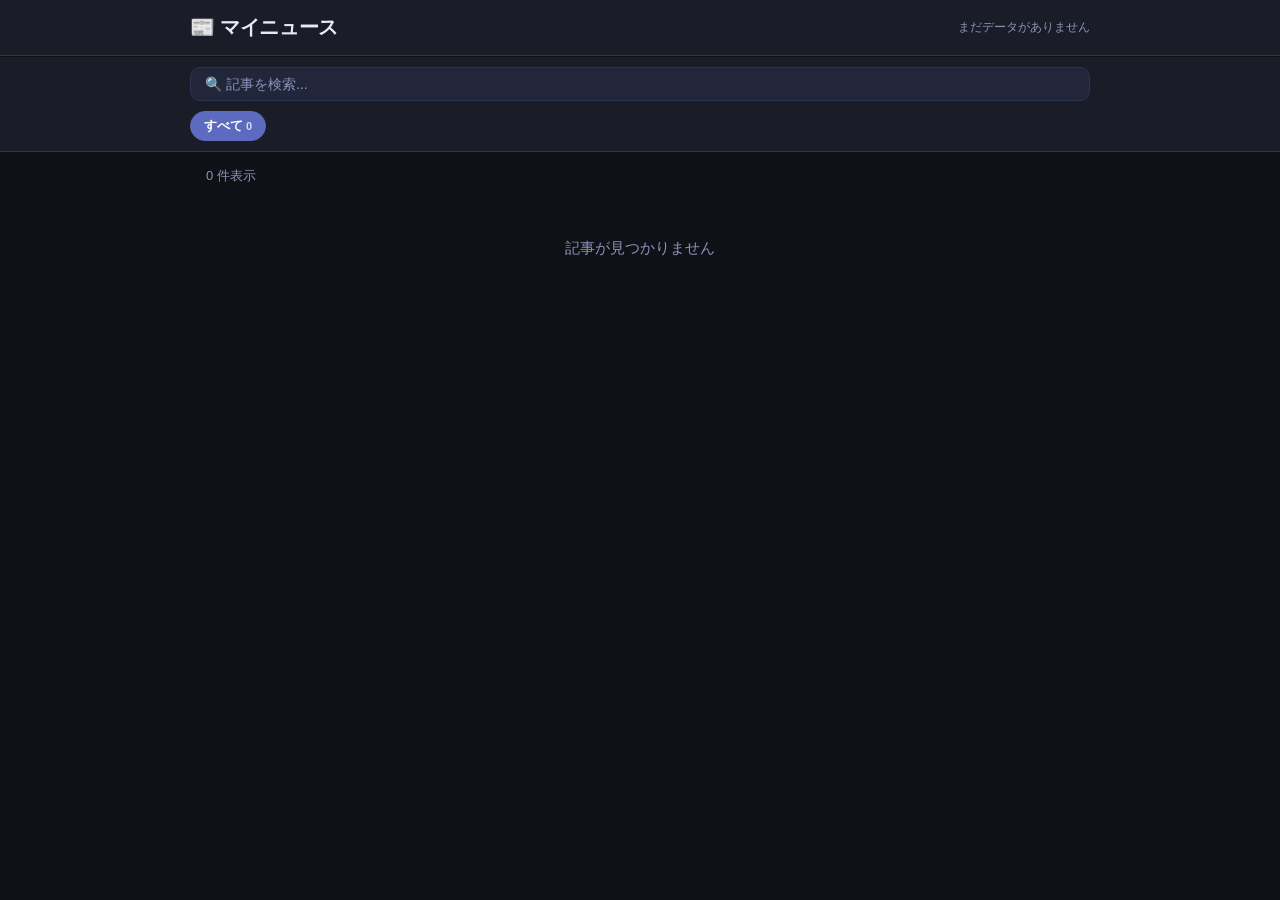
==== docs/index.html @ 9a3cbd59 "個人情報収集システムを追加 - keywords.yaml: カテゴリ・キーワード設定（Apple/日本酒/札幌/キャンプ/投資/音楽AI/住宅） - news_collector.py: Googl" ====
<!DOCTYPE html>
<html lang="ja">
<head>
  <meta charset="UTF-8">
  <meta name="viewport" content="width=device-width, initial-scale=1.0">
  <title>マイニュース</title>
  <style>
    :root {
      --bg: #0f1117;
      --surface: #1a1d27;
      --surface2: #22263a;
      --border: #2e3250;
      --text: #e8eaf6;
      --text-muted: #8b92b8;
      --accent: #5c6bc0;
      --accent-light: #7986cb;
      --new-badge: #1b5e20;
      --new-text: #a5d6a7;
      --radius: 10px;
      --shadow: 0 2px 12px rgba(0,0,0,0.4);
    }
    * { box-sizing: border-box; margin: 0; padding: 0; }
    body {
      background: var(--bg);
      color: var(--text);
      font-family: -apple-system, BlinkMacSystemFont, "Segoe UI", sans-serif;
      font-size: 15px;
      min-height: 100vh;
    }

    /* ── Header ── */
    header {
      background: var(--surface);
      border-bottom: 1px solid var(--border);
      padding: 14px 16px;
      position: sticky;
      top: 0;
      z-index: 10;
    }
    .header-row {
      display: flex;
      align-items: center;
      justify-content: space-between;
      max-width: 900px;
      margin: 0 auto;
    }
    header h1 { font-size: 20px; font-weight: 700; letter-spacing: -0.3px; }
    .meta { font-size: 12px; color: var(--text-muted); text-align: right; }

    /* ── Controls ── */
    .controls {
      background: var(--surface);
      border-bottom: 1px solid var(--border);
      padding: 10px 16px;
      position: sticky;
      top: 57px;
      z-index: 9;
    }
    .controls-inner {
      max-width: 900px;
      margin: 0 auto;
      display: flex;
      flex-direction: column;
      gap: 10px;
    }
    #search {
      width: 100%;
      background: var(--surface2);
      border: 1px solid var(--border);
      border-radius: var(--radius);
      color: var(--text);
      font-size: 14px;
      padding: 8px 14px;
      outline: none;
      transition: border-color 0.15s;
    }
    #search:focus { border-color: var(--accent-light); }
    #search::placeholder { color: var(--text-muted); }

    .tabs {
      display: flex;
      gap: 6px;
      flex-wrap: wrap;
    }
    .tab {
      background: var(--surface2);
      border: 1px solid var(--border);
      border-radius: 20px;
      color: var(--text-muted);
      cursor: pointer;
      font-size: 13px;
      padding: 5px 13px;
      transition: all 0.15s;
      white-space: nowrap;
    }
    .tab:hover { border-color: var(--accent-light); color: var(--text); }
    .tab.active {
      background: var(--accent);
      border-color: var(--accent);
      color: #fff;
      font-weight: 600;
    }
    .tab .count {
      opacity: 0.75;
      font-size: 11px;
      margin-left: 3px;
    }

    /* ── Article Grid ── */
    main {
      max-width: 900px;
      margin: 0 auto;
      padding: 16px;
    }
    #stats {
      color: var(--text-muted);
      font-size: 13px;
      margin-bottom: 14px;
    }
    #grid {
      display: grid;
      grid-template-columns: repeat(auto-fill, minmax(280px, 1fr));
      gap: 12px;
    }
    @media (max-width: 600px) {
      #grid { grid-template-columns: 1fr; }
    }

    /* ── Article Card ── */
    .card {
      background: var(--surface);
      border: 1px solid var(--border);
      border-radius: var(--radius);
      box-shadow: var(--shadow);
      display: flex;
      flex-direction: column;
      gap: 8px;
      padding: 14px;
      text-decoration: none;
      transition: border-color 0.15s, transform 0.1s;
    }
    .card:hover {
      border-color: var(--accent-light);
      transform: translateY(-2px);
    }
    .card-top {
      display: flex;
      align-items: flex-start;
      gap: 8px;
    }
    .cat-badge {
      background: var(--surface2);
      border-radius: 6px;
      font-size: 12px;
      padding: 3px 7px;
      white-space: nowrap;
      flex-shrink: 0;
    }
    .new-badge {
      background: var(--new-badge);
      border-radius: 6px;
      color: var(--new-text);
      font-size: 11px;
      font-weight: 700;
      padding: 3px 7px;
      flex-shrink: 0;
    }
    .card-title {
      color: var(--text);
      font-size: 14px;
      font-weight: 600;
      line-height: 1.45;
    }
    .card-summary {
      color: var(--text-muted);
      font-size: 12px;
      line-height: 1.5;
    }
    .card-footer {
      display: flex;
      align-items: center;
      gap: 8px;
      margin-top: 2px;
    }
    .card-source {
      color: var(--accent-light);
      font-size: 12px;
      font-weight: 500;
      overflow: hidden;
      text-overflow: ellipsis;
      white-space: nowrap;
    }
    .card-date {
      color: var(--text-muted);
      font-size: 11px;
      margin-left: auto;
      white-space: nowrap;
    }

    /* ── Empty / Loading ── */
    .empty {
      color: var(--text-muted);
      grid-column: 1/-1;
      padding: 40px 0;
      text-align: center;
    }
    .spinner {
      animation: spin 0.8s linear infinite;
      border: 3px solid var(--border);
      border-top-color: var(--accent-light);
      border-radius: 50%;
      height: 36px;
      margin: 40px auto;
      width: 36px;
    }
    @keyframes spin { to { transform: rotate(360deg); } }
  </style>
</head>
<body>

<header>
  <div class="header-row">
    <h1>📰 マイニュース</h1>
    <div class="meta" id="meta">読み込み中...</div>
  </div>
</header>

<div class="controls">
  <div class="controls-inner">
    <input type="search" id="search" placeholder="🔍 記事を検索...">
    <div class="tabs" id="tabs"></div>
  </div>
</div>

<main>
  <div id="stats"></div>
  <div id="grid"><div class="spinner"></div></div>
</main>

<script>
  const DATA_URL = "./data/articles.json";
  const NEW_HOURS = 24;

  let allArticles = [];
  let activeCategory = "all";
  let searchQuery = "";

  function formatDate(iso) {
    if (!iso) return "";
    const d = new Date(iso);
    const now = new Date();
    const diffH = (now - d) / 3600000;
    if (diffH < 1) return "1時間以内";
    if (diffH < 24) return `${Math.floor(diffH)}時間前`;
    const diffD = Math.floor(diffH / 24);
    if (diffD < 7) return `${diffD}日前`;
    return d.toLocaleDateString("ja-JP", { month: "short", day: "numeric" });
  }

  function isNew(article) {
    if (!article.first_seen) return false;
    return (new Date() - new Date(article.first_seen)) / 3600000 < NEW_HOURS;
  }

  function buildTabs(articles) {
    const counts = { all: articles.length };
    const labels = {};
    for (const a of articles) {
      counts[a.category] = (counts[a.category] || 0) + 1;
      labels[a.category] = a.category_label;
    }
    const tabsEl = document.getElementById("tabs");
    tabsEl.innerHTML = "";

    const makeTab = (key, label) => {
      const btn = document.createElement("button");
      btn.className = "tab" + (key === activeCategory ? " active" : "");
      btn.dataset.cat = key;
      btn.innerHTML = `${label}<span class="count">${counts[key] || 0}</span>`;
      btn.addEventListener("click", () => {
        activeCategory = key;
        document.querySelectorAll(".tab").forEach(t =>
          t.classList.toggle("active", t.dataset.cat === key)
        );
        render();
      });
      tabsEl.appendChild(btn);
    };

    makeTab("all", "すべて");
    for (const [cat, label] of Object.entries(labels)) {
      if (counts[cat]) makeTab(cat, label);
    }
  }

  function render() {
    const q = searchQuery.toLowerCase();
    const filtered = allArticles.filter(a => {
      if (activeCategory !== "all" && a.category !== activeCategory) return false;
      if (q) {
        const hay = `${a.title} ${a.source} ${a.summary} ${a.category_label}`.toLowerCase();
        if (!hay.includes(q)) return false;
      }
      return true;
    });

    const statsEl = document.getElementById("stats");
    statsEl.textContent = `${filtered.length} 件表示`;

    const grid = document.getElementById("grid");
    if (!filtered.length) {
      grid.innerHTML = '<div class="empty">記事が見つかりません</div>';
      return;
    }

    grid.innerHTML = filtered.map(a => `
      <a class="card" href="${a.url}" target="_blank" rel="noopener">
        <div class="card-top">
          <span class="cat-badge">${a.category_label}</span>
          ${isNew(a) ? '<span class="new-badge">NEW</span>' : ""}
        </div>
        <div class="card-title">${a.title}</div>
        ${a.summary ? `<div class="card-summary">${a.summary}</div>` : ""}
        <div class="card-footer">
          <span class="card-source">${a.source}</span>
          <span class="card-date">${formatDate(a.published)}</span>
        </div>
      </a>
    `).join("");
  }

  async function load() {
    try {
      const res = await fetch(DATA_URL + "?t=" + Date.now());
      const data = await res.json();
      allArticles = data.articles || [];

      const metaEl = document.getElementById("meta");
      if (data.last_updated) {
        const d = new Date(data.last_updated);
        metaEl.innerHTML =
          `更新: ${d.toLocaleString("ja-JP", { month: "short", day: "numeric", hour: "2-digit", minute: "2-digit" })}<br>` +
          `今回 +${data.last_run_new_count || 0}件 / 計${data.total_articles || 0}件`;
      } else {
        metaEl.textContent = "まだデータがありません";
      }

      buildTabs(allArticles);
      render();
    } catch (e) {
      document.getElementById("grid").innerHTML =
        '<div class="empty">データの読み込みに失敗しました<br><small>' + e.message + '</small></div>';
    }
  }

  document.getElementById("search").addEventListener("input", e => {
    searchQuery = e.target.value;
    render();
  });

  load();
</script>
</body>
</html>
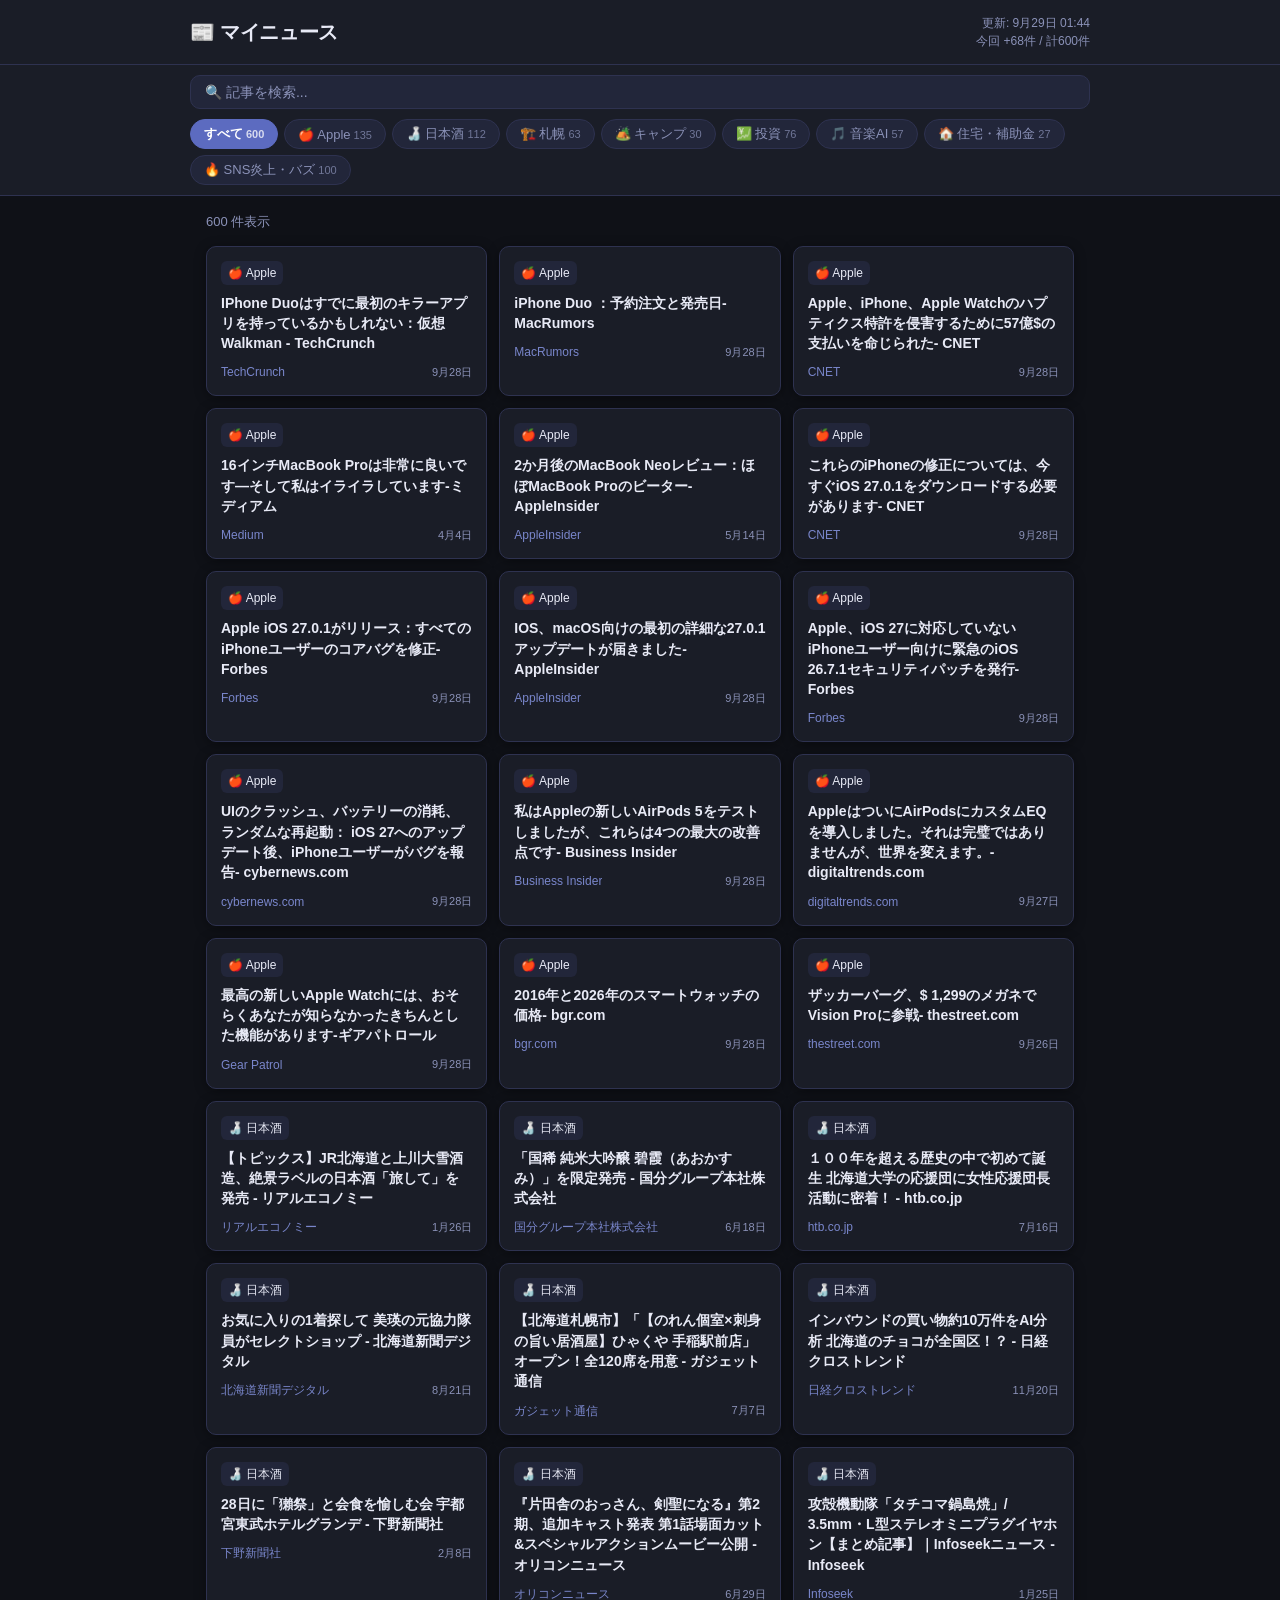
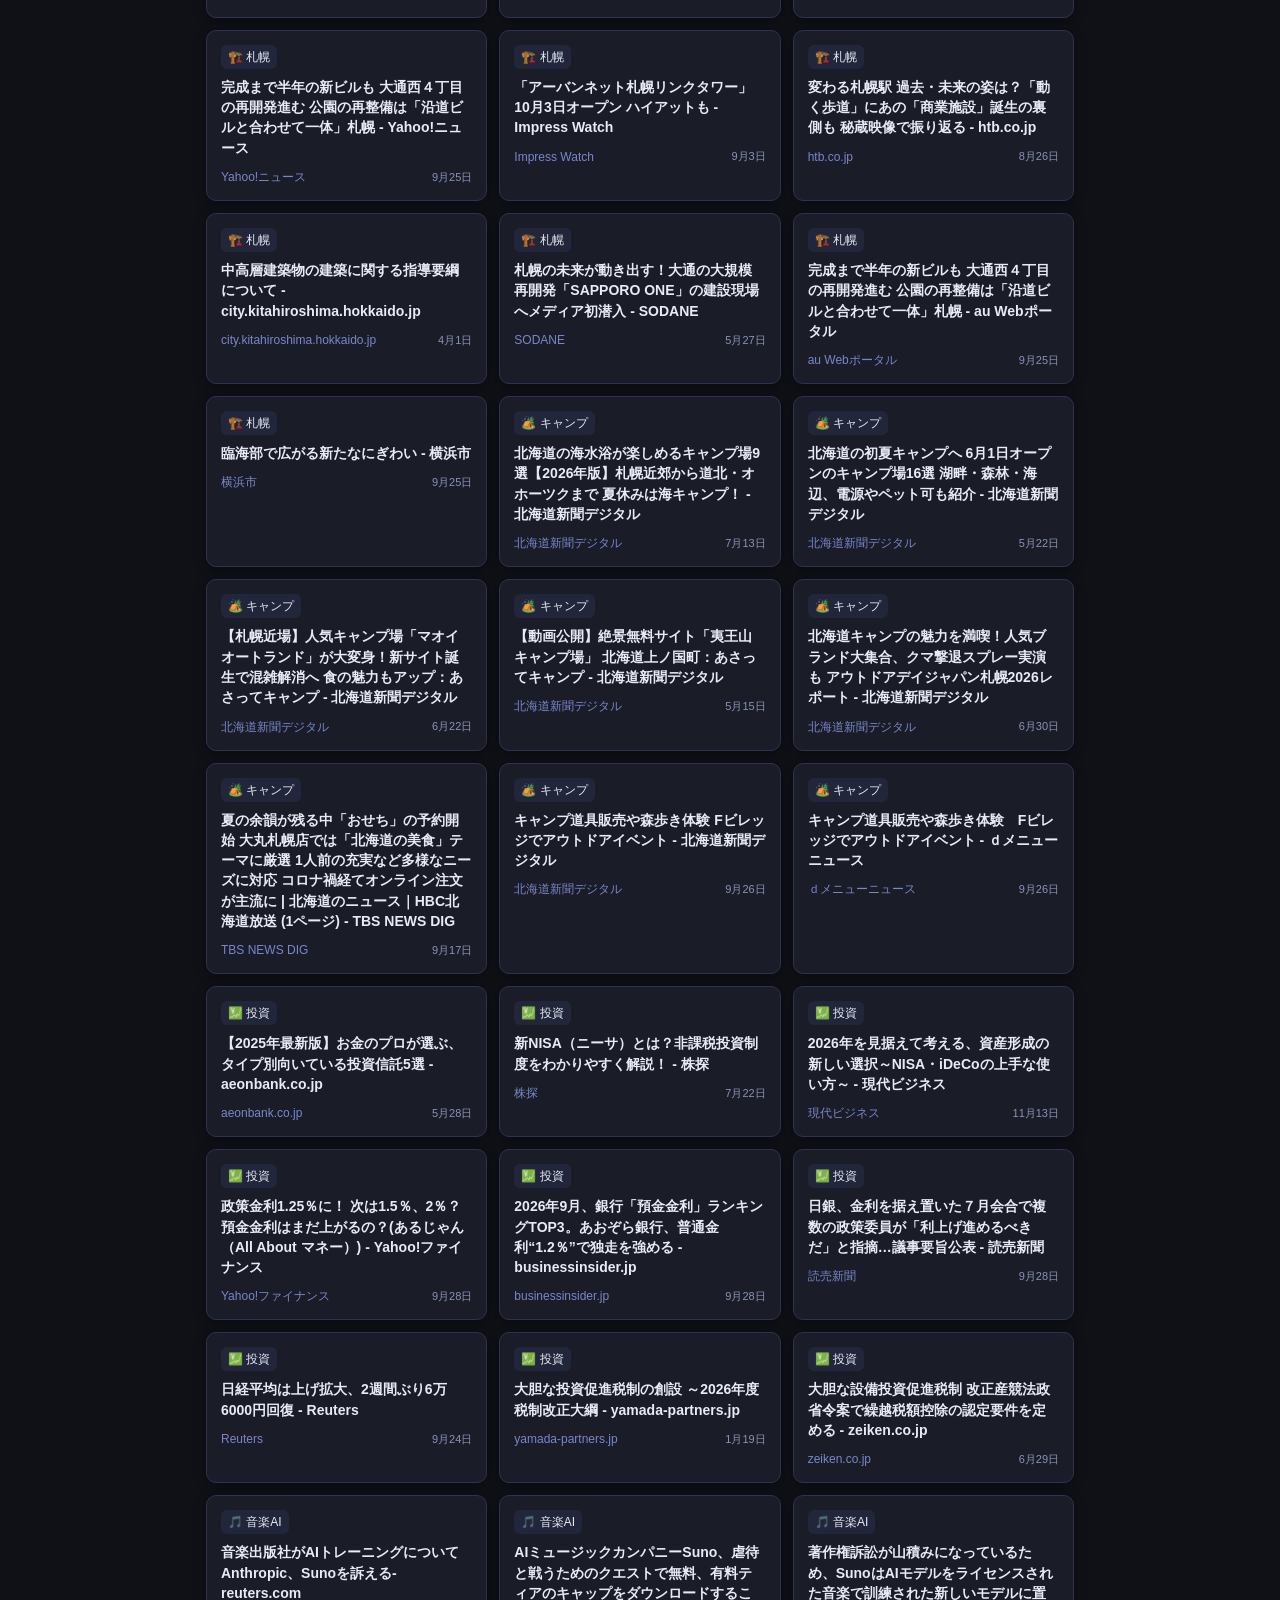
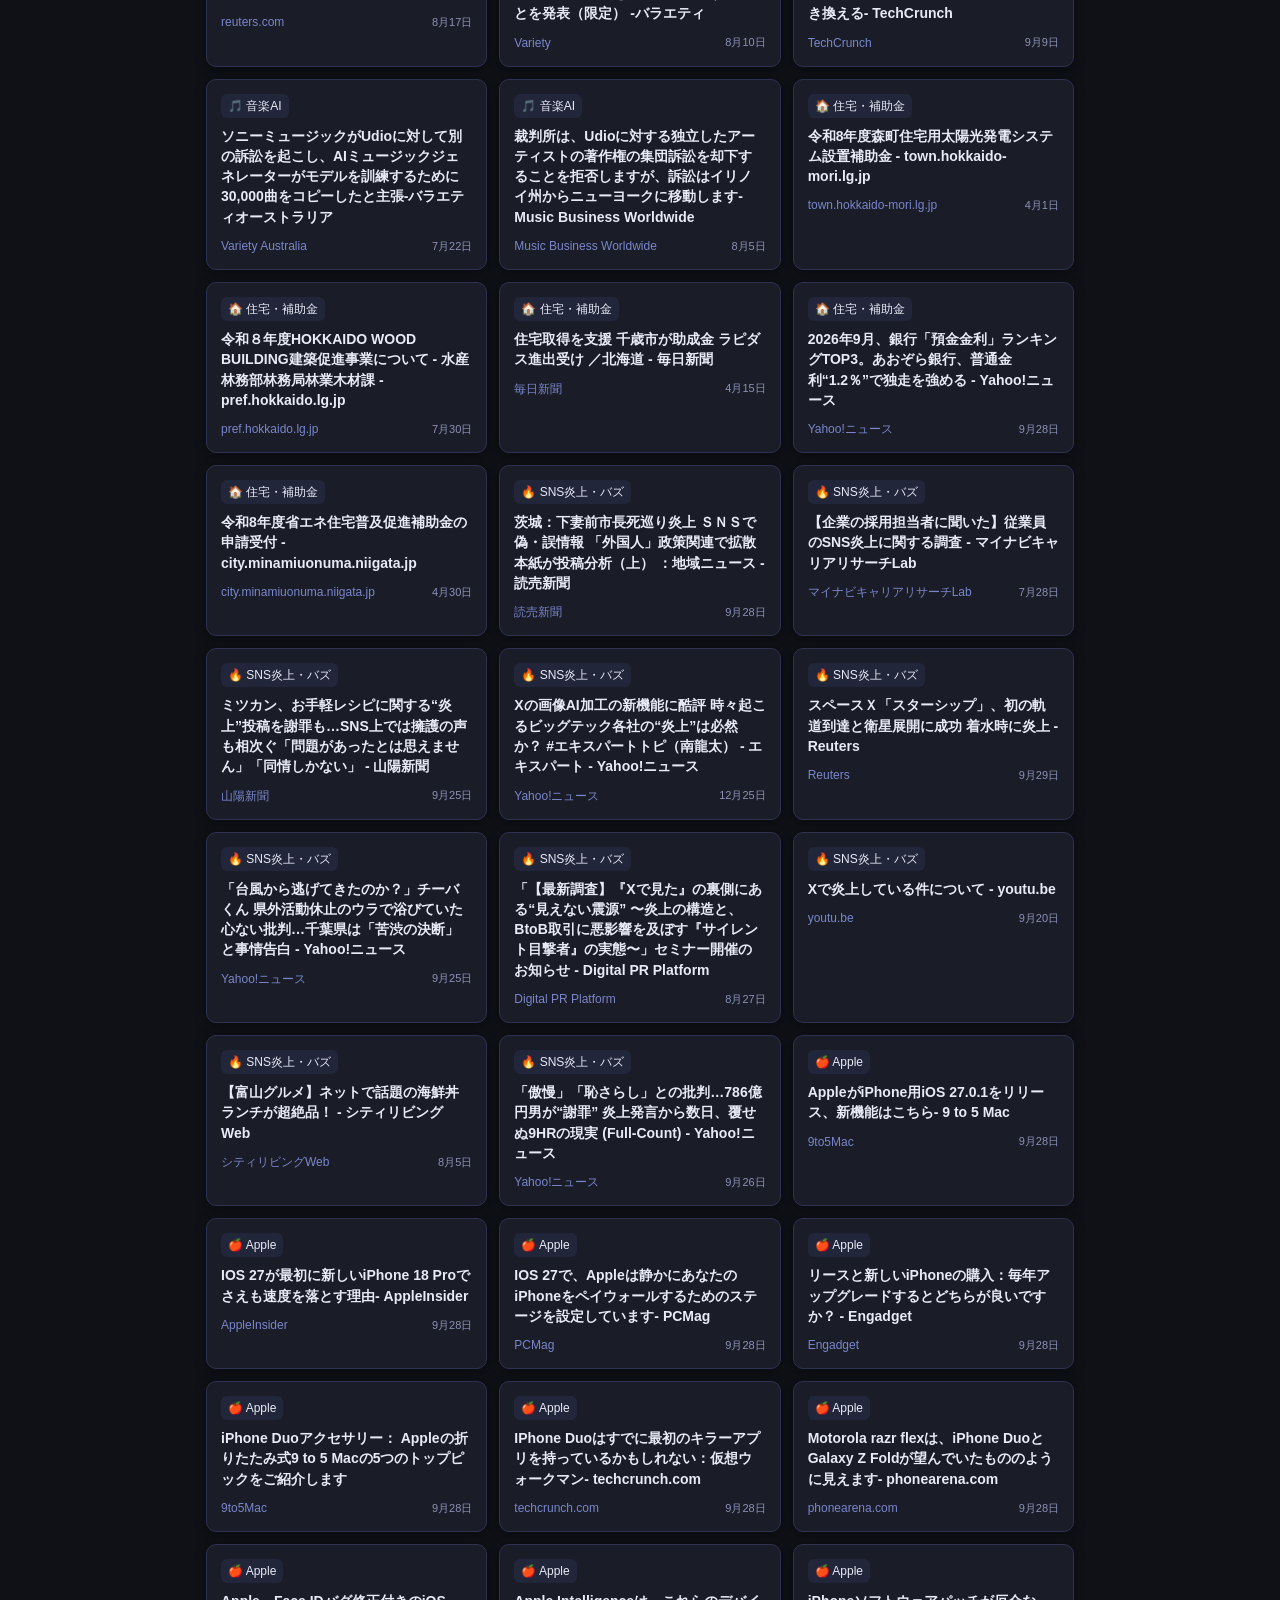
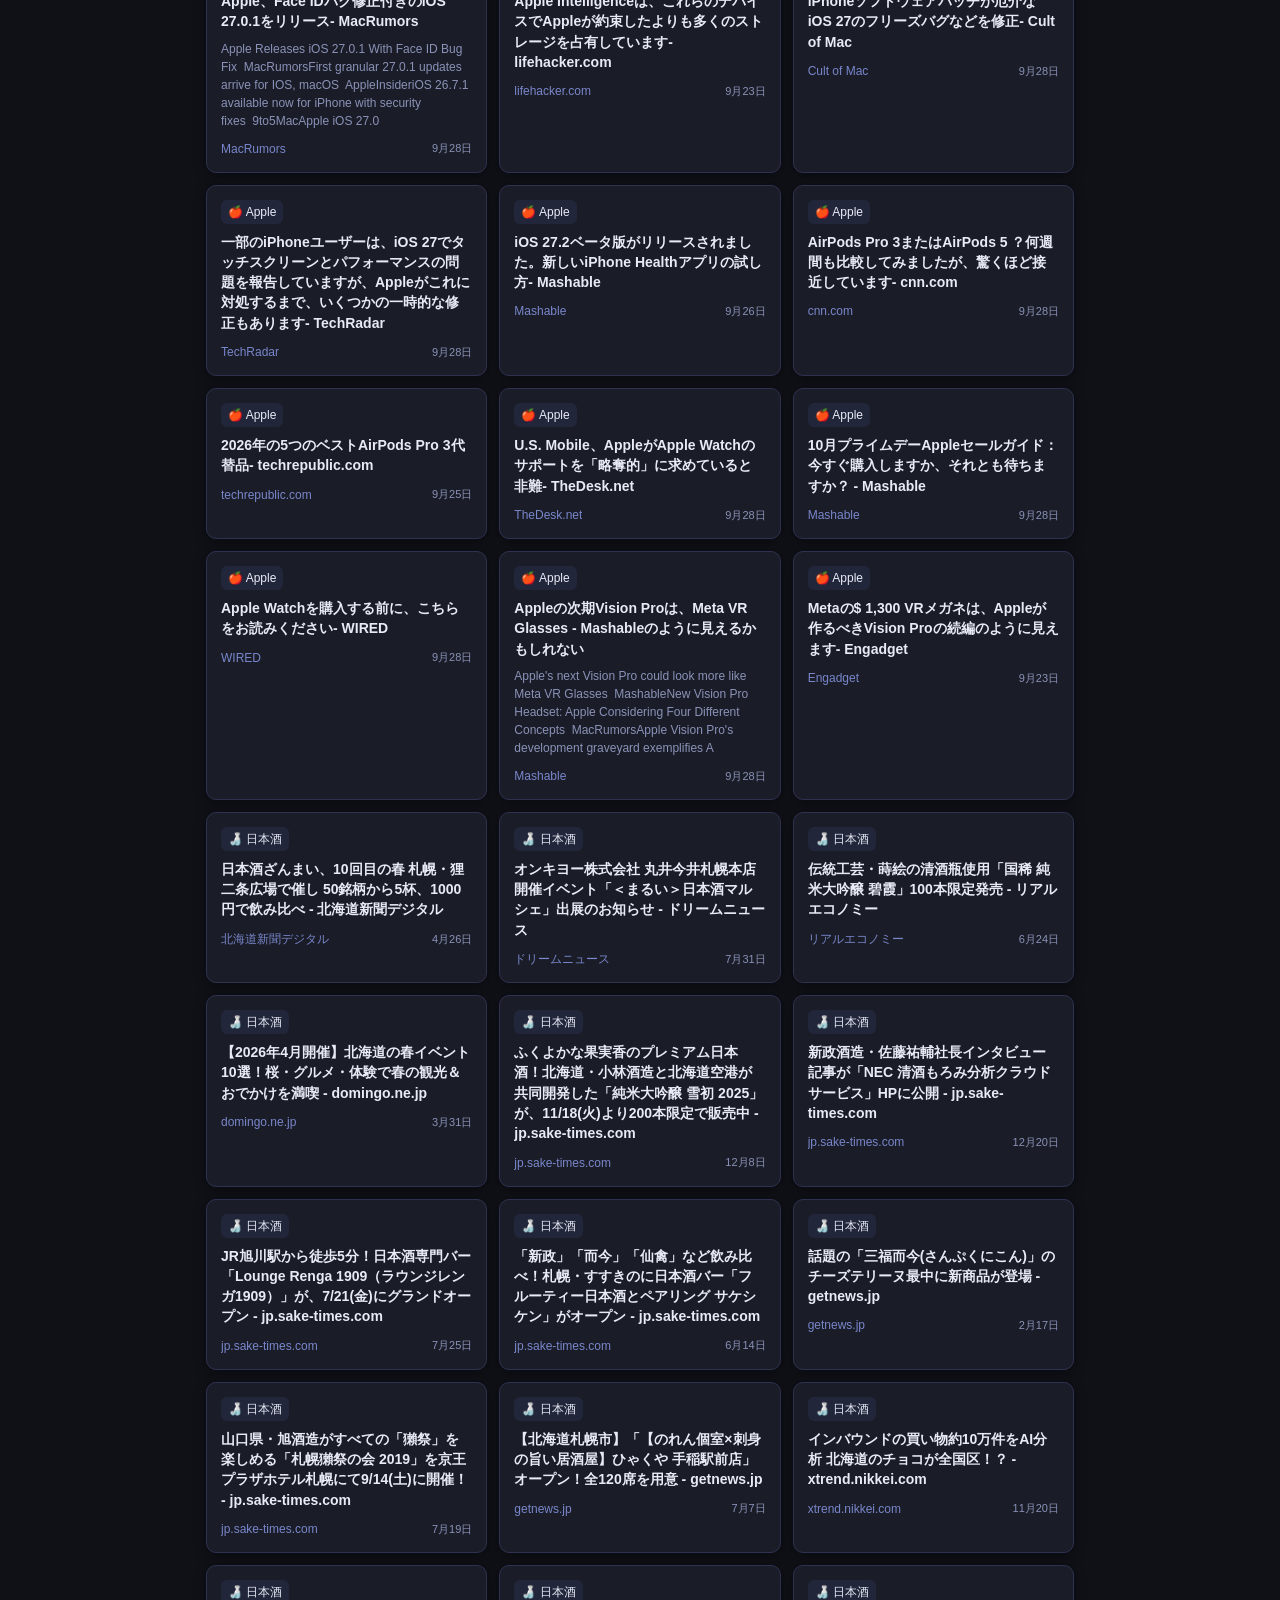
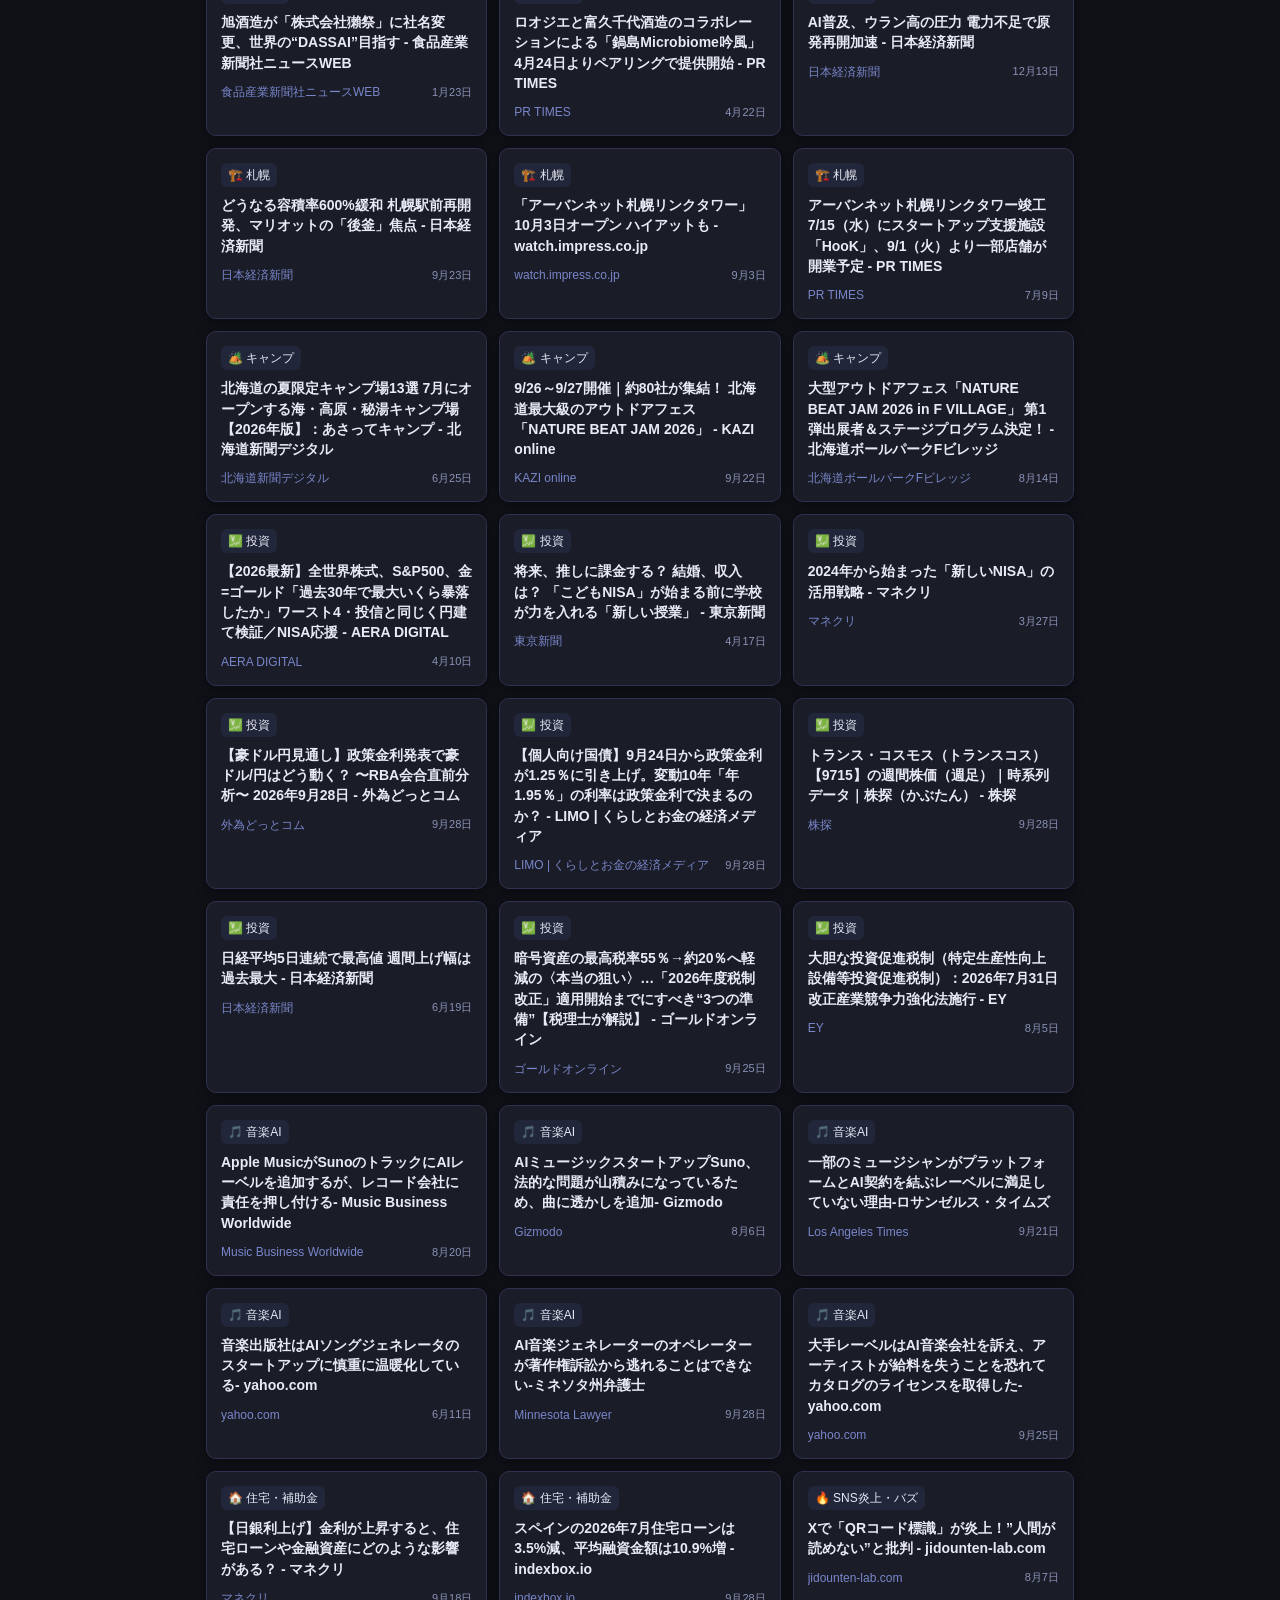
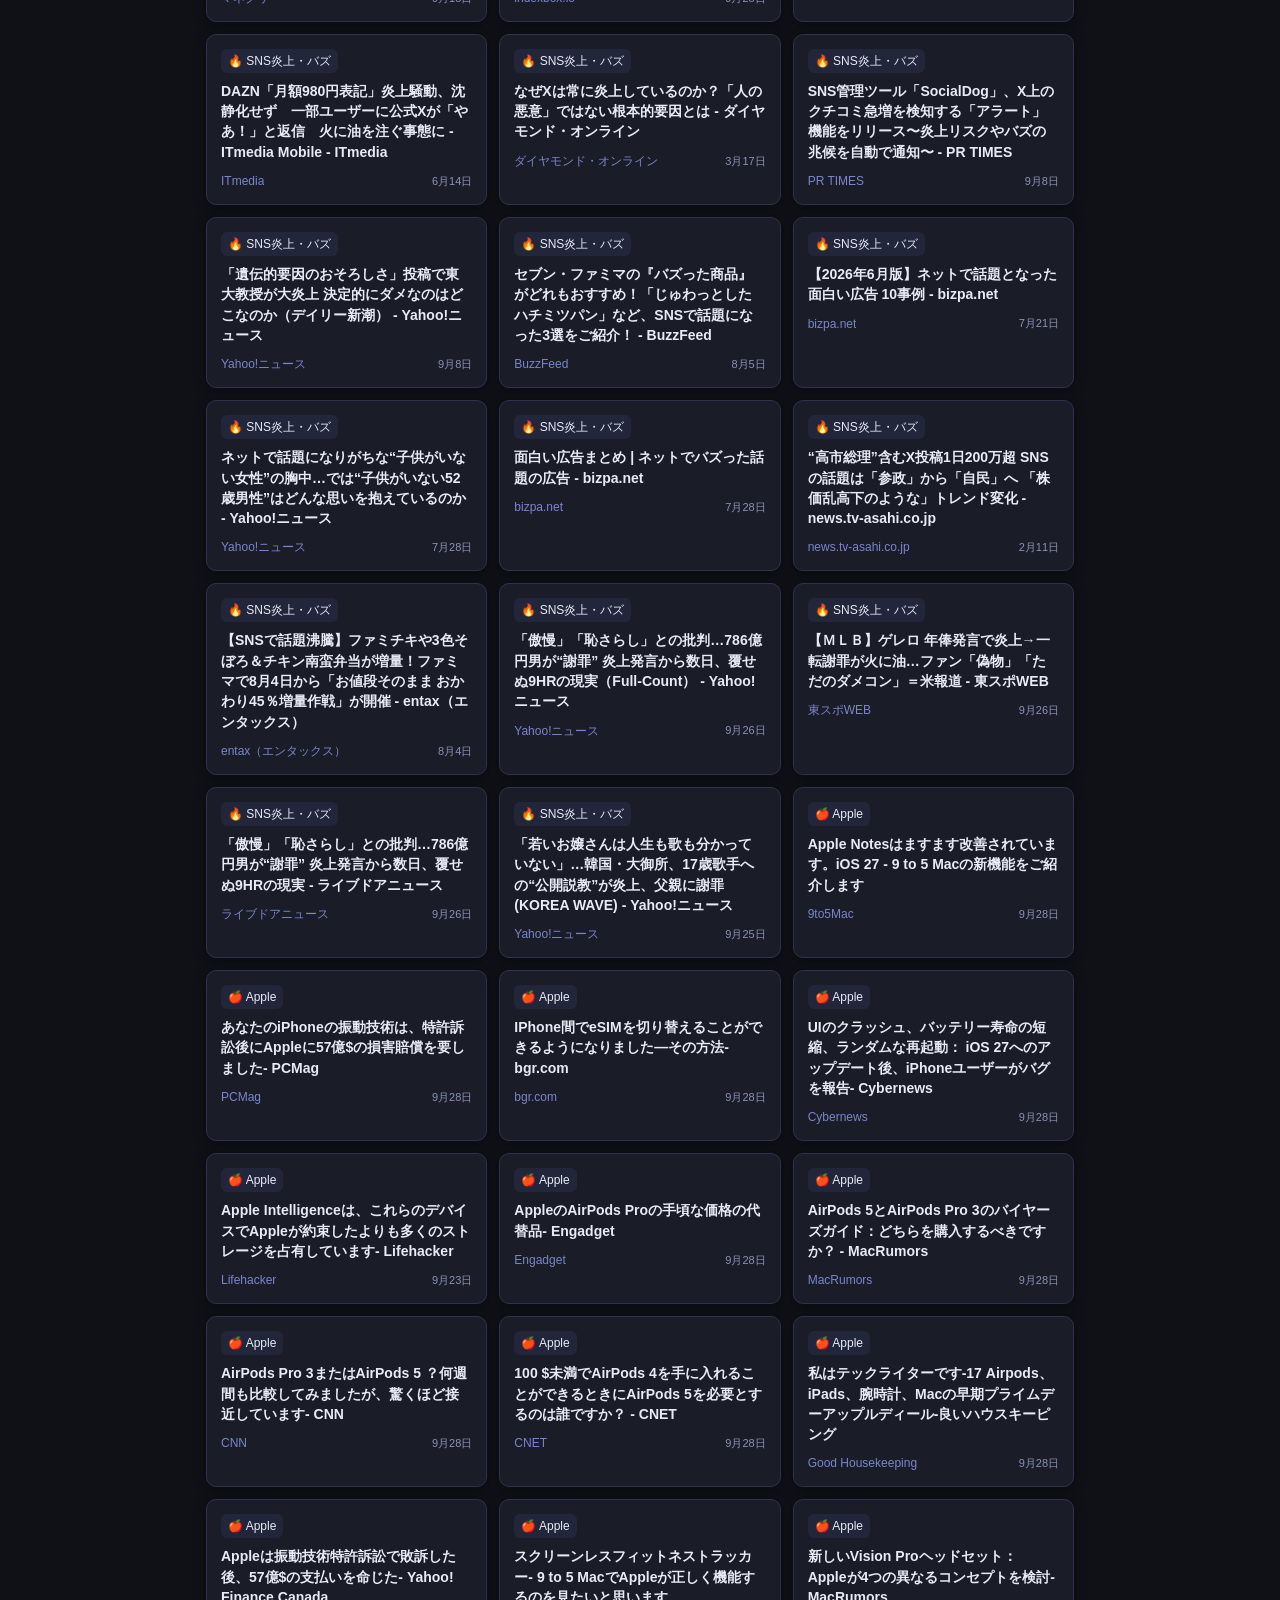
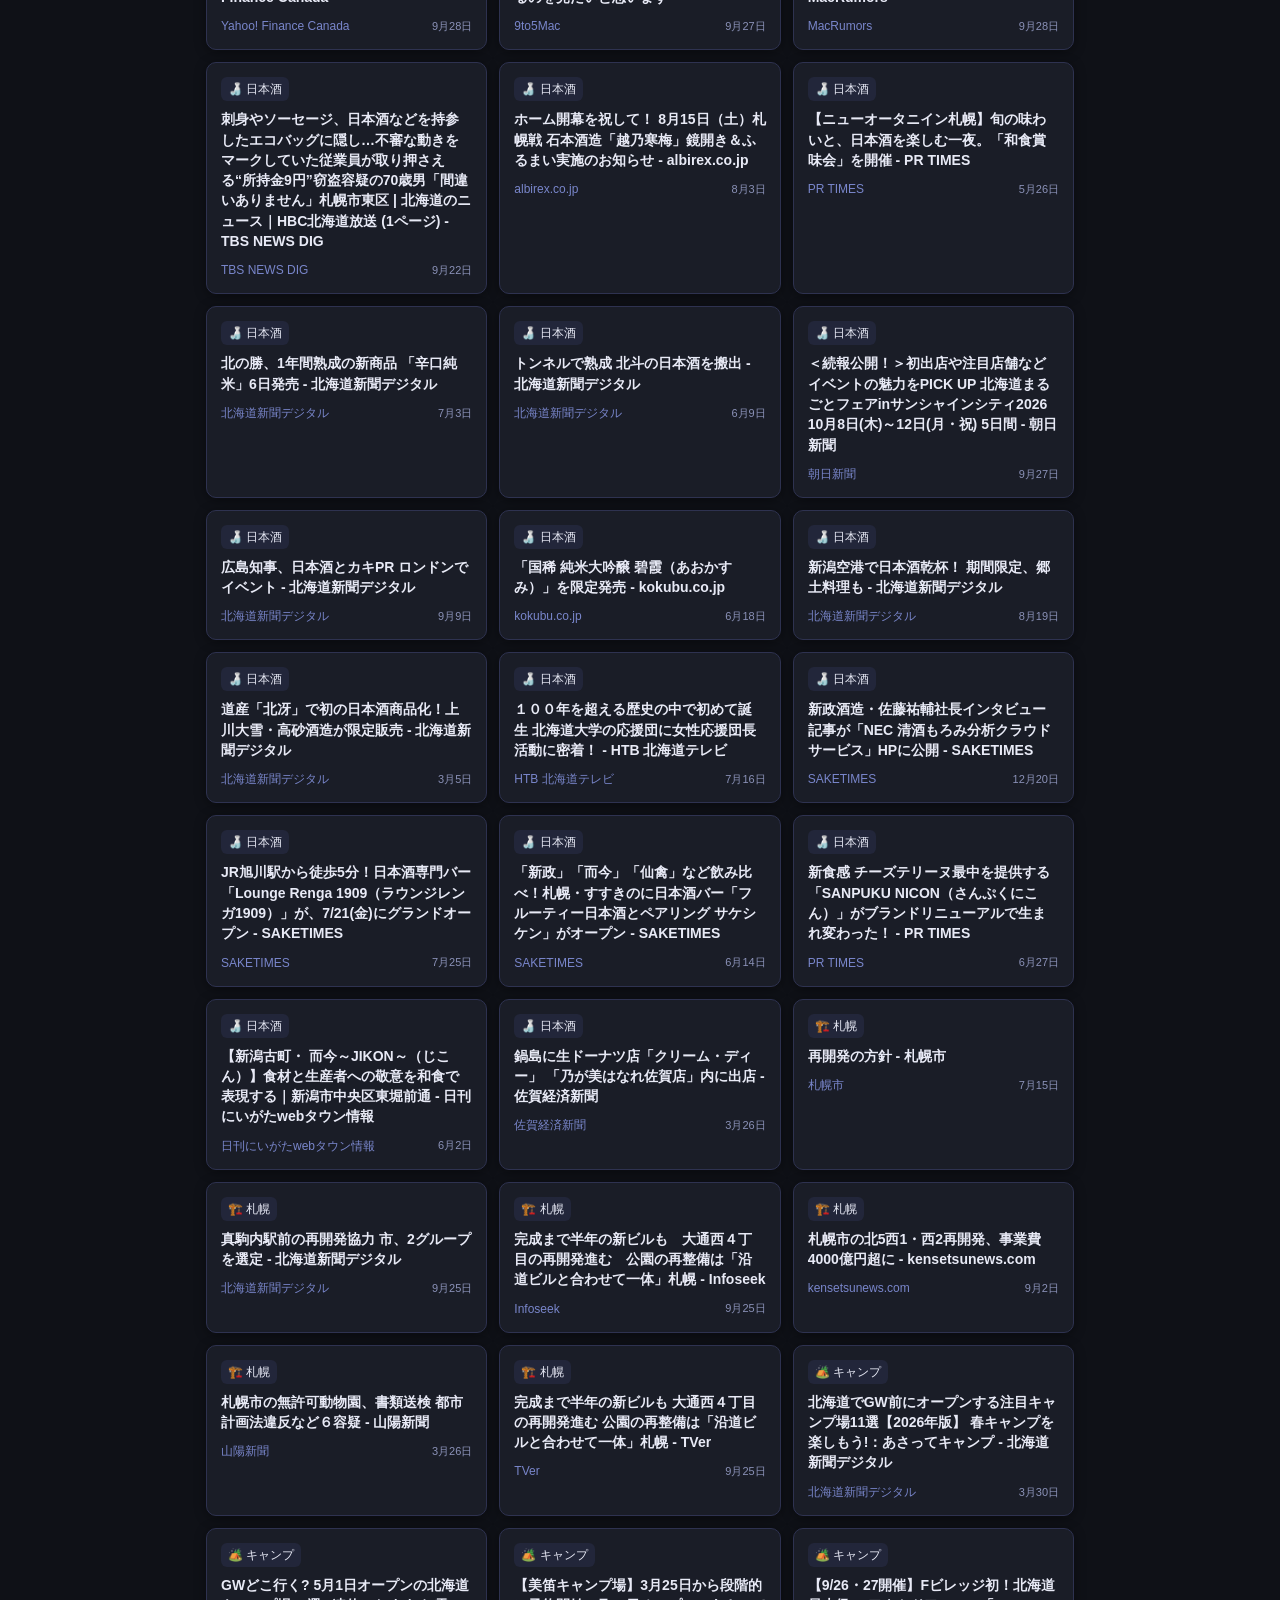
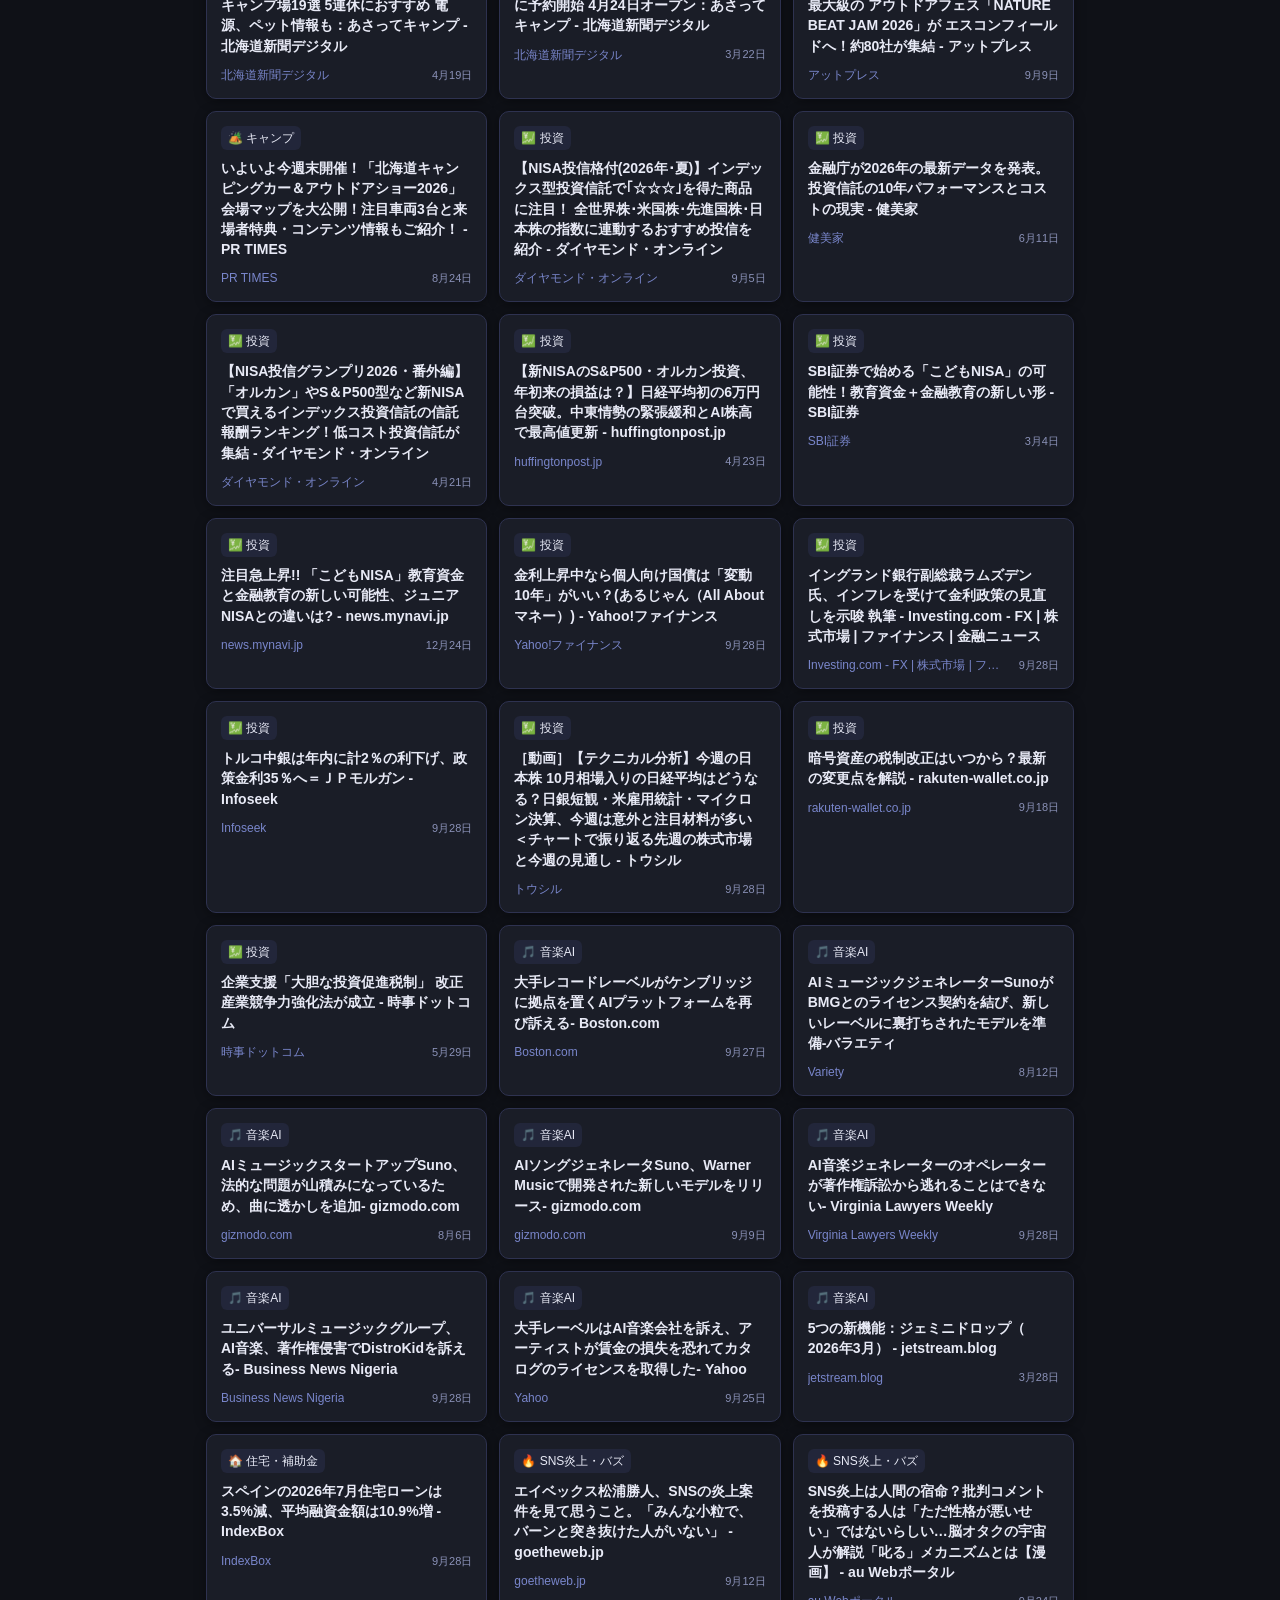
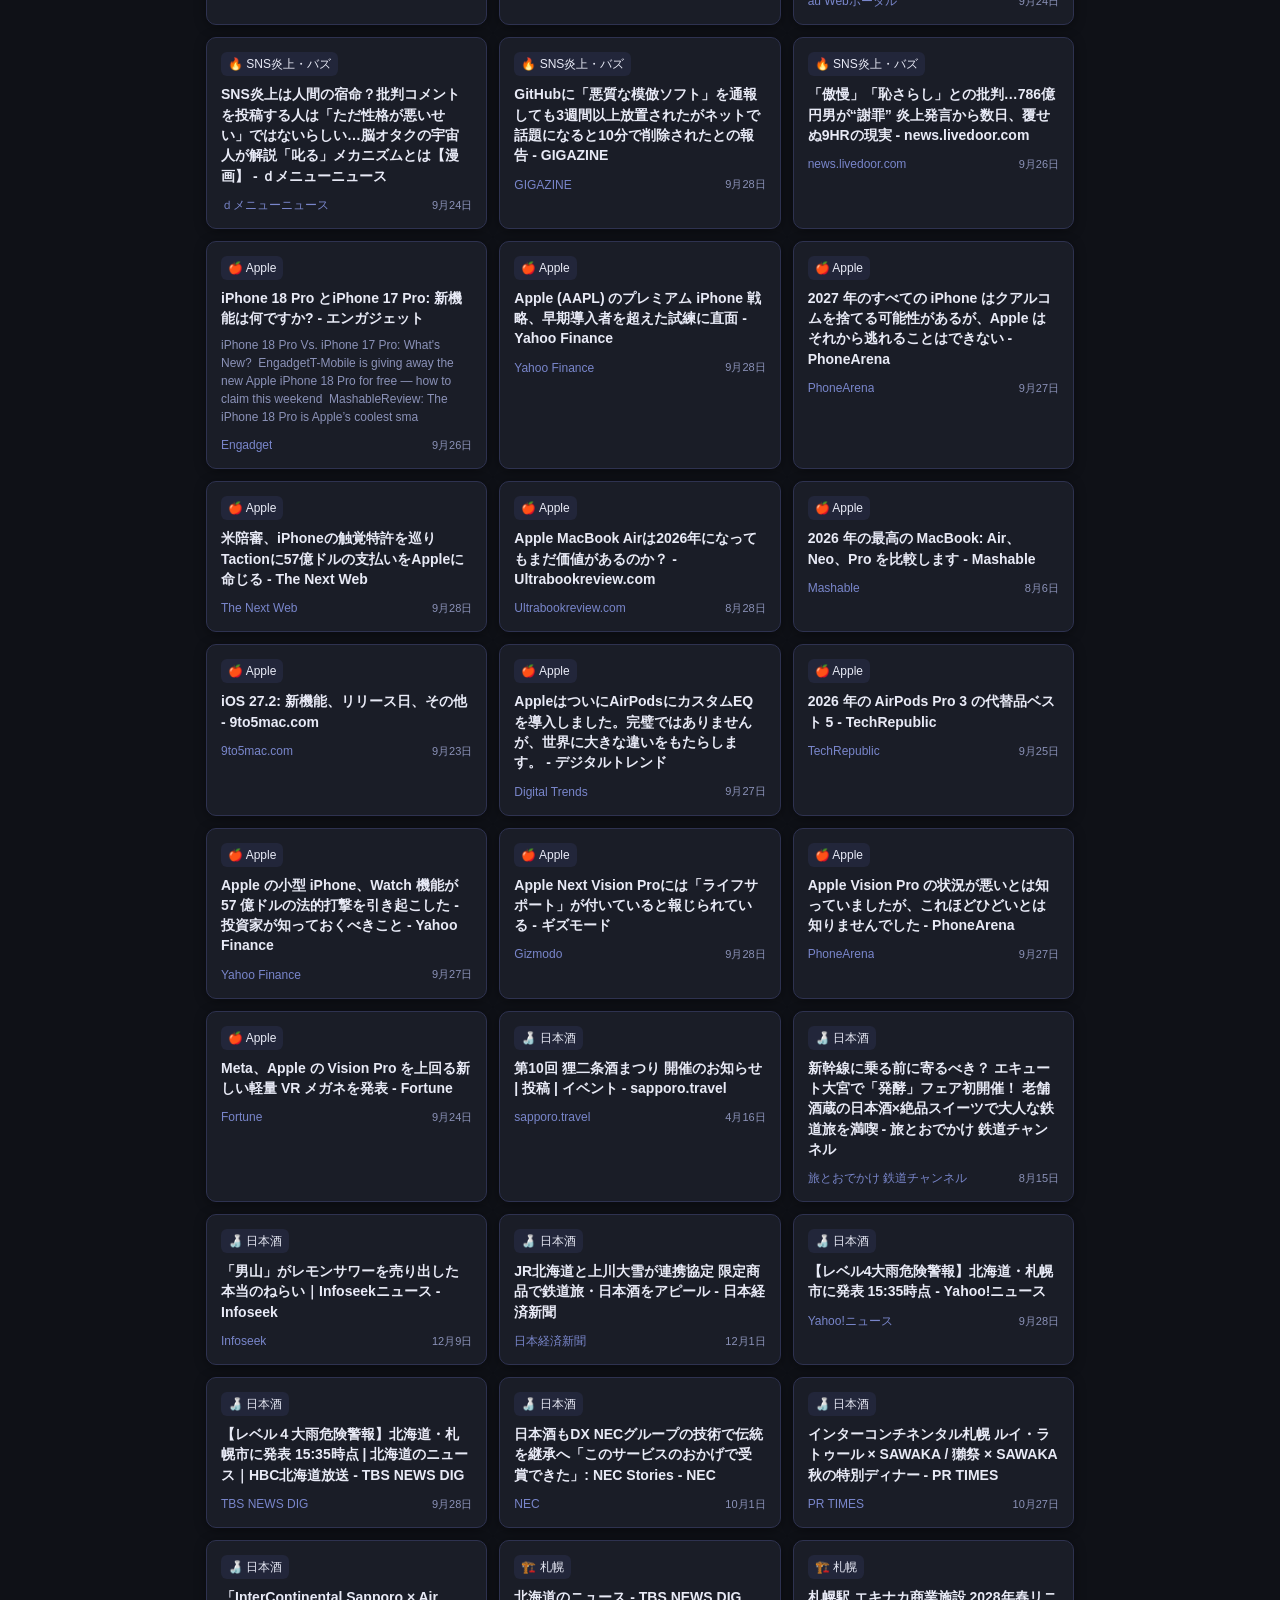
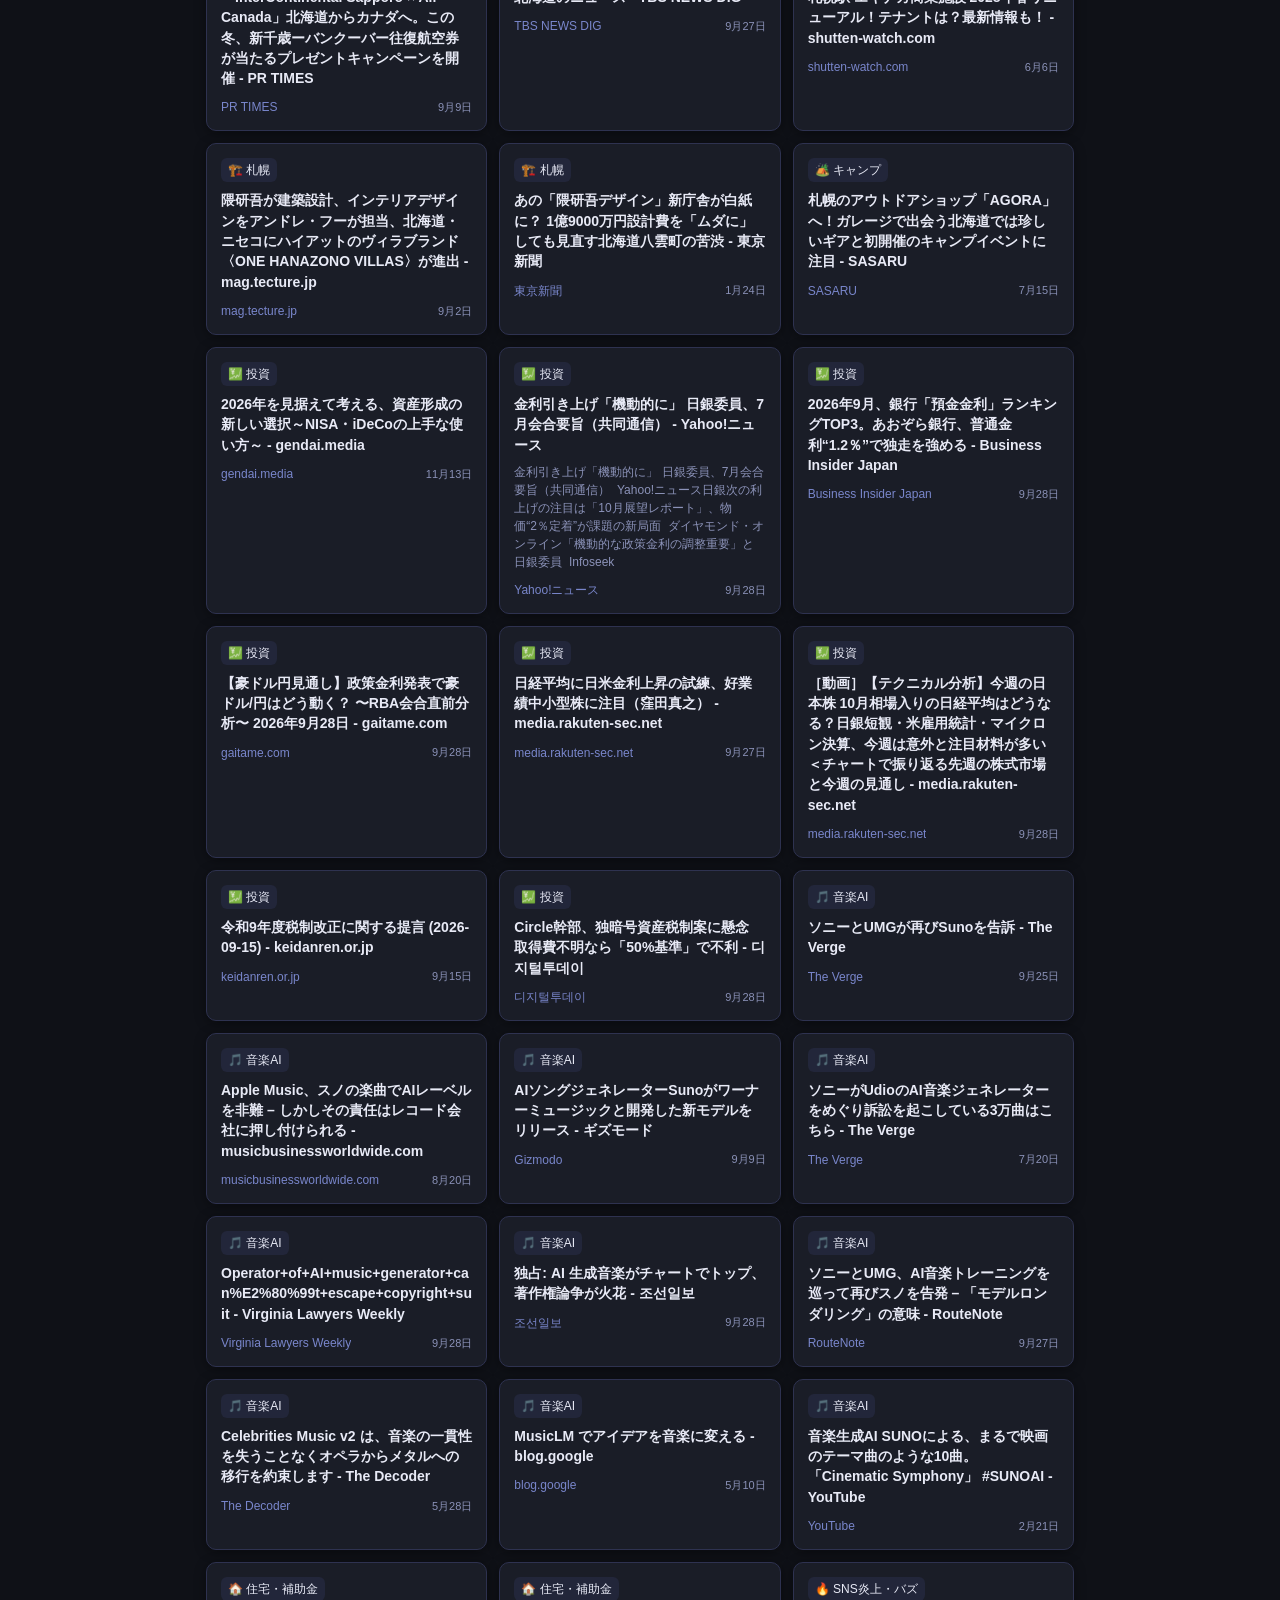
==== commit 877c6e35: "SNS炎上・バズの情報源を Yahoo!リアルタイム検索に切り替え、スマホの表示崩れを修正 情報源: - sns_trends を Google ニュースから Yahoo!リアルタイム検索に変更   " ====
--- a/docs/index.html
+++ b/docs/index.html
@@ -23,9 +23,13 @@
     body {
       background: var(--bg);
       color: var(--text);
-      font-family: -apple-system, BlinkMacSystemFont, "Segoe UI", sans-serif;
+      font-family: -apple-system, BlinkMacSystemFont, "Hiragino Sans",
+        "Hiragino Kaku Gothic ProN", "Noto Sans JP", "Yu Gothic", "Segoe UI", sans-serif;
       font-size: 15px;
+      line-height: 1.5;
       min-height: 100vh;
+      -webkit-text-size-adjust: 100%;
+      text-size-adjust: 100%;
     }
 
     /* ── Header ── */
@@ -119,11 +123,11 @@
     }
     #grid {
       display: grid;
-      grid-template-columns: repeat(auto-fill, minmax(280px, 1fr));
+      grid-template-columns: repeat(auto-fill, minmax(min(280px, 100%), 1fr));
       gap: 12px;
     }
     @media (max-width: 600px) {
-      #grid { grid-template-columns: 1fr; }
+      #grid { grid-template-columns: minmax(0, 1fr); }
     }
 
     /* ── Article Card ── */
@@ -135,7 +139,10 @@
       display: flex;
       flex-direction: column;
       gap: 8px;
+      min-width: 0;
+      overflow-wrap: anywhere;
       padding: 14px;
+      color: var(--text);
       text-decoration: none;
       transition: border-color 0.15s, transform 0.1s;
     }
@@ -180,9 +187,11 @@
       display: flex;
       align-items: center;
       gap: 8px;
+      min-width: 0;
       margin-top: 2px;
     }
     .card-source {
+      min-width: 0;
       color: var(--accent-light);
       font-size: 12px;
       font-weight: 500;
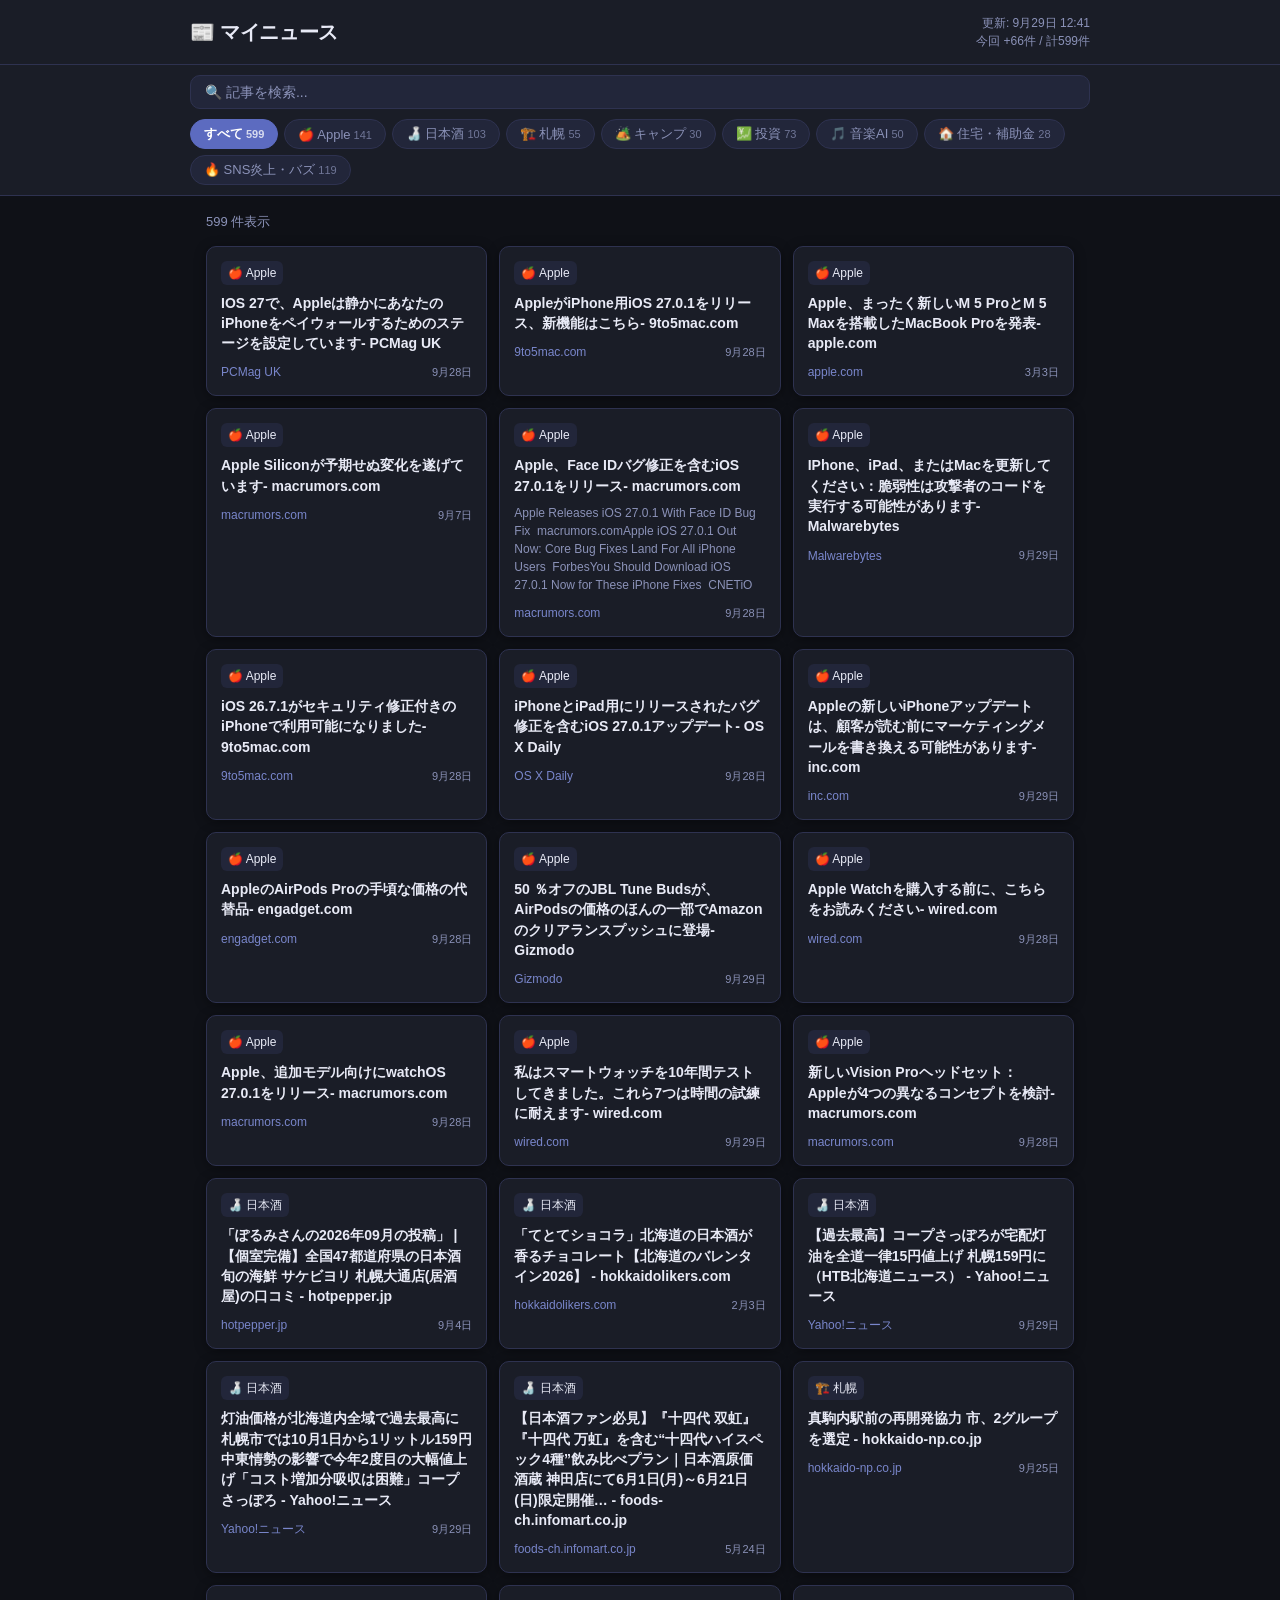
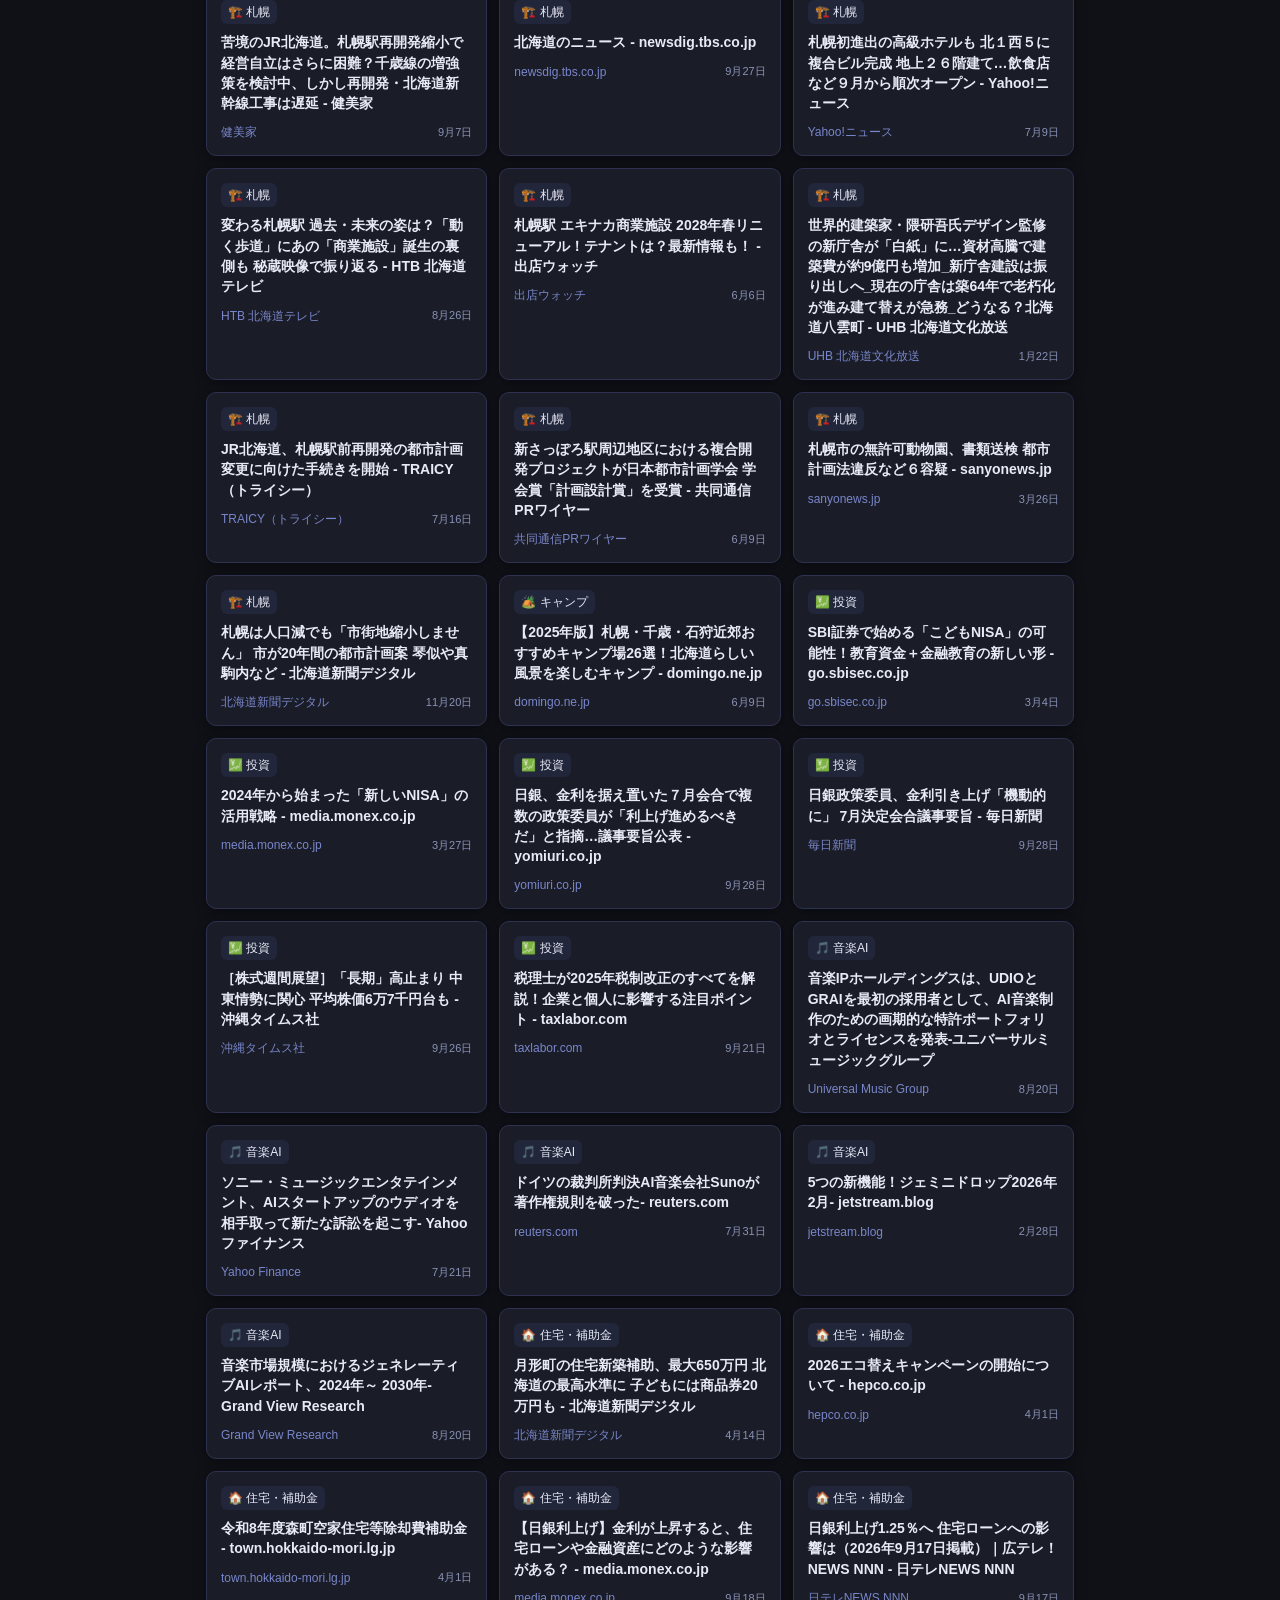
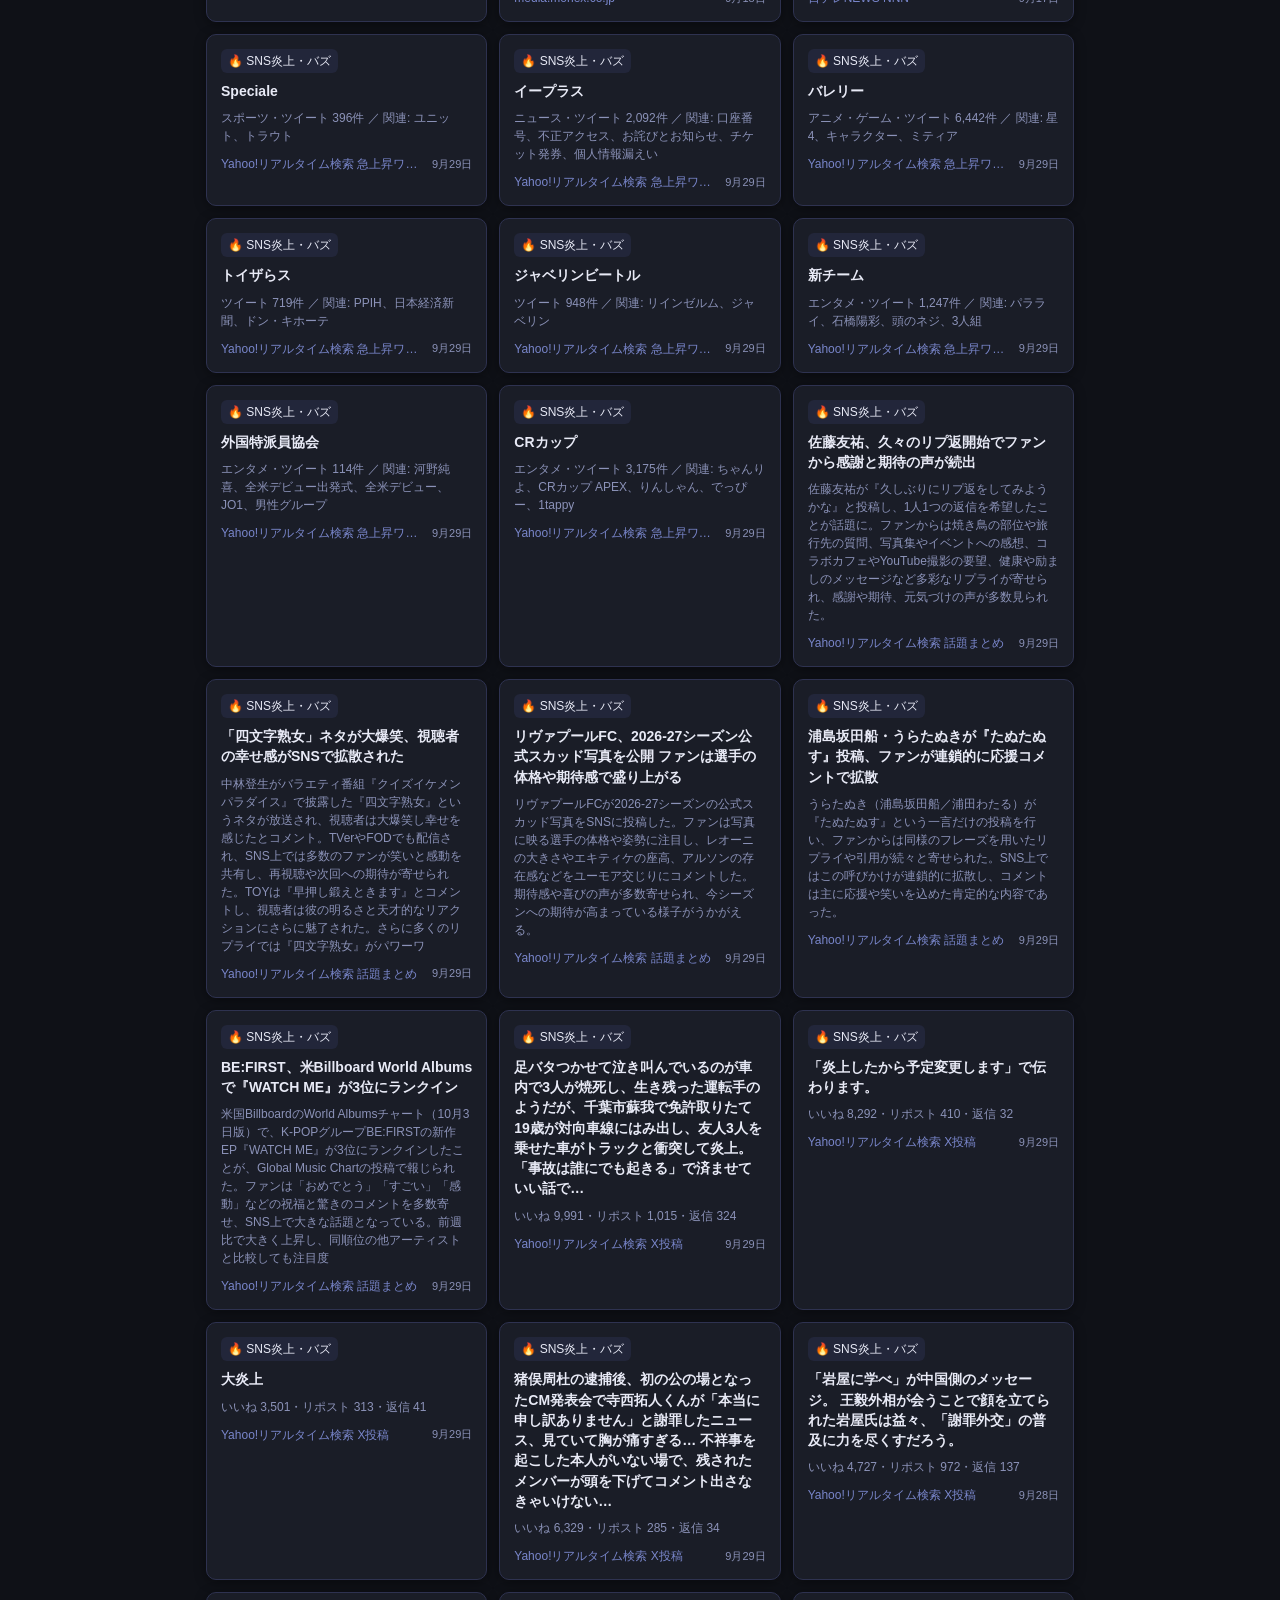
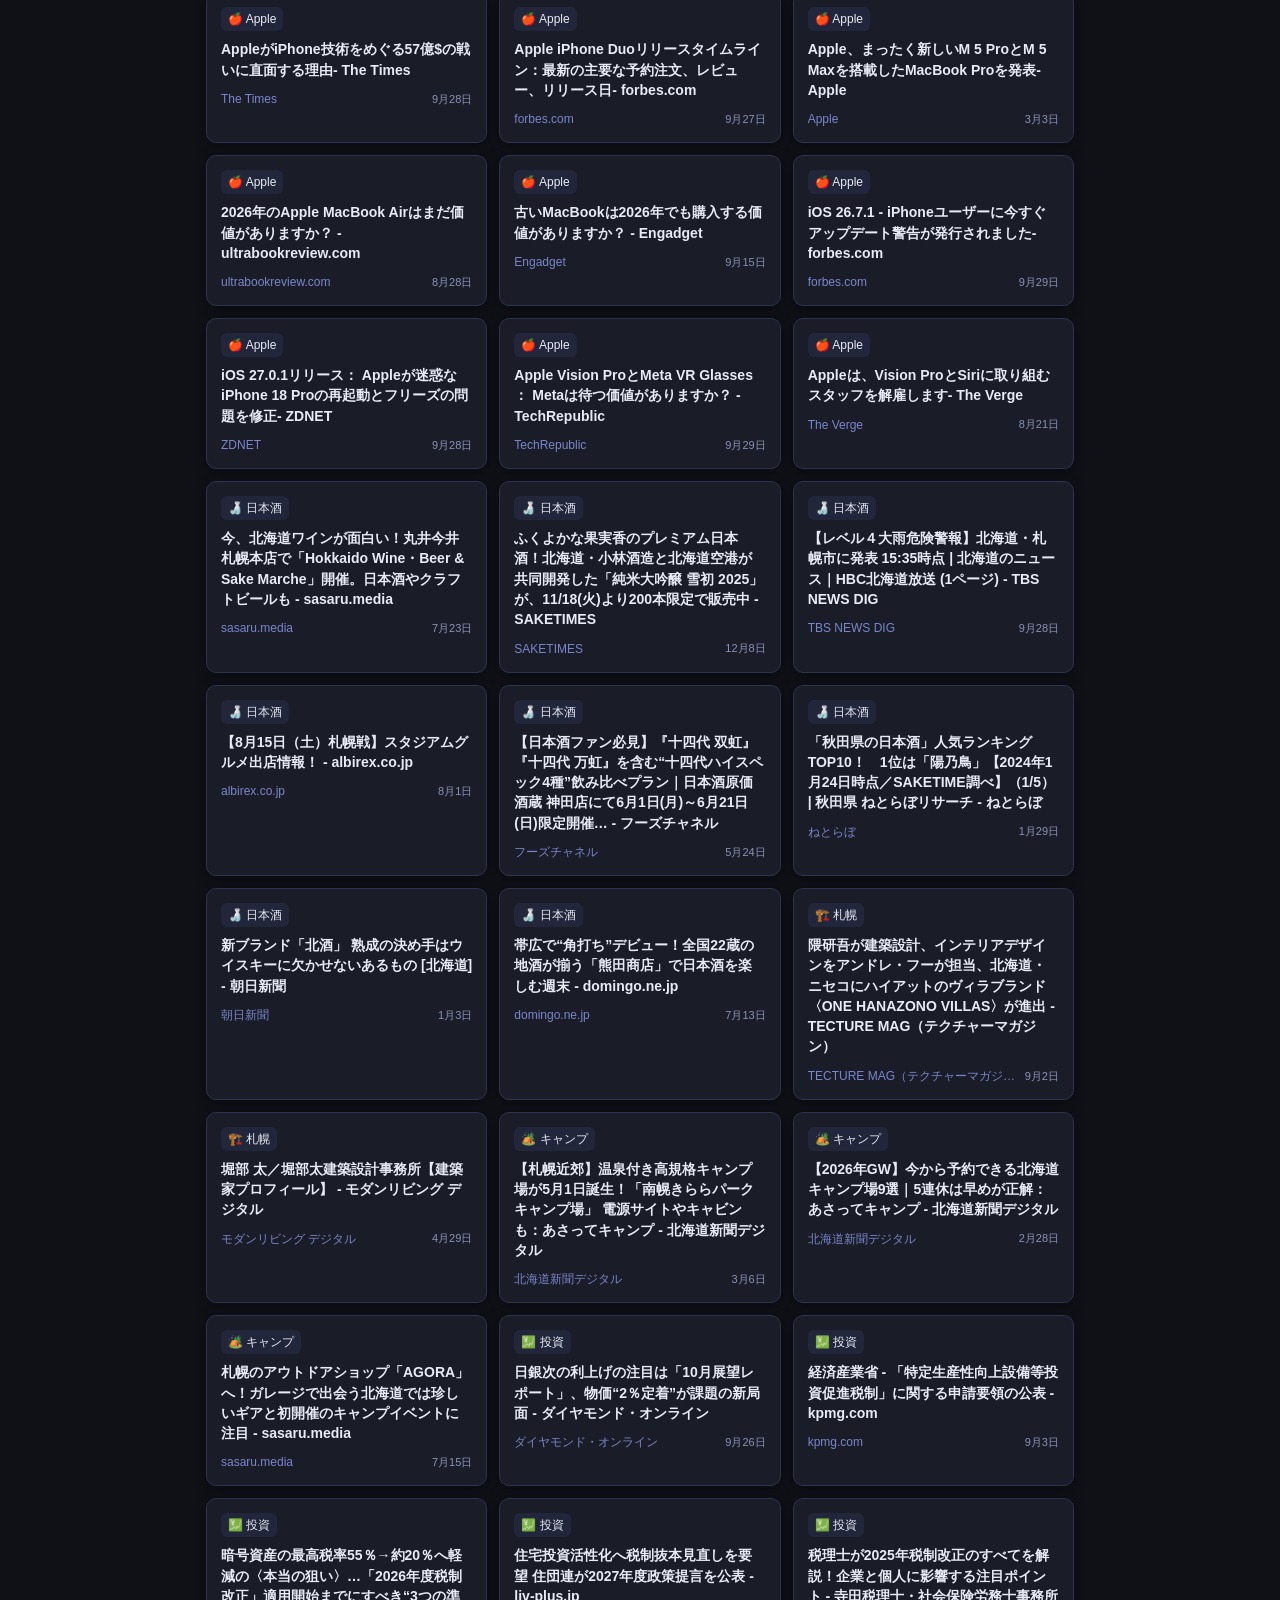
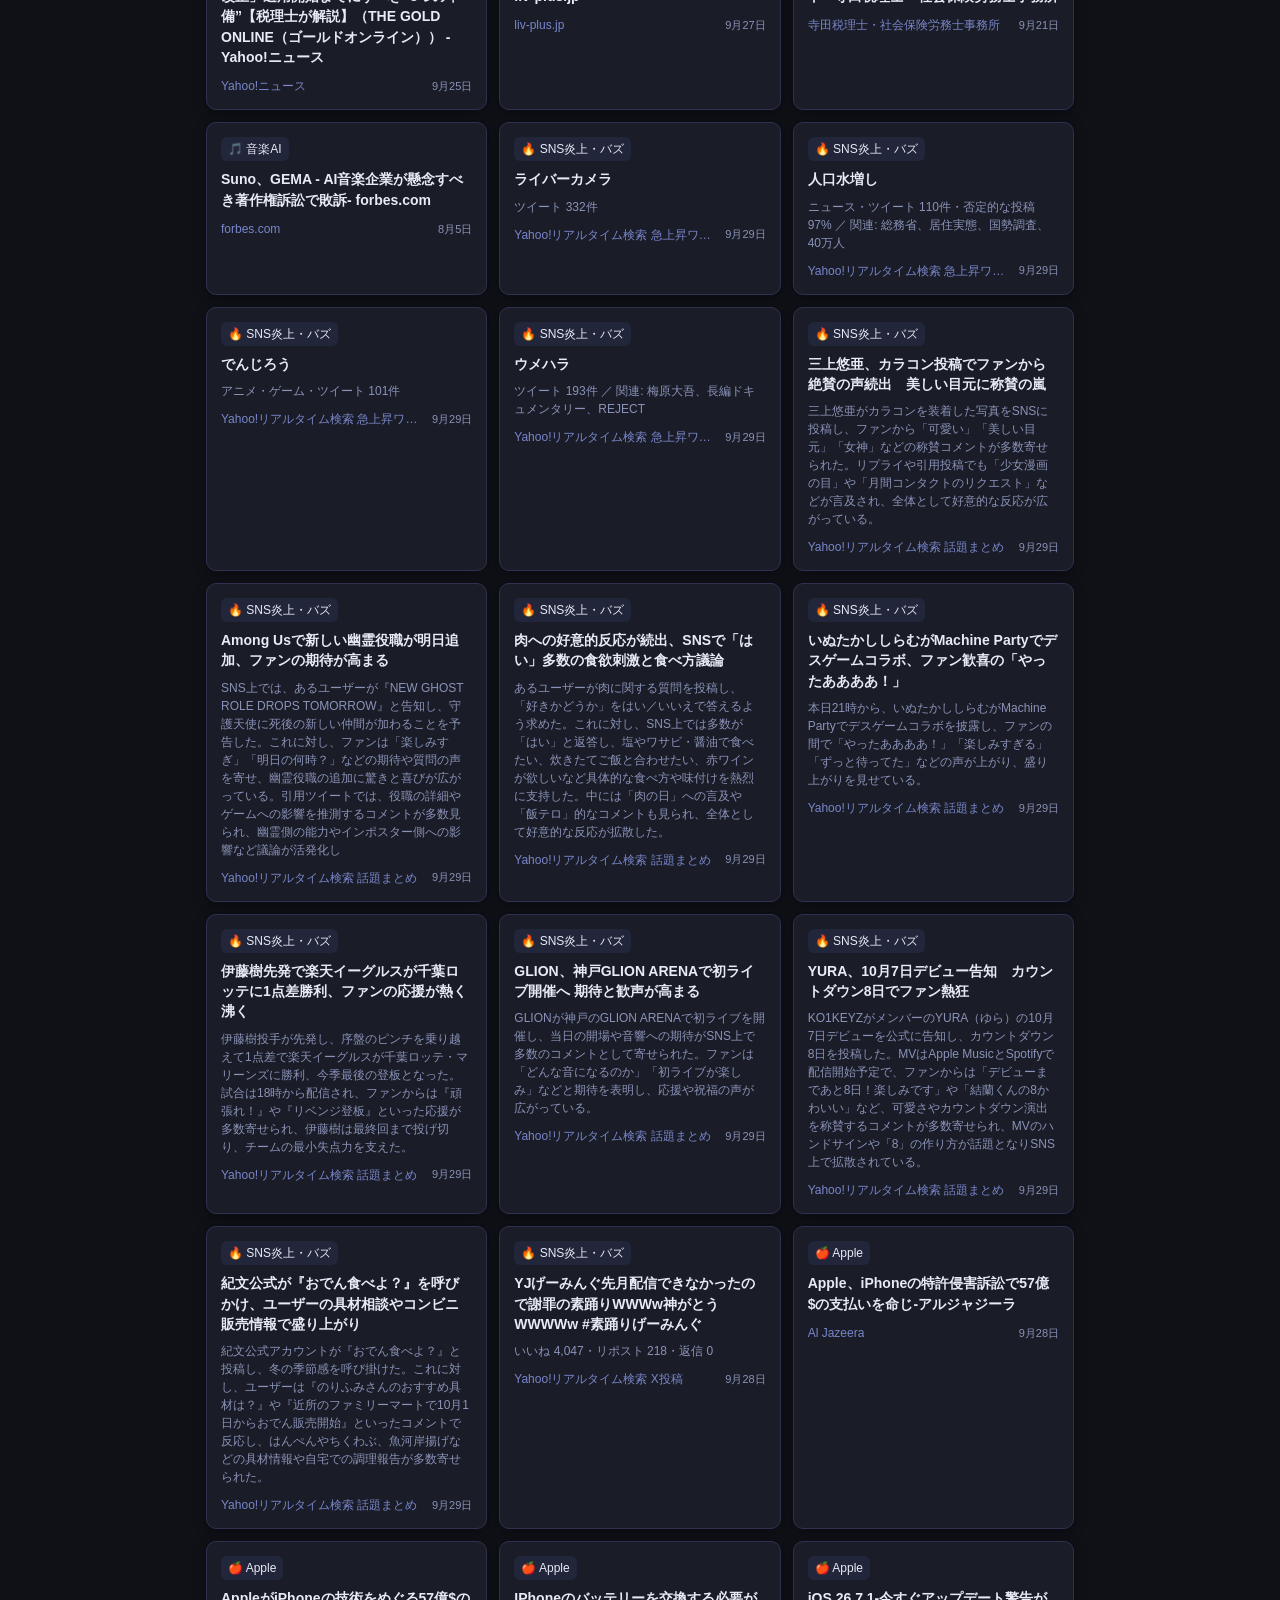
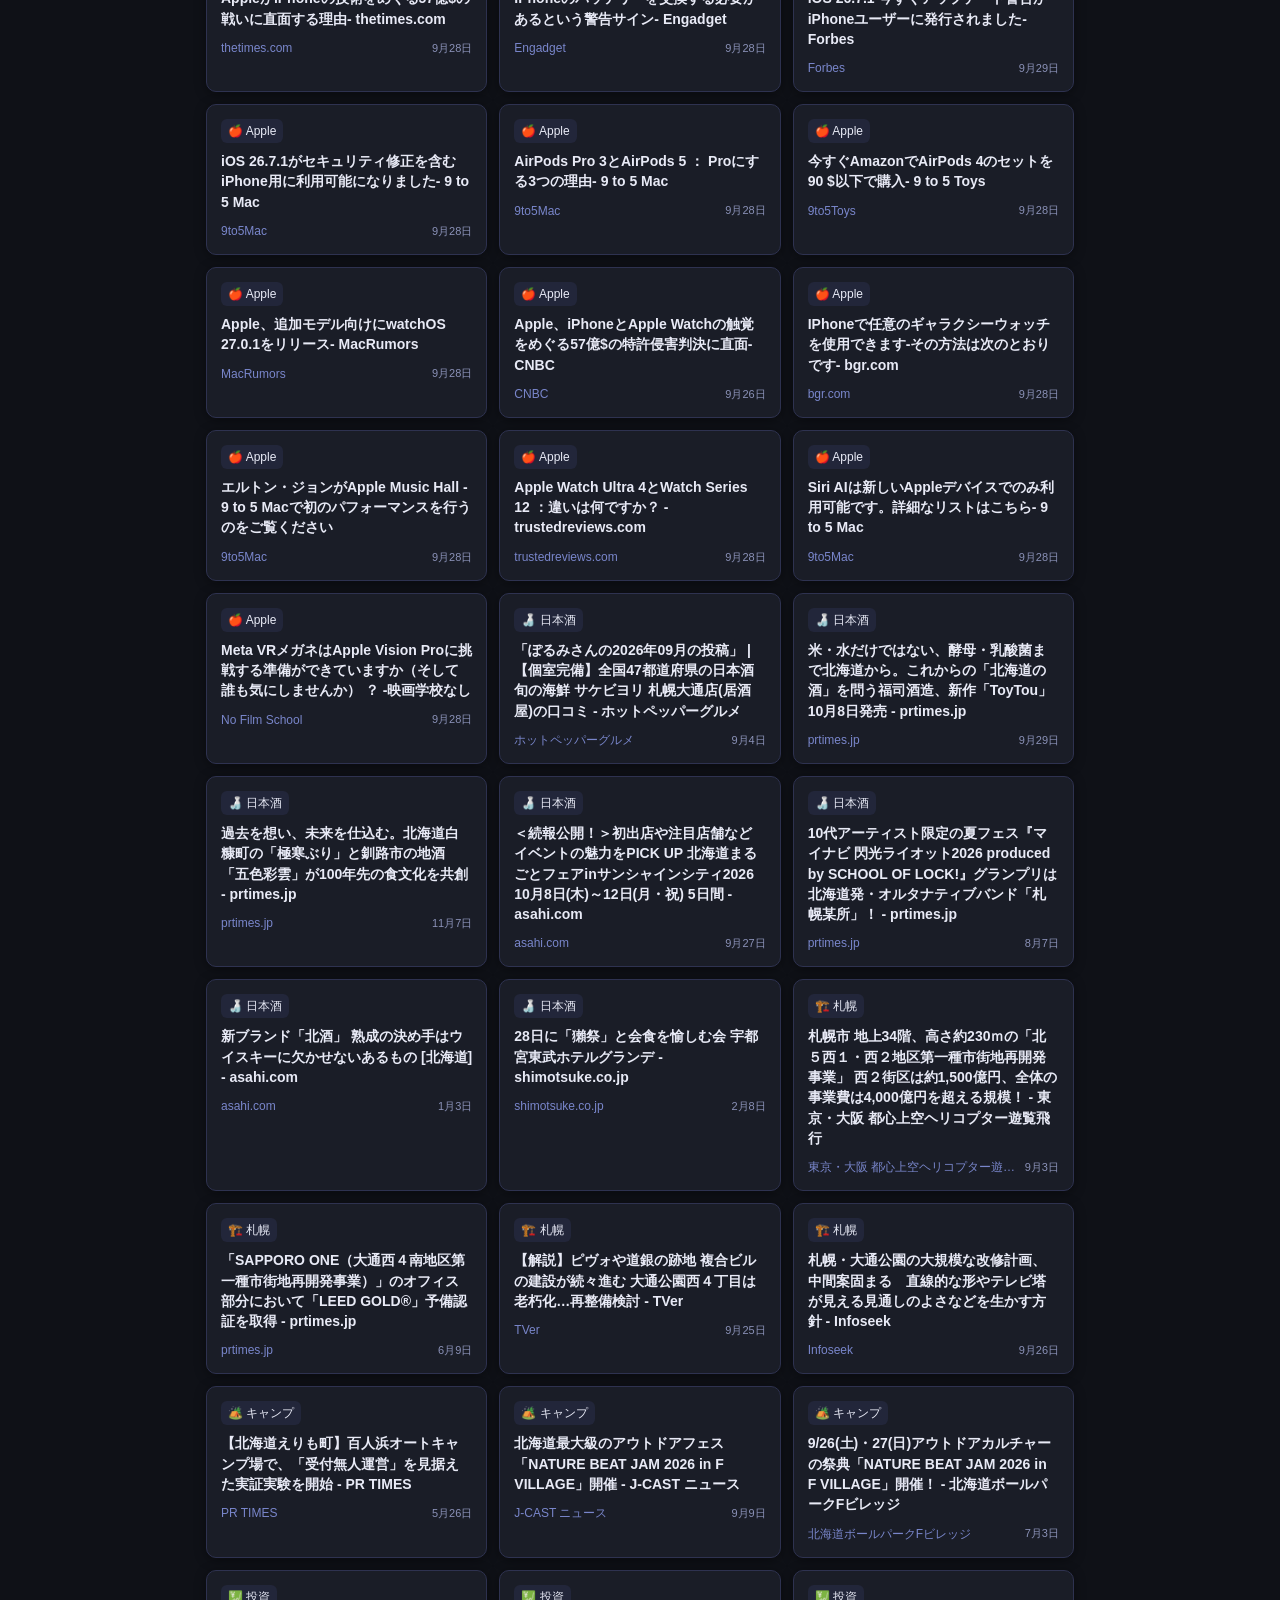
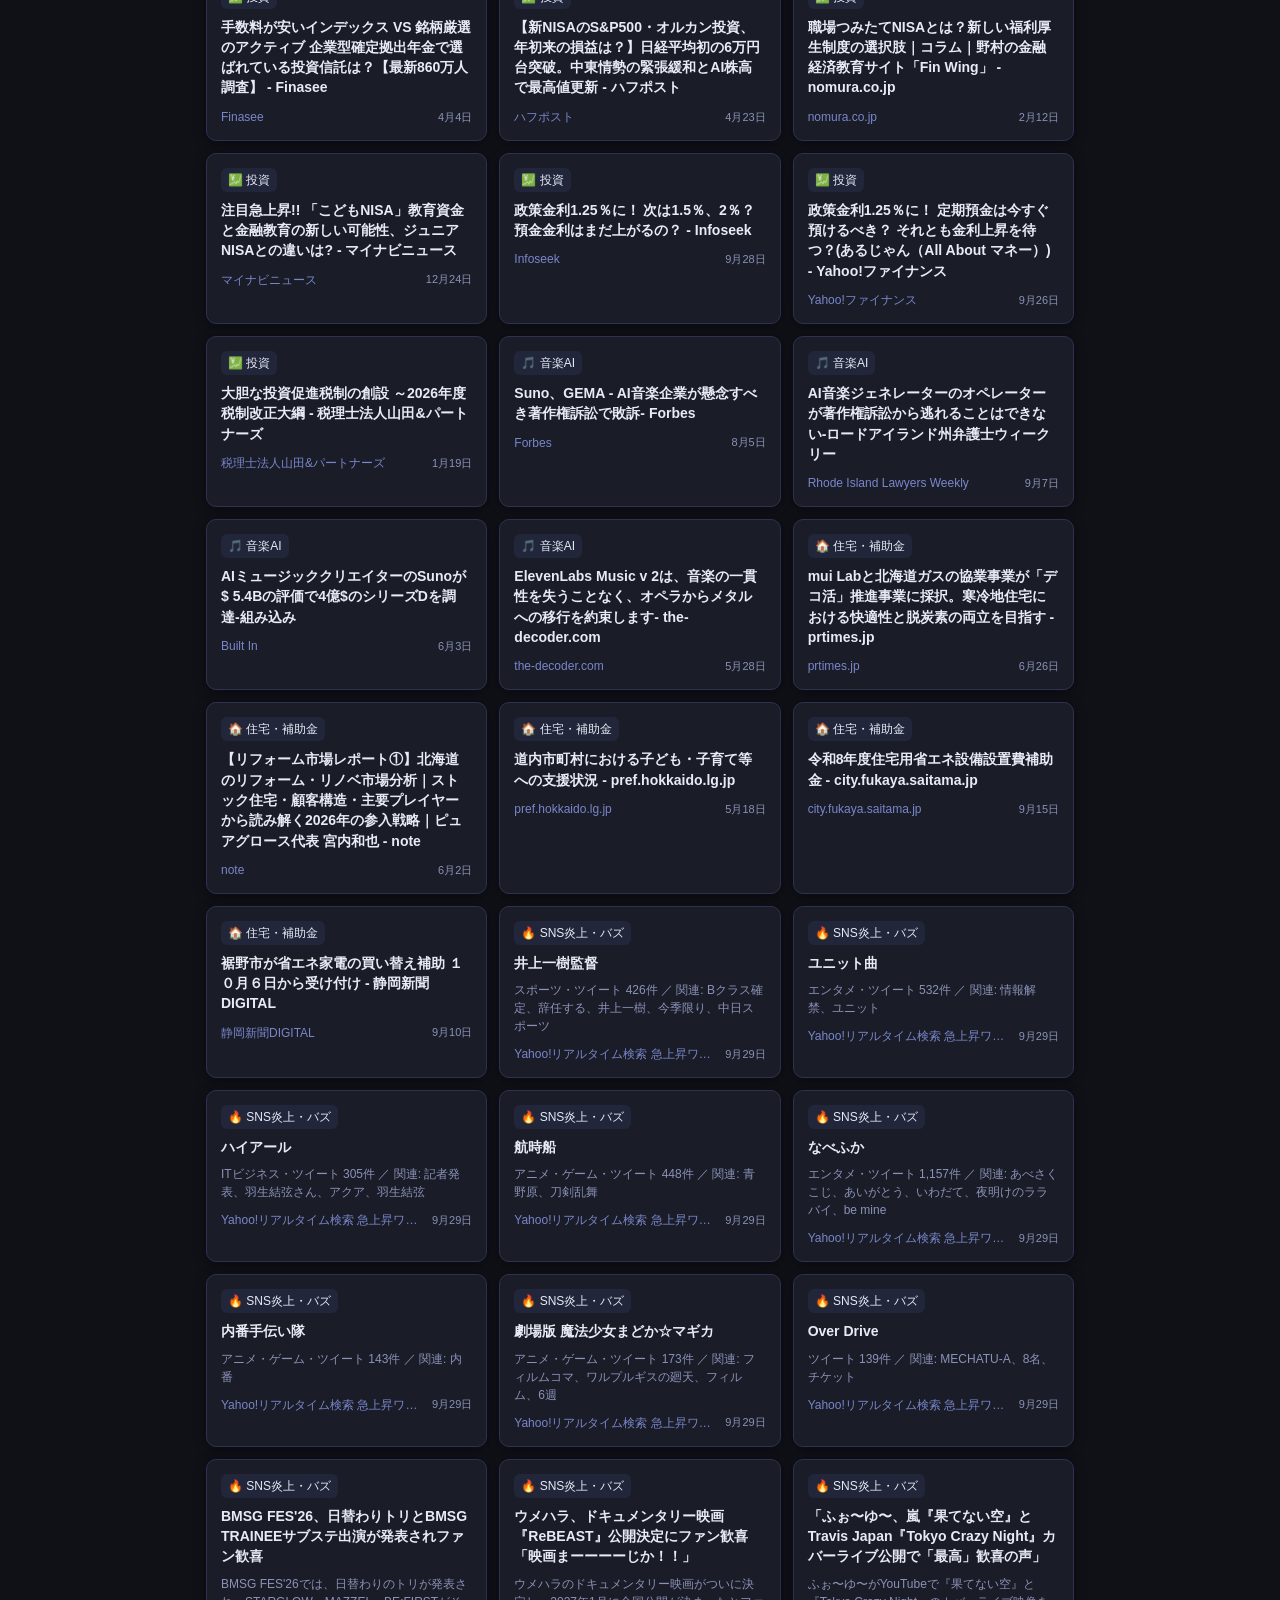
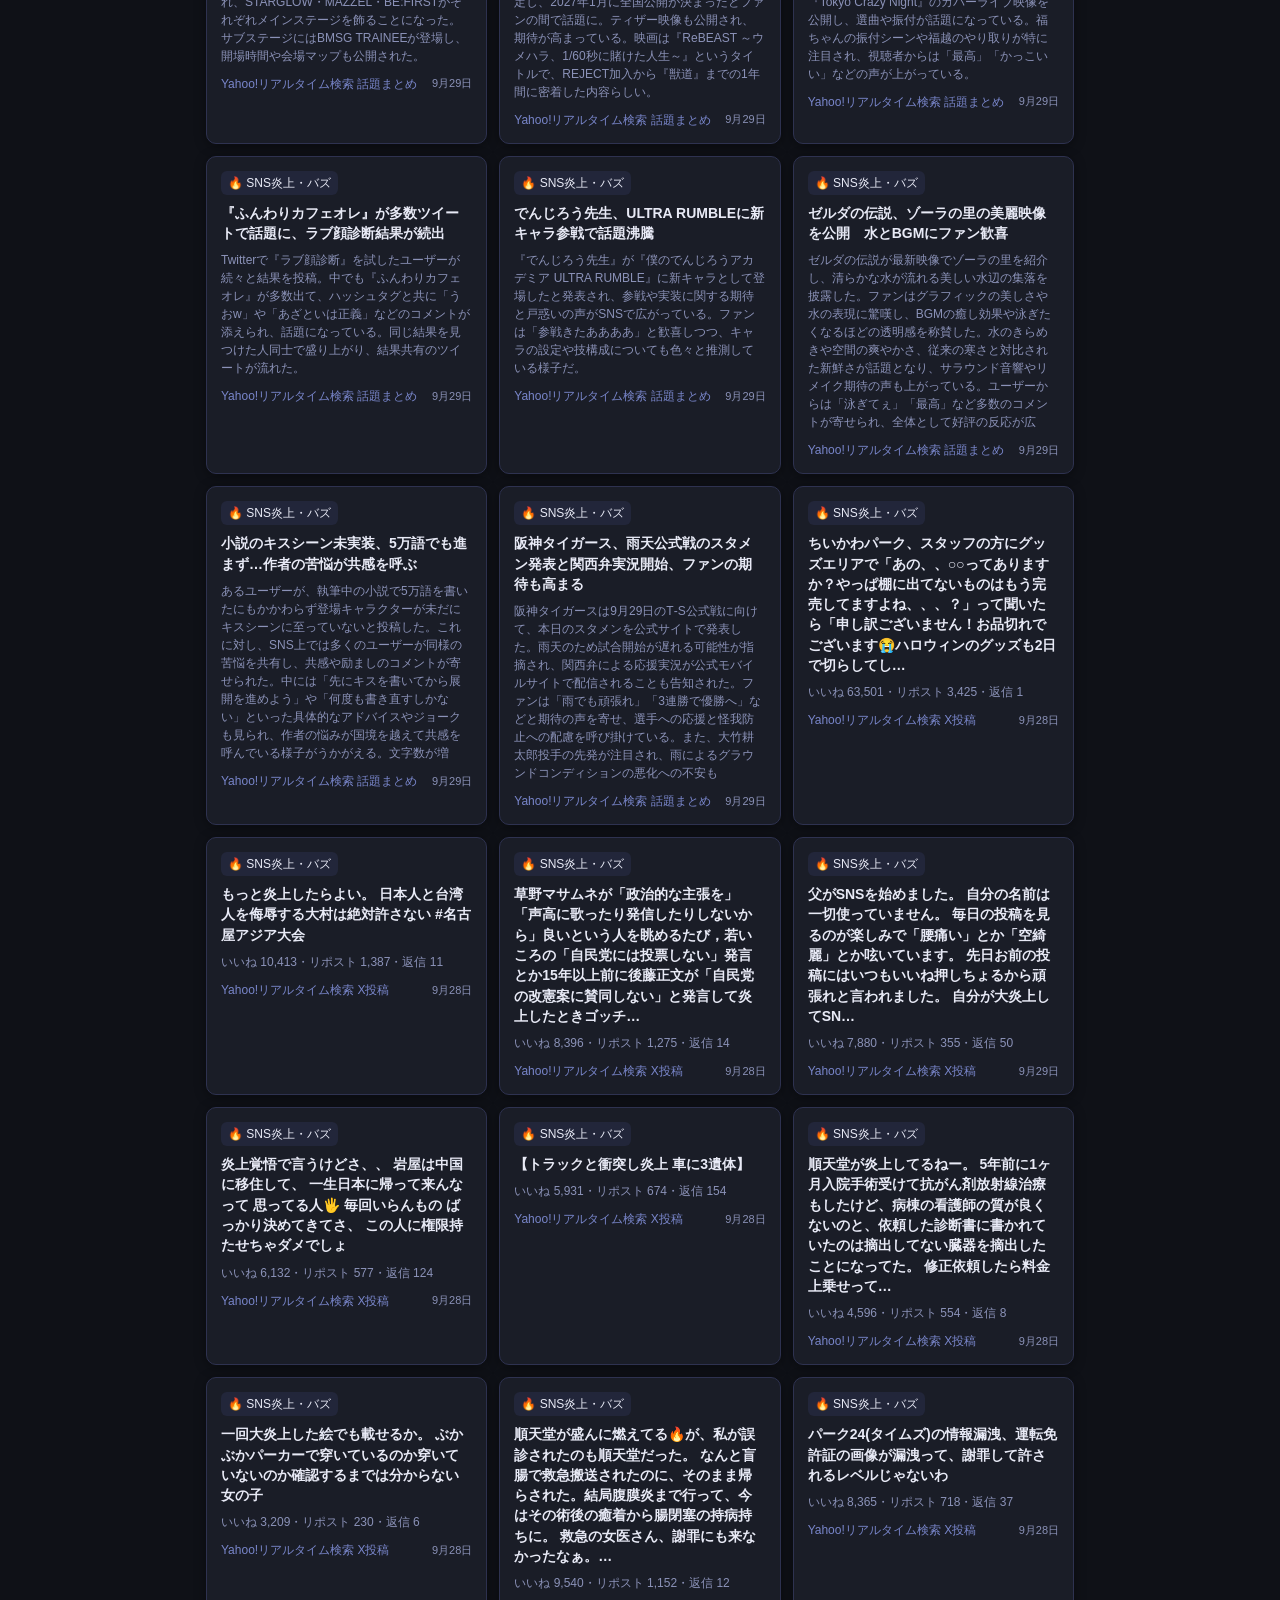
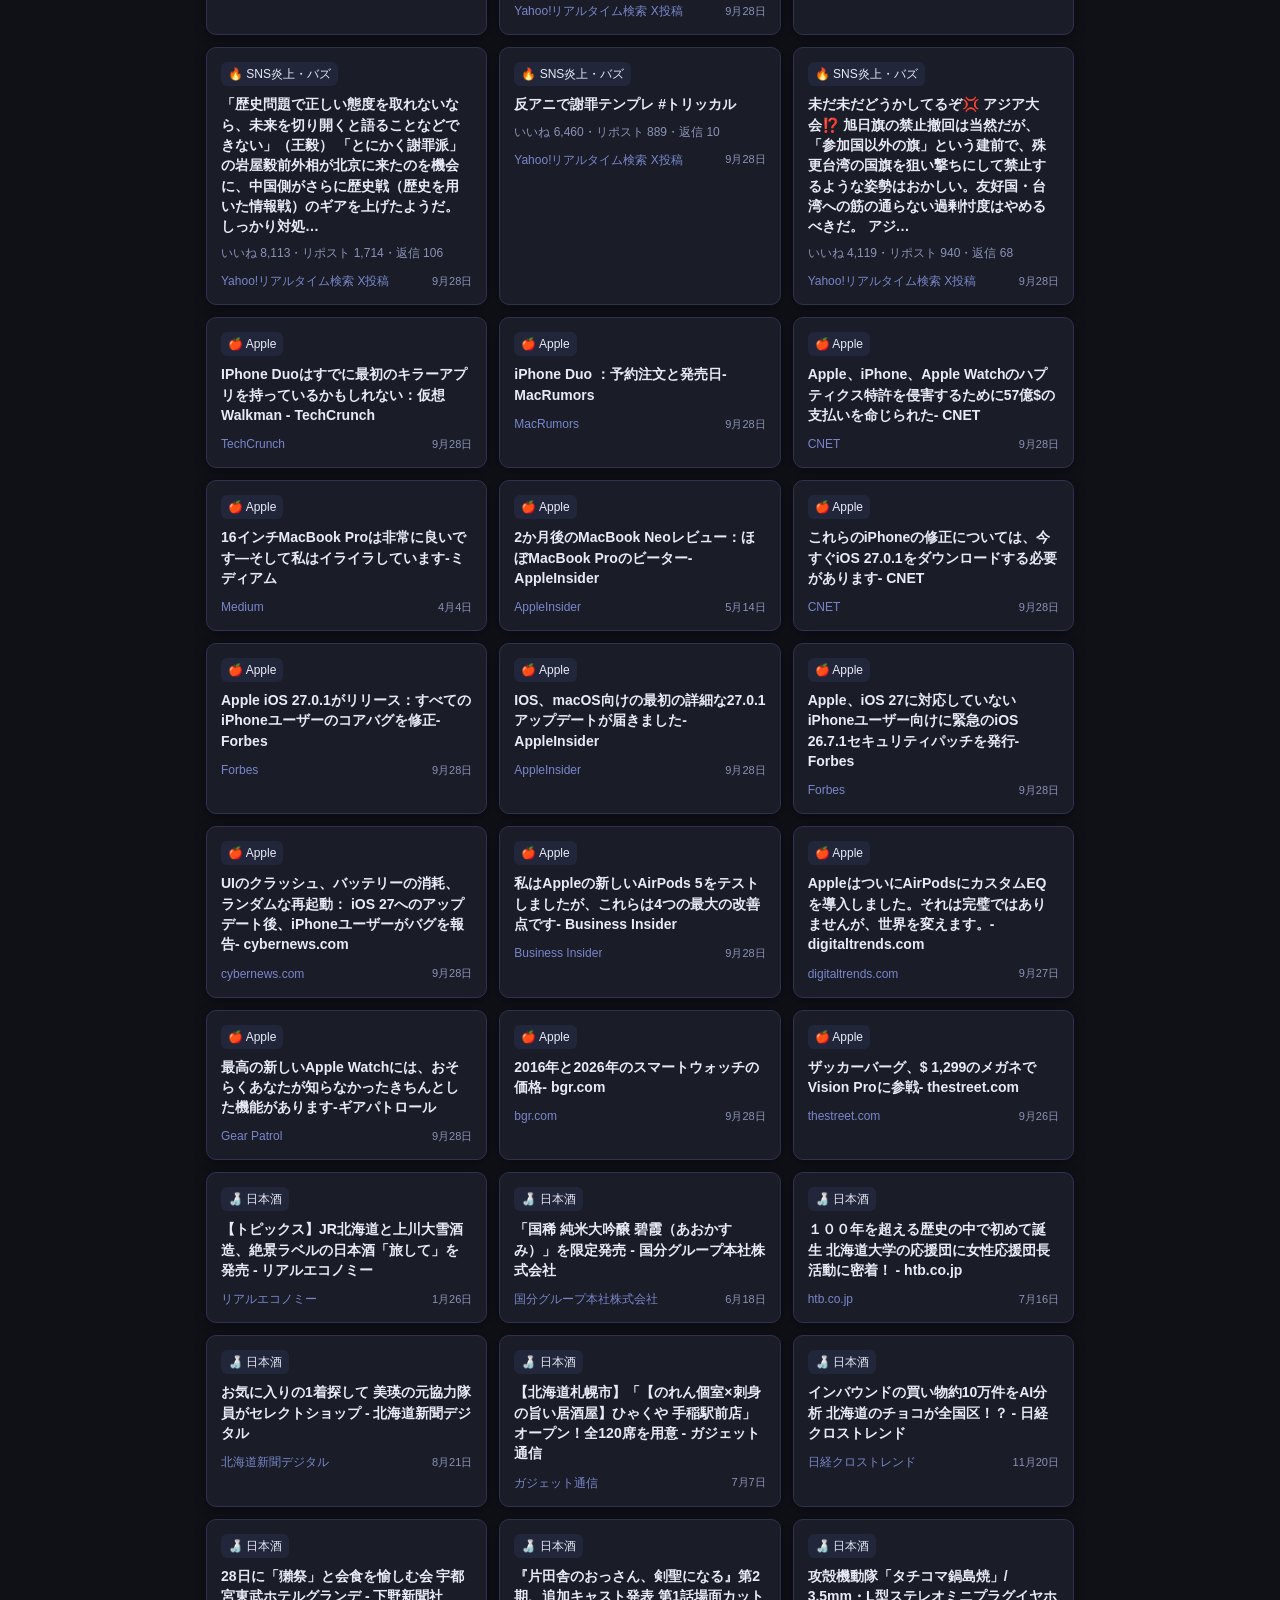
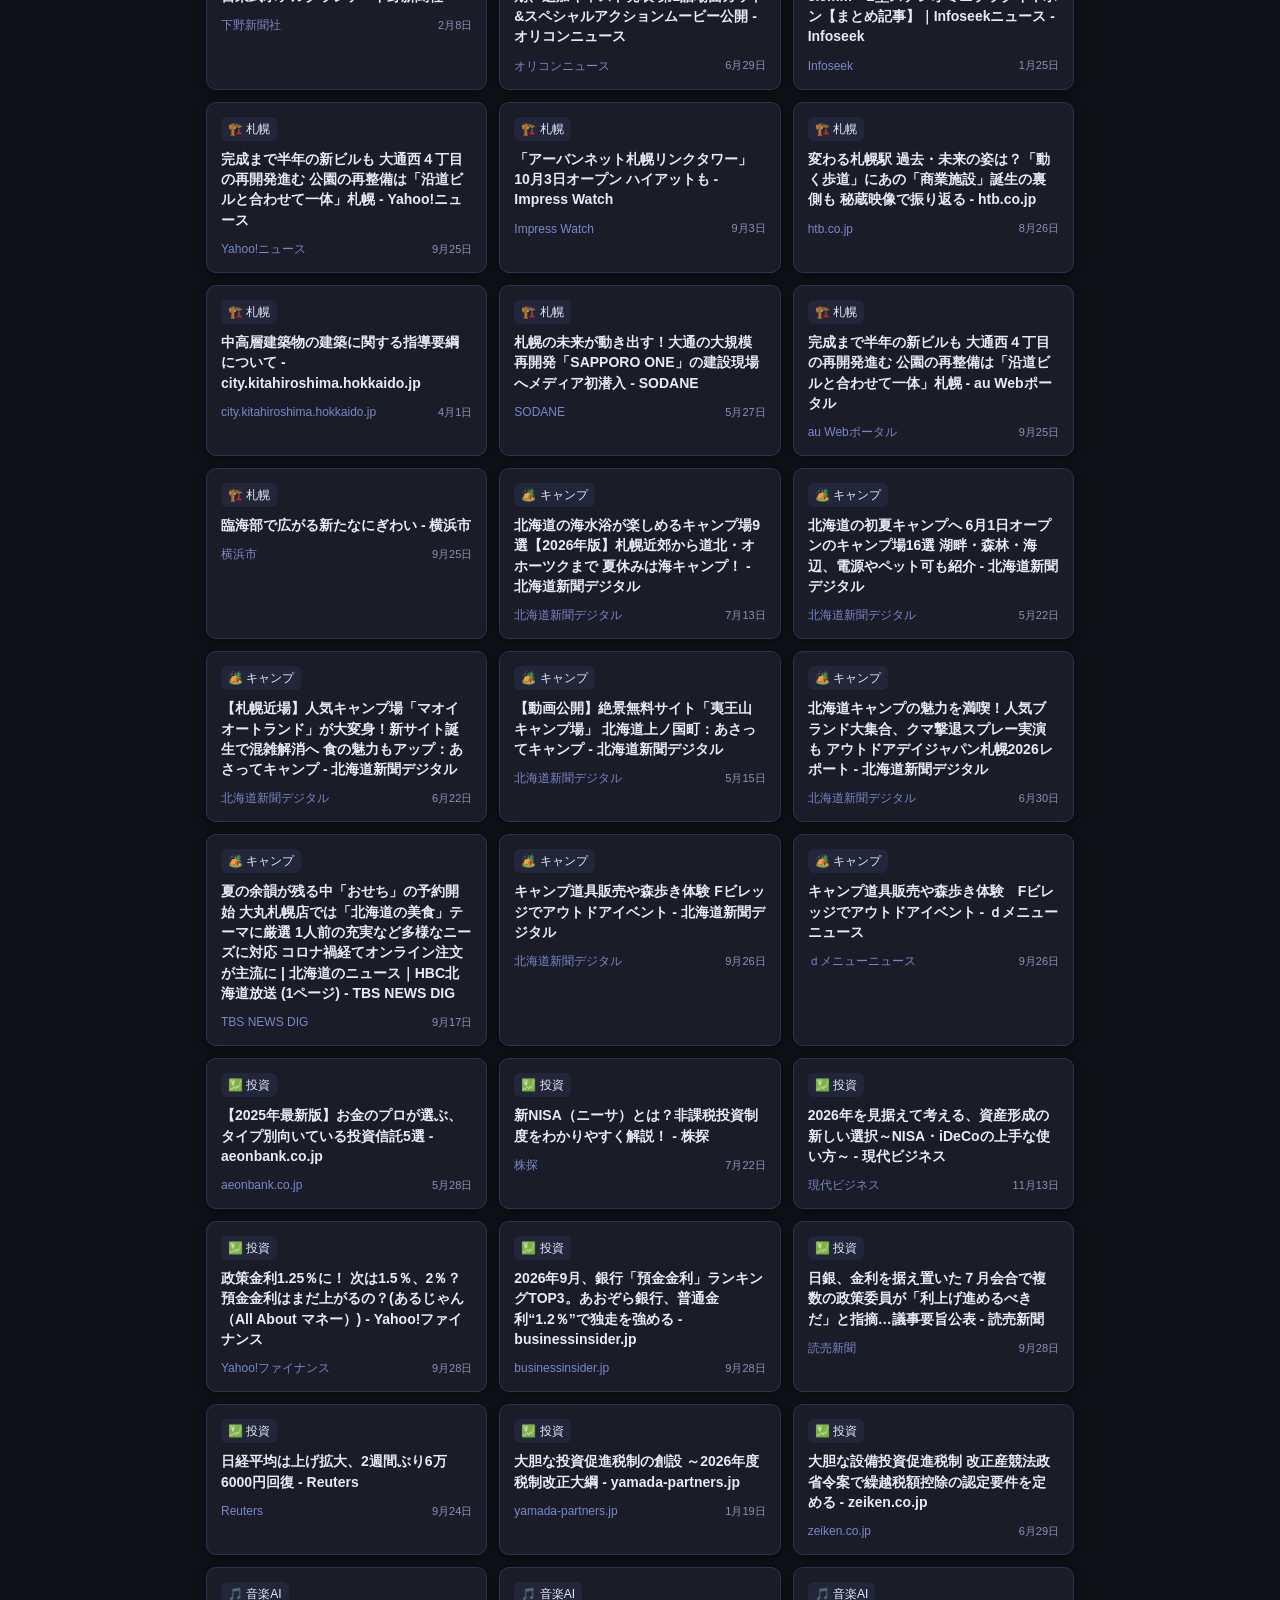
==== commit c53ca4cd: "見直し指摘の修正: XSS対策・重複登録・件数あふれ・Yahoo取得の堅牢化 - サイト: 記事の見出し・要約・情報源をエスケープして表示し、リンクは   http/https のみ許可。X の投稿本" ====
--- a/docs/index.html
+++ b/docs/index.html
@@ -266,6 +266,17 @@
     return d.toLocaleDateString("ja-JP", { month: "short", day: "numeric" });
   }
 
+  // 記事データには X の投稿など第三者が書いた文章が入るので、必ずエスケープして表示する
+  function esc(value) {
+    return String(value ?? "").replace(/[&<>"']/g, c =>
+      ({ "&": "&amp;", "<": "&lt;", ">": "&gt;", '"': "&quot;", "'": "&#39;" }[c]));
+  }
+
+  // http / https 以外（javascript: など）のリンクは無効にする
+  function safeUrl(url) {
+    return /^https?:\/\//i.test(url || "") ? esc(url) : "#";
+  }
+
   function isNew(article) {
     if (!article.first_seen) return false;
     return (new Date() - new Date(article.first_seen)) / 3600000 < NEW_HOURS;
@@ -285,7 +296,7 @@
       const btn = document.createElement("button");
       btn.className = "tab" + (key === activeCategory ? " active" : "");
       btn.dataset.cat = key;
-      btn.innerHTML = `${label}<span class="count">${counts[key] || 0}</span>`;
+      btn.innerHTML = `${esc(label)}<span class="count">${counts[key] || 0}</span>`;
       btn.addEventListener("click", () => {
         activeCategory = key;
         document.querySelectorAll(".tab").forEach(t =>
@@ -323,15 +334,15 @@
     }
 
     grid.innerHTML = filtered.map(a => `
-      <a class="card" href="${a.url}" target="_blank" rel="noopener">
+      <a class="card" href="${safeUrl(a.url)}" target="_blank" rel="noopener">
         <div class="card-top">
-          <span class="cat-badge">${a.category_label}</span>
+          <span class="cat-badge">${esc(a.category_label)}</span>
           ${isNew(a) ? '<span class="new-badge">NEW</span>' : ""}
         </div>
-        <div class="card-title">${a.title}</div>
-        ${a.summary ? `<div class="card-summary">${a.summary}</div>` : ""}
+        <div class="card-title">${esc(a.title)}</div>
+        ${a.summary ? `<div class="card-summary">${esc(a.summary)}</div>` : ""}
         <div class="card-footer">
-          <span class="card-source">${a.source}</span>
+          <span class="card-source">${esc(a.source)}</span>
           <span class="card-date">${formatDate(a.published)}</span>
         </div>
       </a>
@@ -358,7 +369,7 @@
       render();
     } catch (e) {
       document.getElementById("grid").innerHTML =
-        '<div class="empty">データの読み込みに失敗しました<br><small>' + e.message + '</small></div>';
+        '<div class="empty">データの読み込みに失敗しました<br><small>' + esc(e.message) + '</small></div>';
     }
   }
 
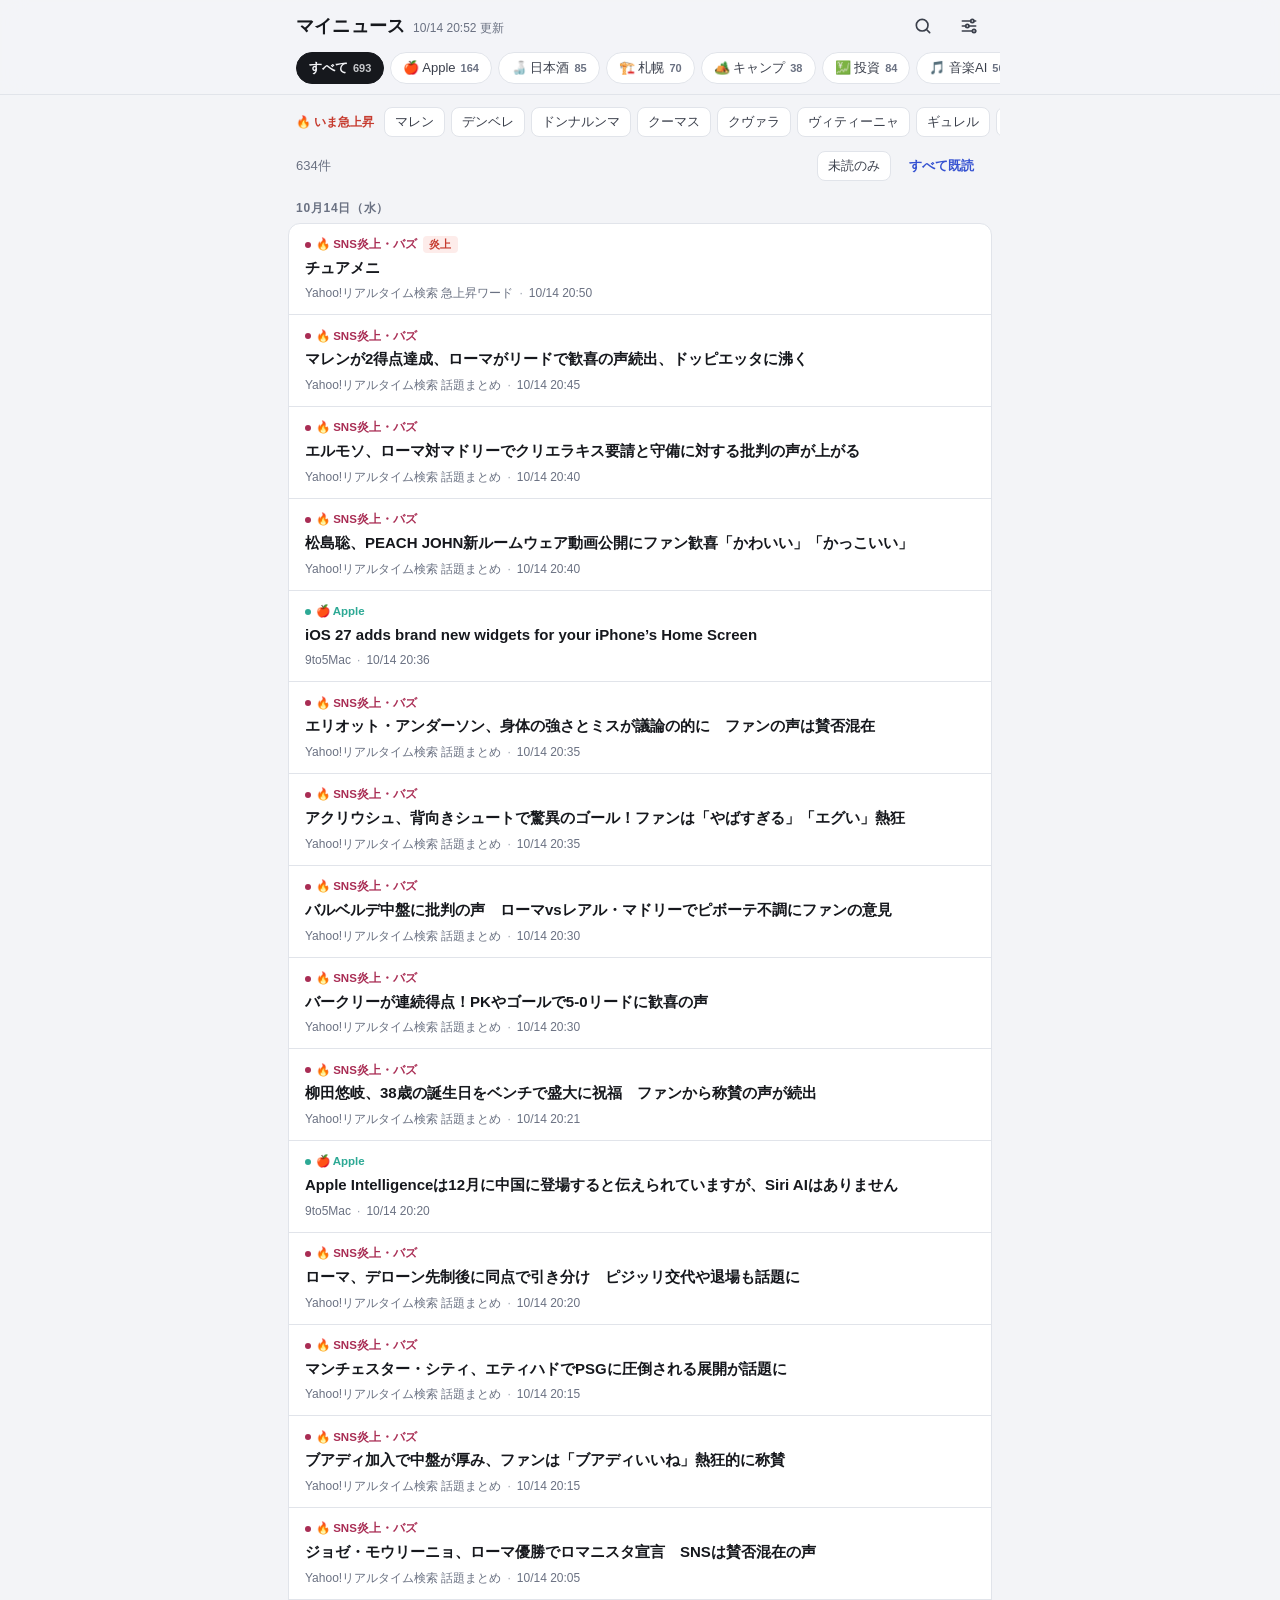
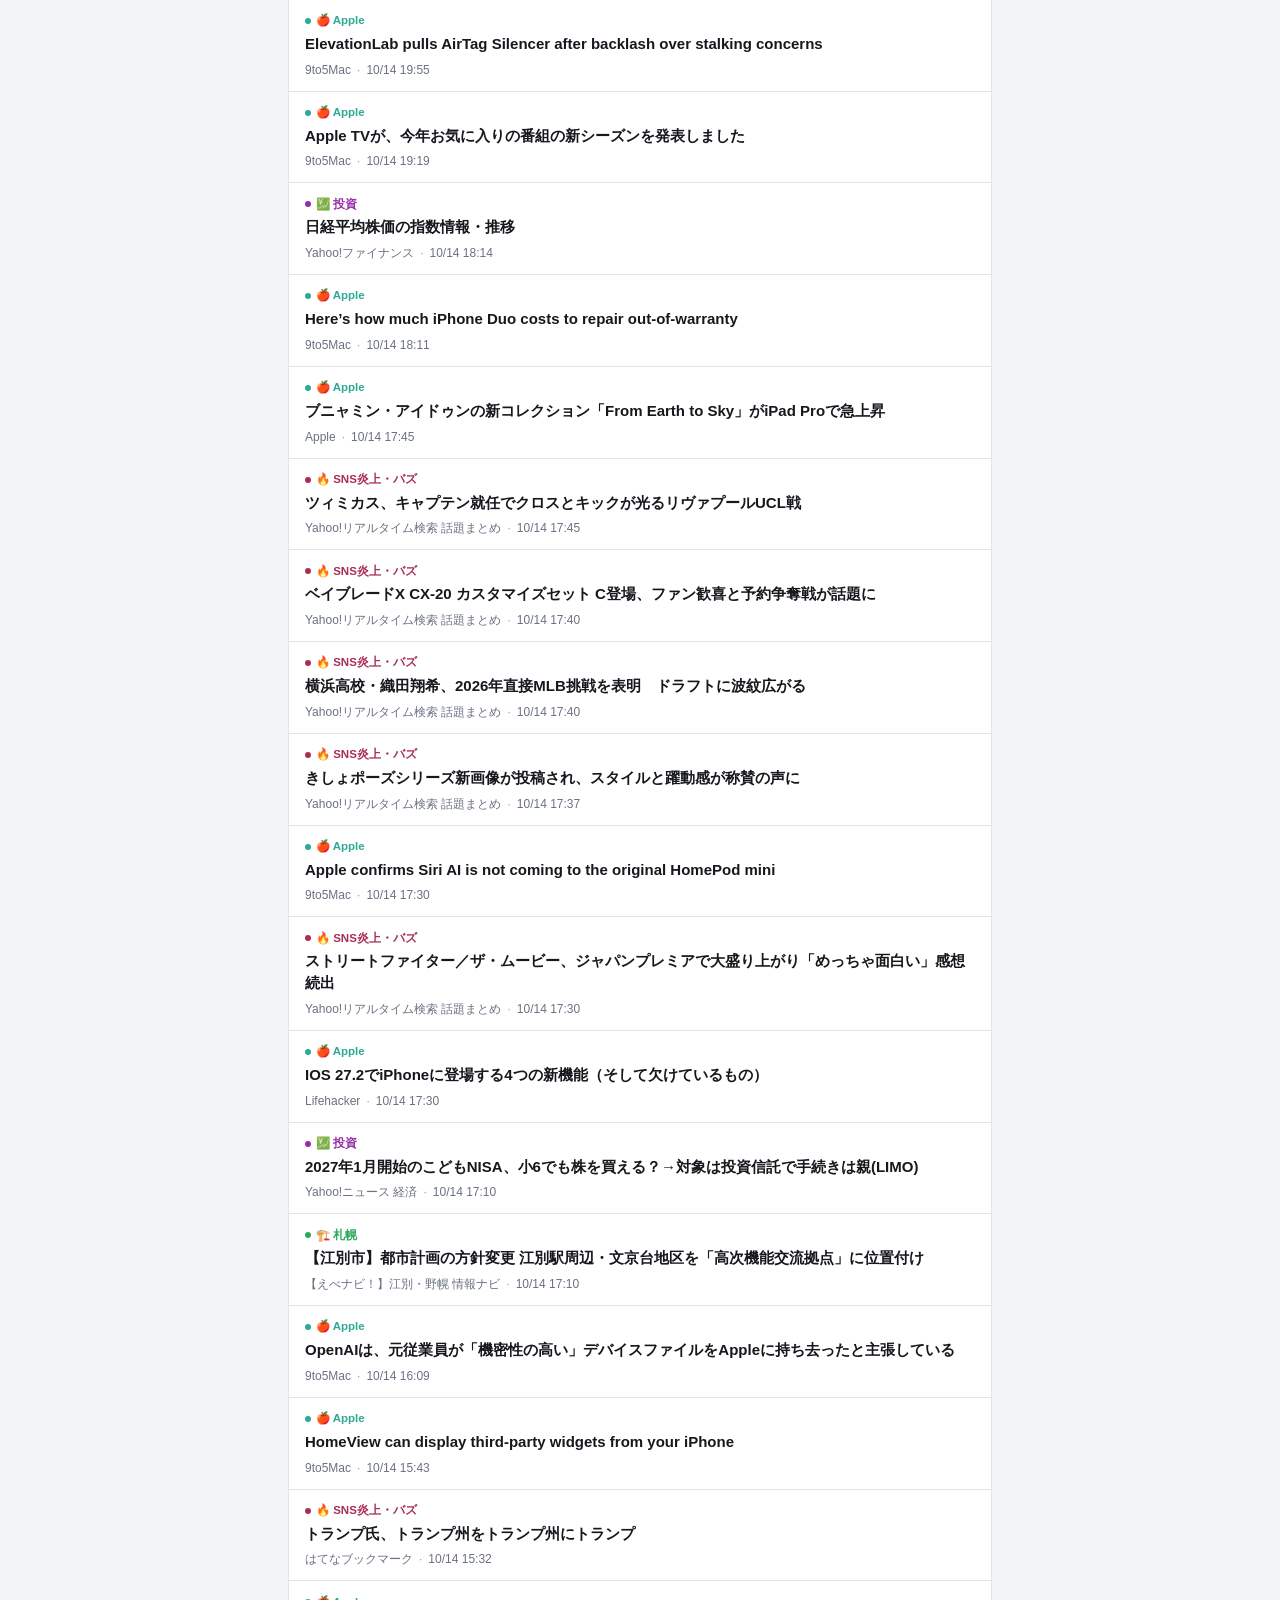
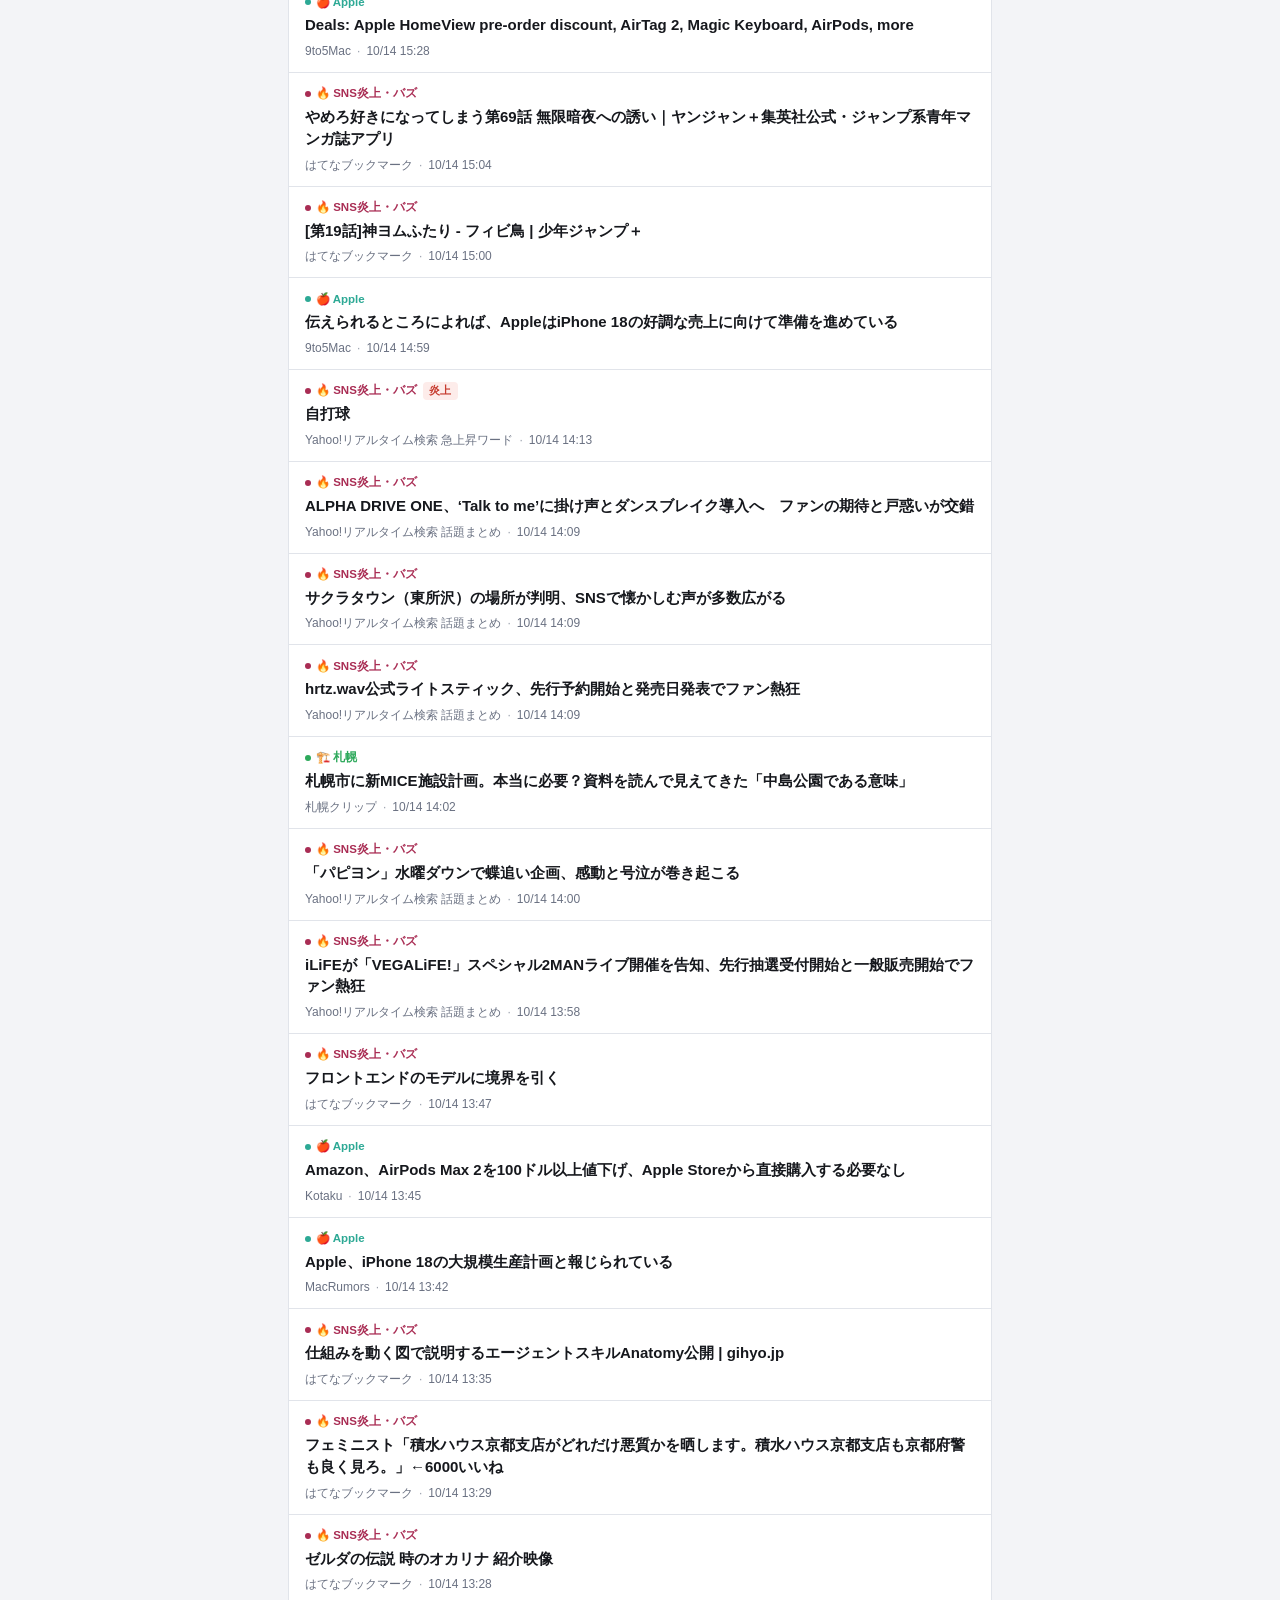
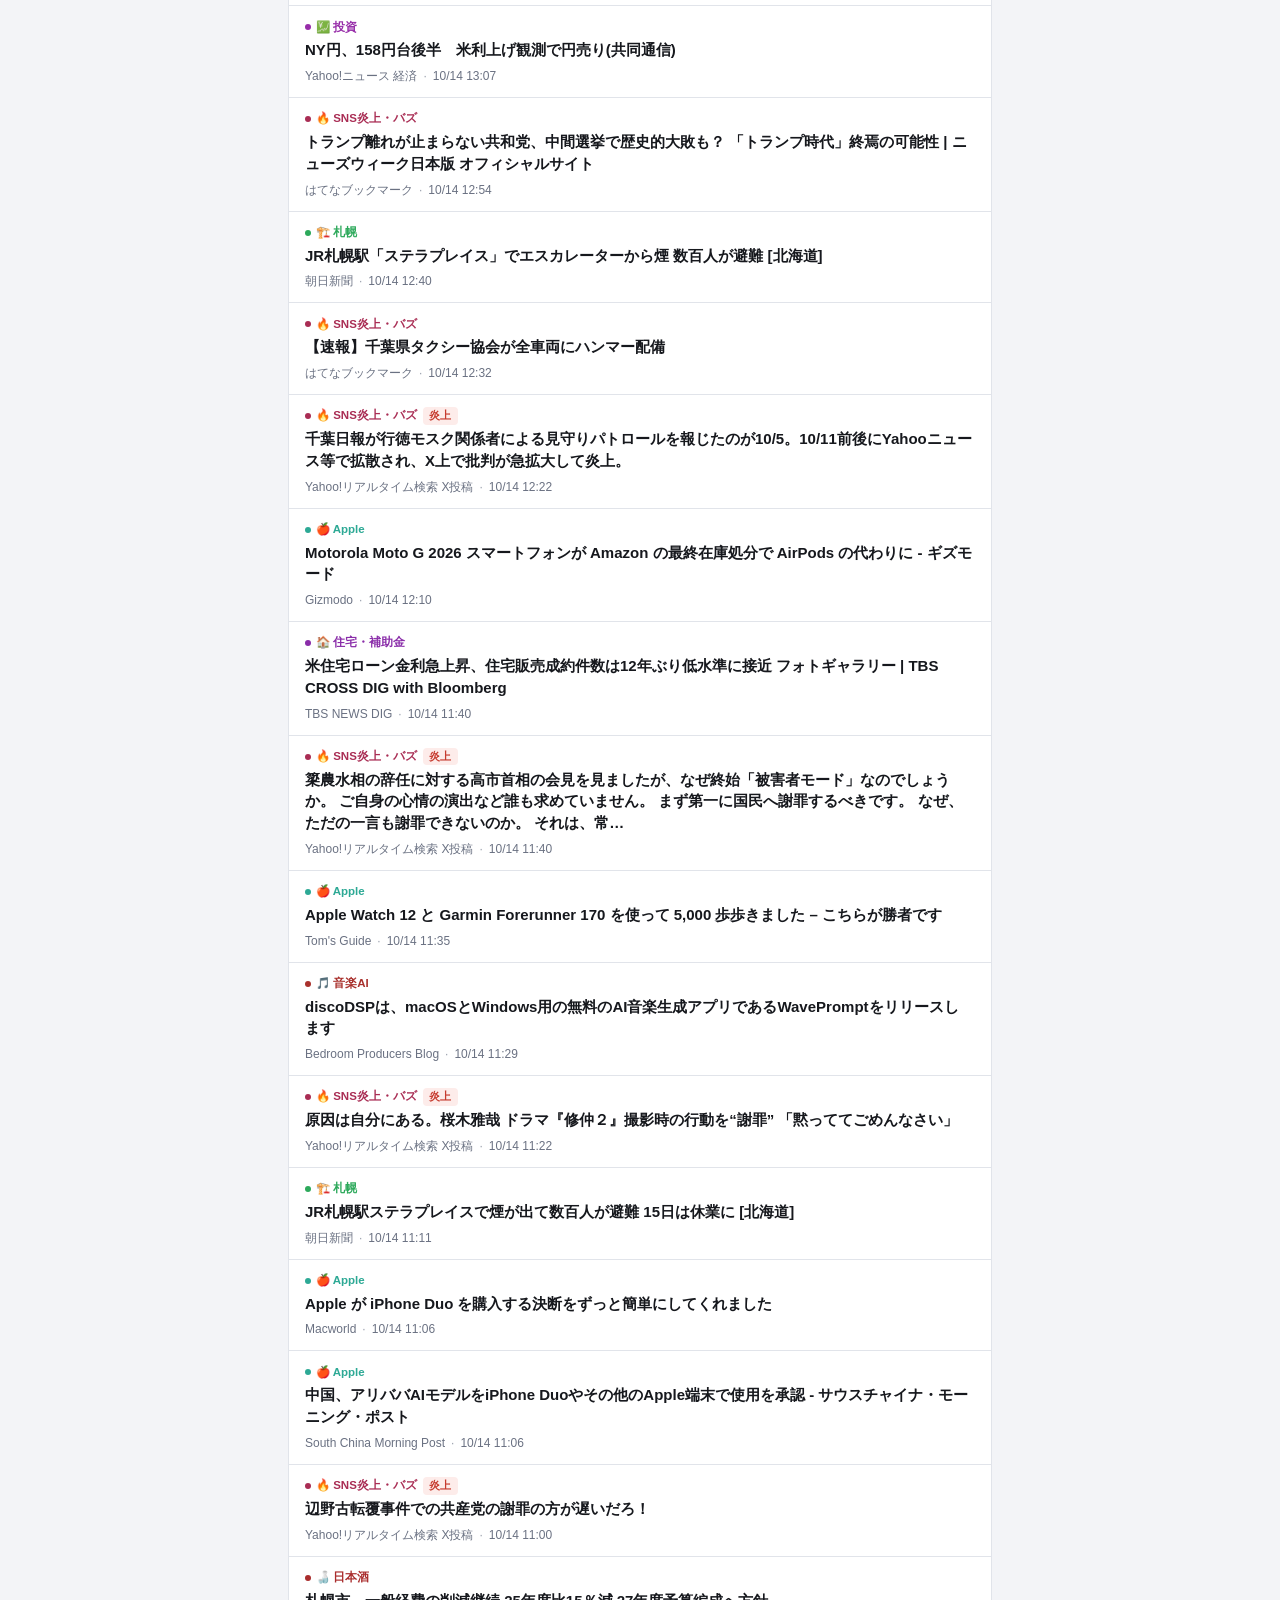
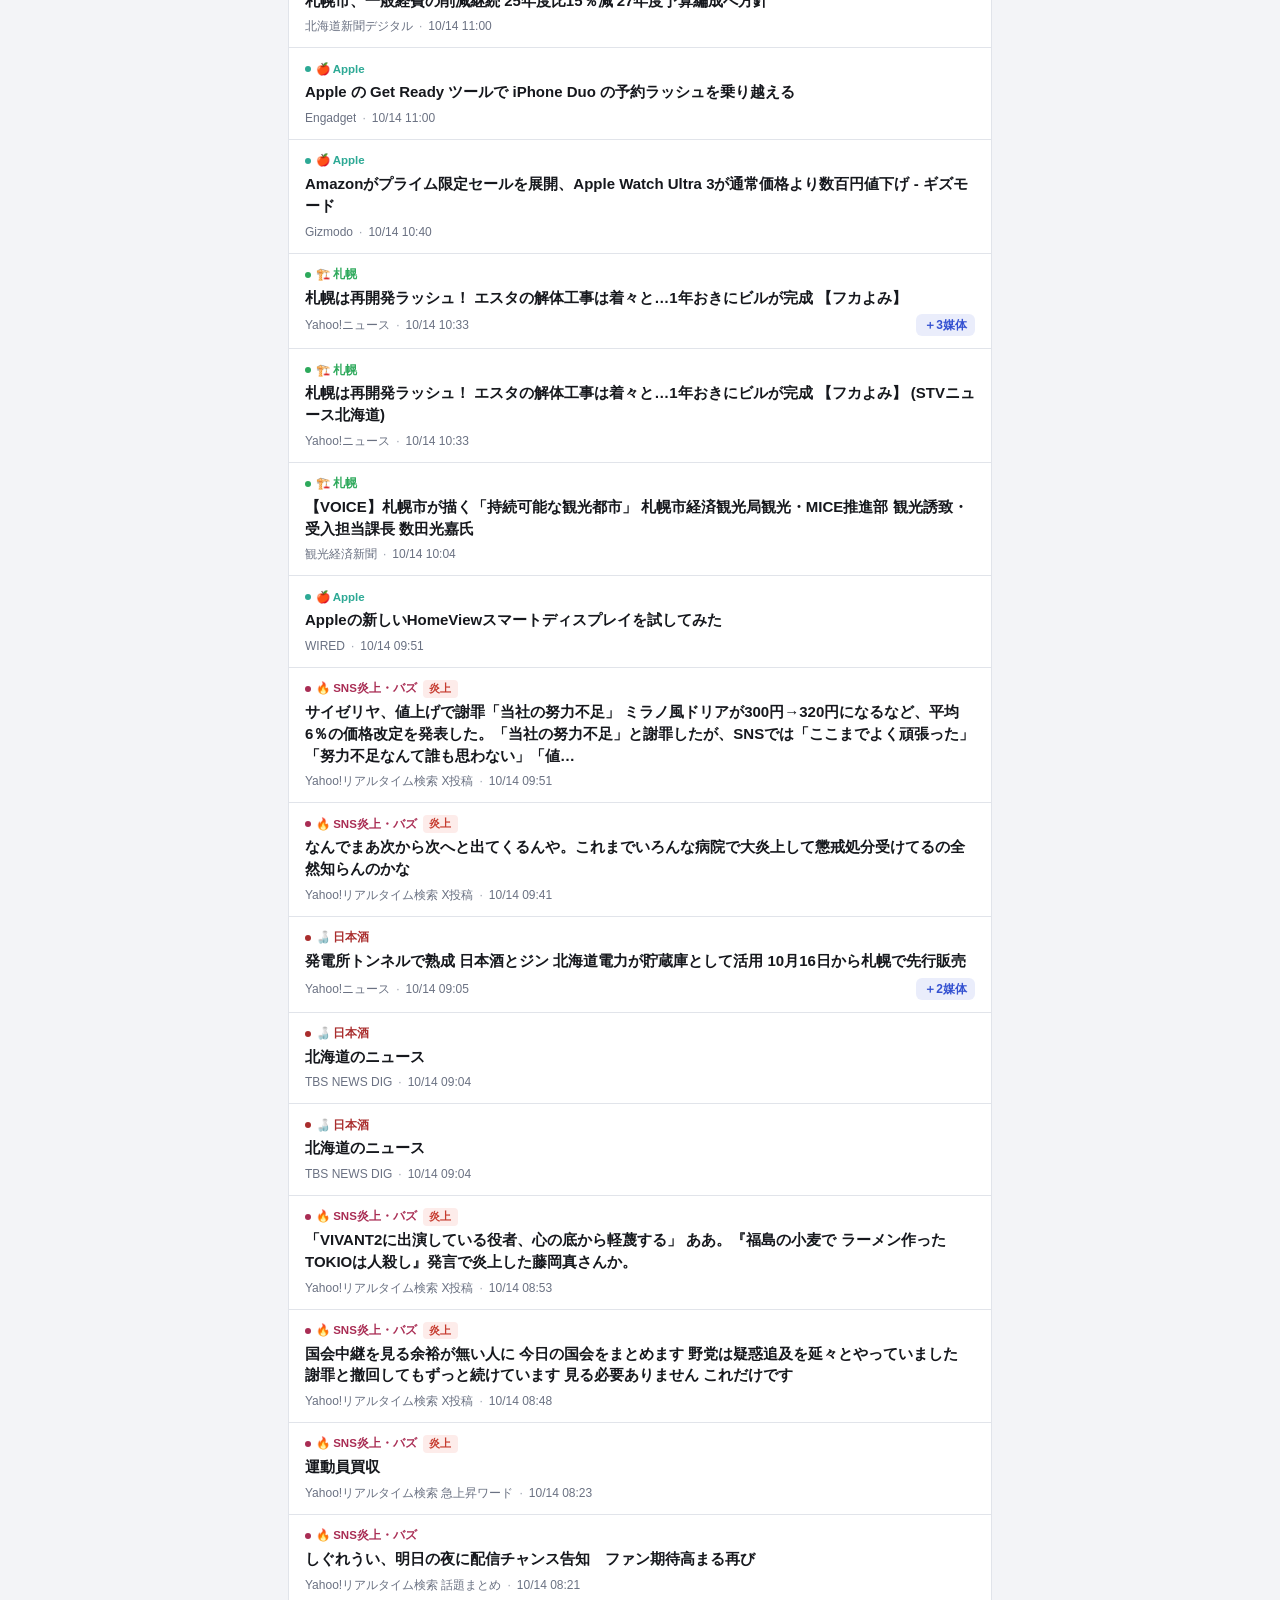
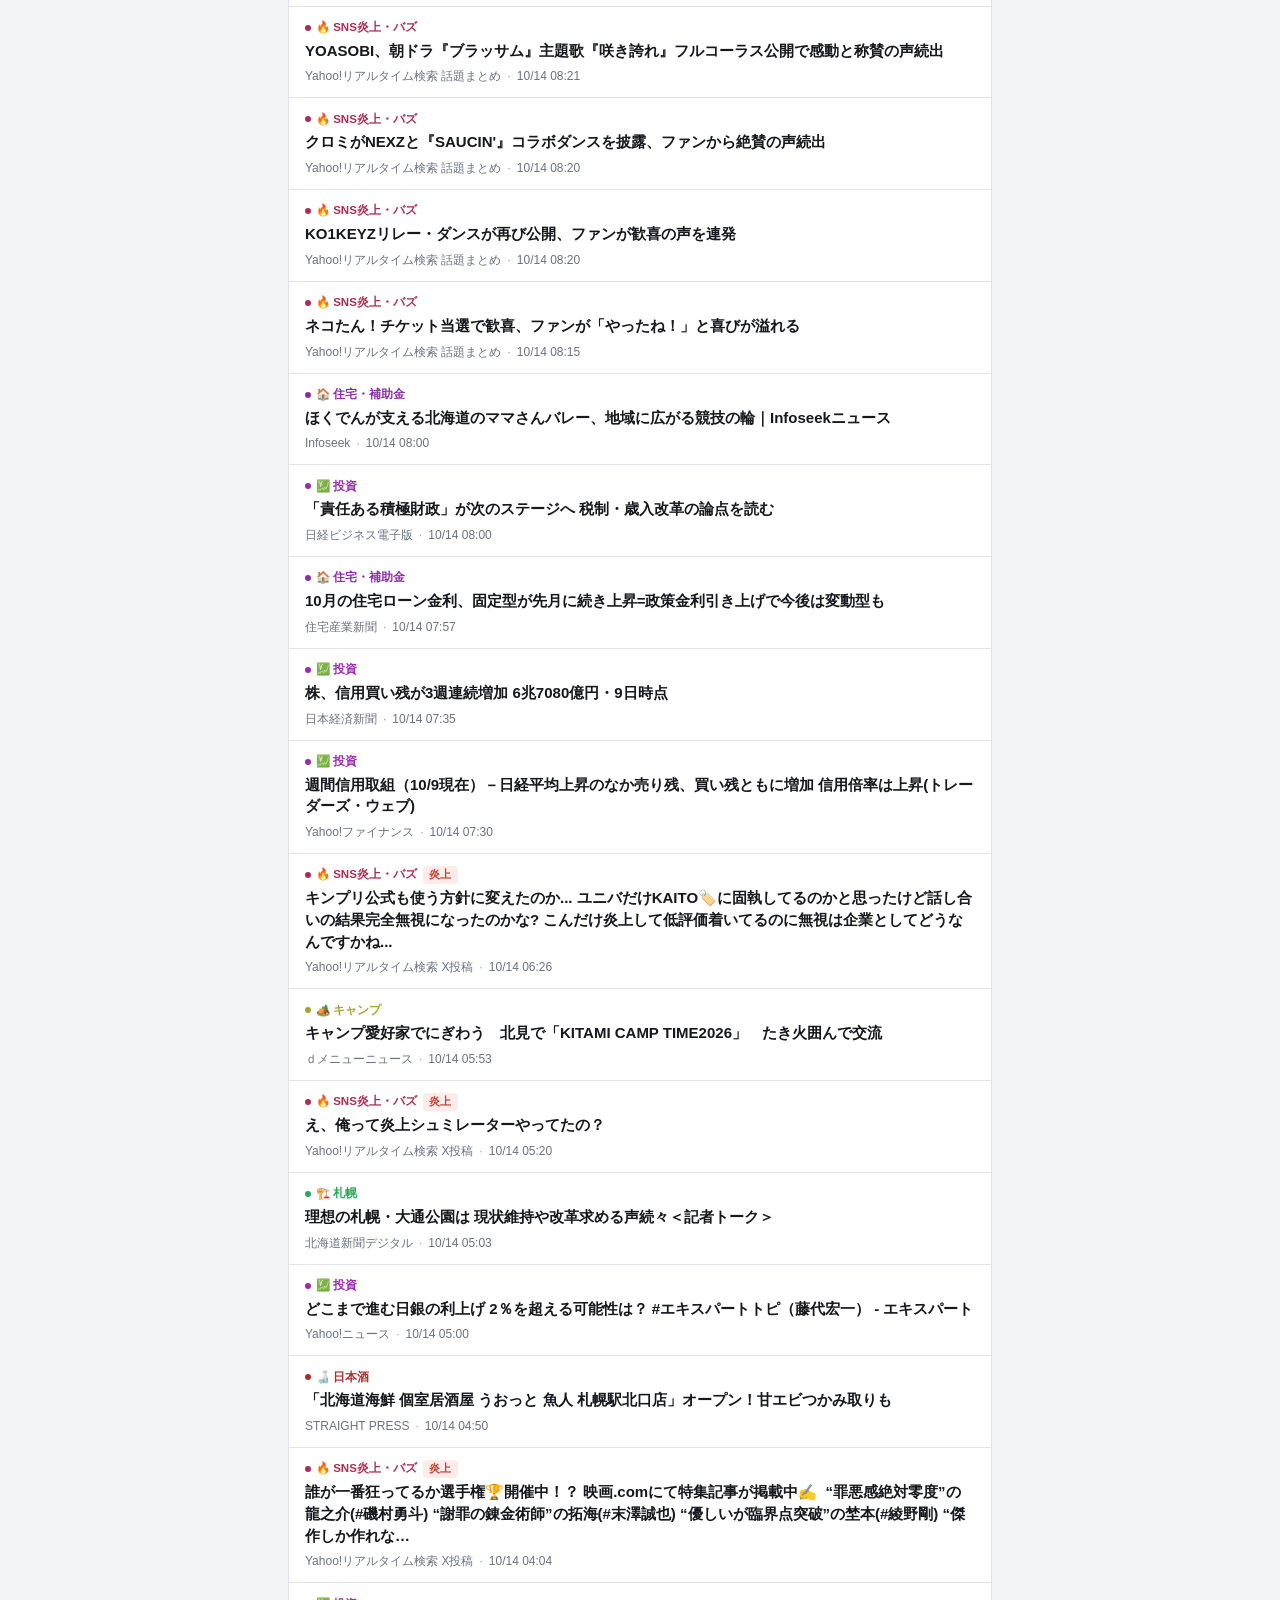
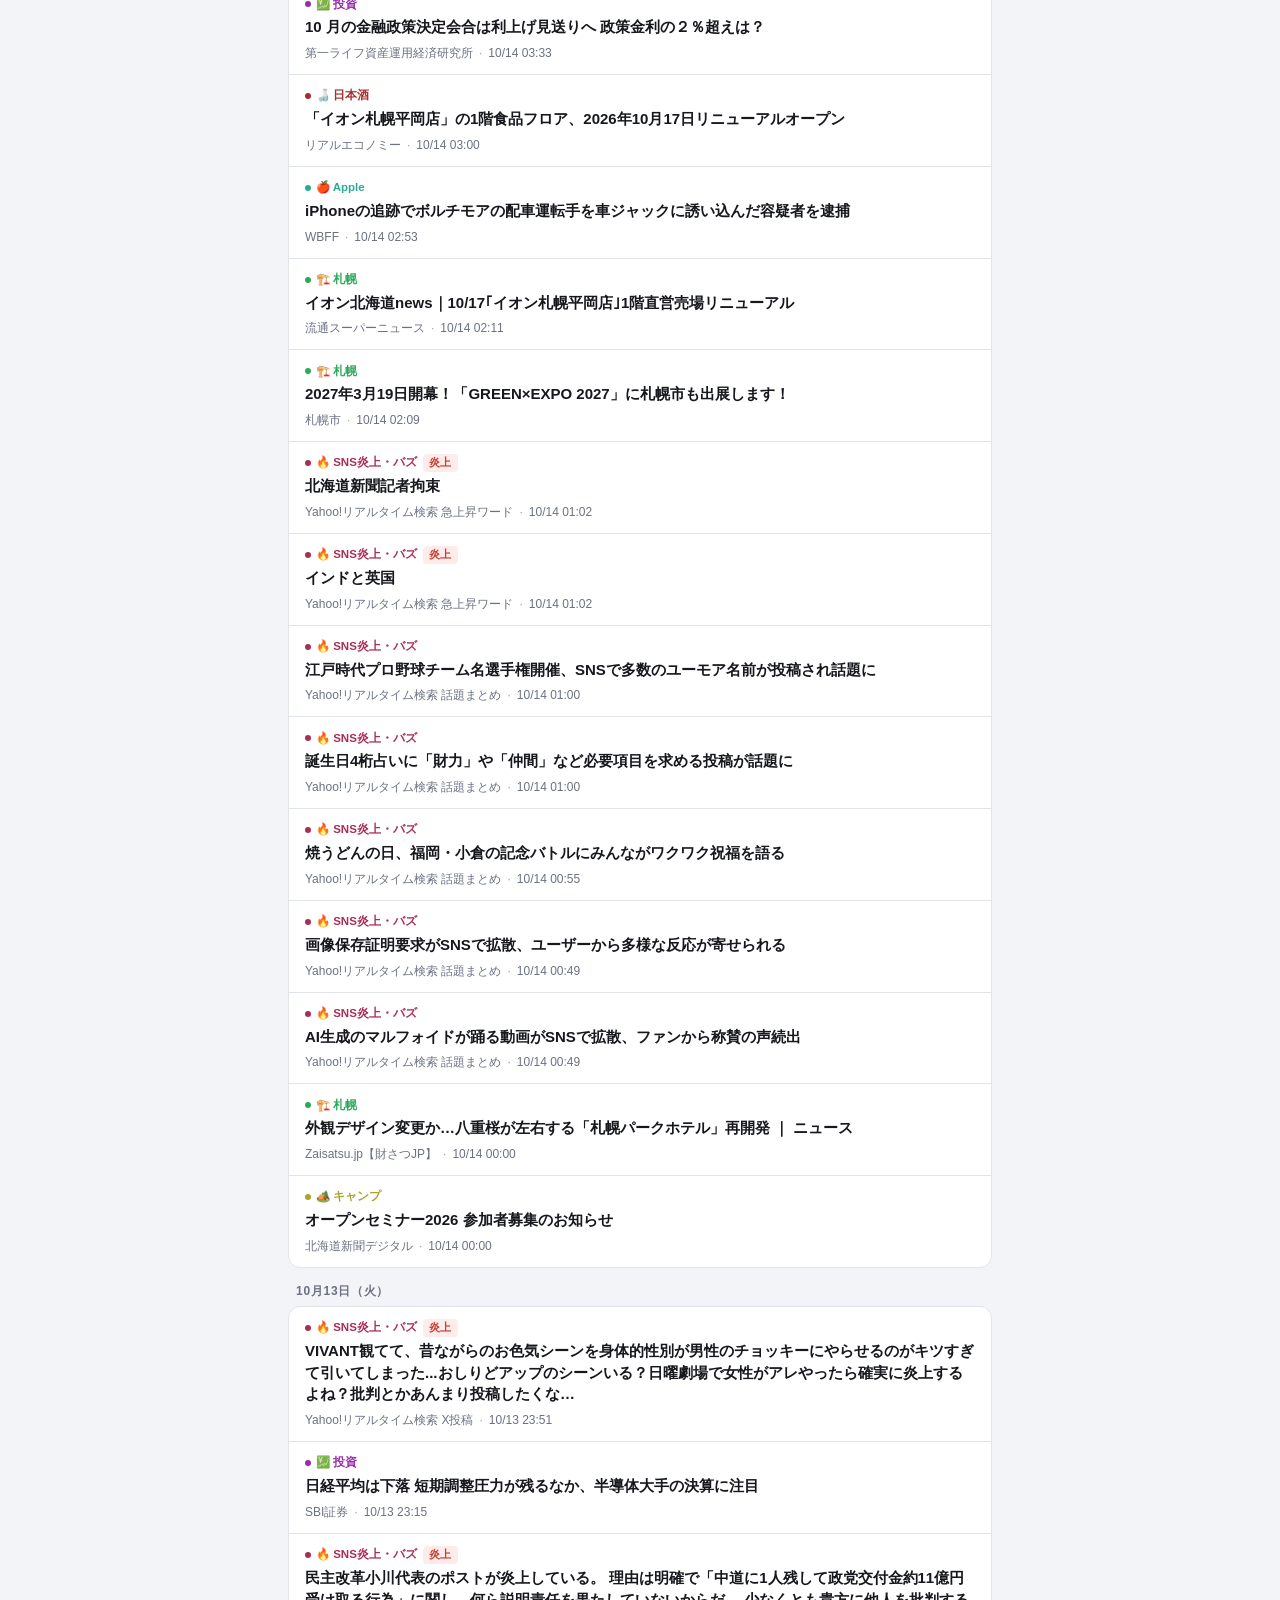
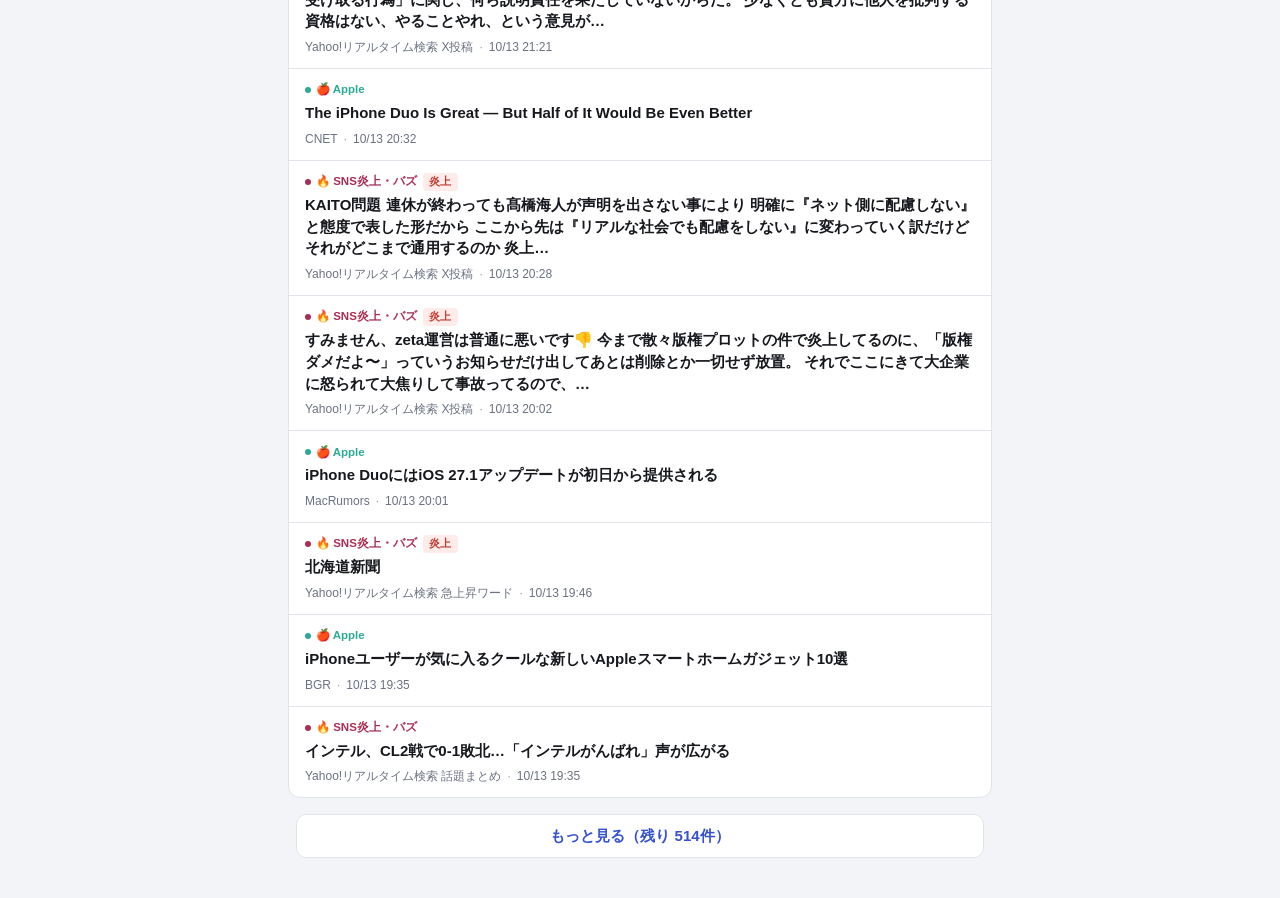
==== commit b39a67fd: "サイトをリニューアル: スマホ向けの一覧、収集の強化、サイトからのカテゴリー管理 UI（docs/index.html, docs/assets/） - スマホでの流し読みを基準に作り直し。コンパクト" ====
--- a/docs/index.html
+++ b/docs/index.html
@@ -2,383 +2,114 @@
 <html lang="ja">
 <head>
   <meta charset="UTF-8">
-  <meta name="viewport" content="width=device-width, initial-scale=1.0">
+  <meta name="viewport" content="width=device-width, initial-scale=1.0, viewport-fit=cover">
+  <meta name="theme-color" content="#f3f4f7" media="(prefers-color-scheme: light)">
+  <meta name="theme-color" content="#0f1115" media="(prefers-color-scheme: dark)">
   <title>マイニュース</title>
-  <style>
-    :root {
-      --bg: #0f1117;
-      --surface: #1a1d27;
-      --surface2: #22263a;
-      --border: #2e3250;
-      --text: #e8eaf6;
-      --text-muted: #8b92b8;
-      --accent: #5c6bc0;
-      --accent-light: #7986cb;
-      --new-badge: #1b5e20;
-      --new-text: #a5d6a7;
-      --radius: 10px;
-      --shadow: 0 2px 12px rgba(0,0,0,0.4);
-    }
-    * { box-sizing: border-box; margin: 0; padding: 0; }
-    body {
-      background: var(--bg);
-      color: var(--text);
-      font-family: -apple-system, BlinkMacSystemFont, "Hiragino Sans",
-        "Hiragino Kaku Gothic ProN", "Noto Sans JP", "Yu Gothic", "Segoe UI", sans-serif;
-      font-size: 15px;
-      line-height: 1.5;
-      min-height: 100vh;
-      -webkit-text-size-adjust: 100%;
-      text-size-adjust: 100%;
-    }
-
-    /* ── Header ── */
-    header {
-      background: var(--surface);
-      border-bottom: 1px solid var(--border);
-      padding: 14px 16px;
-      position: sticky;
-      top: 0;
-      z-index: 10;
-    }
-    .header-row {
-      display: flex;
-      align-items: center;
-      justify-content: space-between;
-      max-width: 900px;
-      margin: 0 auto;
-    }
-    header h1 { font-size: 20px; font-weight: 700; letter-spacing: -0.3px; }
-    .meta { font-size: 12px; color: var(--text-muted); text-align: right; }
-
-    /* ── Controls ── */
-    .controls {
-      background: var(--surface);
-      border-bottom: 1px solid var(--border);
-      padding: 10px 16px;
-      position: sticky;
-      top: 57px;
-      z-index: 9;
-    }
-    .controls-inner {
-      max-width: 900px;
-      margin: 0 auto;
-      display: flex;
-      flex-direction: column;
-      gap: 10px;
-    }
-    #search {
-      width: 100%;
-      background: var(--surface2);
-      border: 1px solid var(--border);
-      border-radius: var(--radius);
-      color: var(--text);
-      font-size: 14px;
-      padding: 8px 14px;
-      outline: none;
-      transition: border-color 0.15s;
-    }
-    #search:focus { border-color: var(--accent-light); }
-    #search::placeholder { color: var(--text-muted); }
-
-    .tabs {
-      display: flex;
-      gap: 6px;
-      flex-wrap: wrap;
-    }
-    .tab {
-      background: var(--surface2);
-      border: 1px solid var(--border);
-      border-radius: 20px;
-      color: var(--text-muted);
-      cursor: pointer;
-      font-size: 13px;
-      padding: 5px 13px;
-      transition: all 0.15s;
-      white-space: nowrap;
-    }
-    .tab:hover { border-color: var(--accent-light); color: var(--text); }
-    .tab.active {
-      background: var(--accent);
-      border-color: var(--accent);
-      color: #fff;
-      font-weight: 600;
-    }
-    .tab .count {
-      opacity: 0.75;
-      font-size: 11px;
-      margin-left: 3px;
-    }
-
-    /* ── Article Grid ── */
-    main {
-      max-width: 900px;
-      margin: 0 auto;
-      padding: 16px;
-    }
-    #stats {
-      color: var(--text-muted);
-      font-size: 13px;
-      margin-bottom: 14px;
-    }
-    #grid {
-      display: grid;
-      grid-template-columns: repeat(auto-fill, minmax(min(280px, 100%), 1fr));
-      gap: 12px;
-    }
-    @media (max-width: 600px) {
-      #grid { grid-template-columns: minmax(0, 1fr); }
-    }
-
-    /* ── Article Card ── */
-    .card {
-      background: var(--surface);
-      border: 1px solid var(--border);
-      border-radius: var(--radius);
-      box-shadow: var(--shadow);
-      display: flex;
-      flex-direction: column;
-      gap: 8px;
-      min-width: 0;
-      overflow-wrap: anywhere;
-      padding: 14px;
-      color: var(--text);
-      text-decoration: none;
-      transition: border-color 0.15s, transform 0.1s;
-    }
-    .card:hover {
-      border-color: var(--accent-light);
-      transform: translateY(-2px);
-    }
-    .card-top {
-      display: flex;
-      align-items: flex-start;
-      gap: 8px;
-    }
-    .cat-badge {
-      background: var(--surface2);
-      border-radius: 6px;
-      font-size: 12px;
-      padding: 3px 7px;
-      white-space: nowrap;
-      flex-shrink: 0;
-    }
-    .new-badge {
-      background: var(--new-badge);
-      border-radius: 6px;
-      color: var(--new-text);
-      font-size: 11px;
-      font-weight: 700;
-      padding: 3px 7px;
-      flex-shrink: 0;
-    }
-    .card-title {
-      color: var(--text);
-      font-size: 14px;
-      font-weight: 600;
-      line-height: 1.45;
-    }
-    .card-summary {
-      color: var(--text-muted);
-      font-size: 12px;
-      line-height: 1.5;
-    }
-    .card-footer {
-      display: flex;
-      align-items: center;
-      gap: 8px;
-      min-width: 0;
-      margin-top: 2px;
-    }
-    .card-source {
-      min-width: 0;
-      color: var(--accent-light);
-      font-size: 12px;
-      font-weight: 500;
-      overflow: hidden;
-      text-overflow: ellipsis;
-      white-space: nowrap;
-    }
-    .card-date {
-      color: var(--text-muted);
-      font-size: 11px;
-      margin-left: auto;
-      white-space: nowrap;
-    }
-
-    /* ── Empty / Loading ── */
-    .empty {
-      color: var(--text-muted);
-      grid-column: 1/-1;
-      padding: 40px 0;
-      text-align: center;
-    }
-    .spinner {
-      animation: spin 0.8s linear infinite;
-      border: 3px solid var(--border);
-      border-top-color: var(--accent-light);
-      border-radius: 50%;
-      height: 36px;
-      margin: 40px auto;
-      width: 36px;
-    }
-    @keyframes spin { to { transform: rotate(360deg); } }
-  </style>
+  <link rel="icon" href="data:image/svg+xml,<svg xmlns='http://www.w3.org/2000/svg' viewBox='0 0 100 100'><text y='.9em' font-size='90'>📰</text></svg>">
+  <link rel="stylesheet" href="assets/news.css?v=3">
 </head>
 <body>
 
-<header>
-  <div class="header-row">
-    <h1>📰 マイニュース</h1>
-    <div class="meta" id="meta">読み込み中...</div>
+<header class="topbar">
+  <div class="wrap">
+    <div class="topbar-row">
+      <a class="brand" href="#">
+        <h1>マイニュース</h1>
+        <span class="stamp" id="stamp">読み込み中…</span>
+      </a>
+      <button class="icon-btn" id="search-toggle" type="button" aria-pressed="false" aria-label="検索">
+        <svg viewBox="0 0 24 24" fill="none" stroke="currentColor" stroke-width="2" stroke-linecap="round"><circle cx="11" cy="11" r="7"/><path d="m20 20-3.5-3.5"/></svg>
+      </button>
+      <a class="icon-btn" id="settings-link" href="#settings" aria-label="カテゴリー管理">
+        <svg viewBox="0 0 24 24" fill="none" stroke="currentColor" stroke-width="2" stroke-linecap="round" stroke-linejoin="round"><path d="M4 6h10M18 6h2M4 12h4M12 12h8M4 18h12M20 18h0"/><circle cx="16" cy="6" r="2"/><circle cx="10" cy="12" r="2"/><circle cx="18" cy="18" r="2"/></svg>
+      </a>
+    </div>
+    <div class="search-row" id="search-row" hidden>
+      <input type="search" id="search" placeholder="見出し・媒体名で検索" enterkeyhint="search" autocomplete="off">
+    </div>
+    <nav class="chips" id="chips" aria-label="カテゴリー"></nav>
   </div>
 </header>
 
-<div class="controls">
-  <div class="controls-inner">
-    <input type="search" id="search" placeholder="🔍 記事を検索...">
-    <div class="tabs" id="tabs"></div>
+<main class="wrap" id="view-news">
+  <section class="trends" id="trends" aria-label="いま急上昇のワード" hidden></section>
+  <div class="toolbar">
+    <span class="count" id="count"></span>
+    <button class="toggle" id="unread-toggle" type="button" aria-pressed="false">未読のみ</button>
+    <button class="text-btn" id="mark-all" type="button">すべて既読</button>
   </div>
-</div>
-
-<main>
-  <div id="stats"></div>
-  <div id="grid"><div class="spinner"></div></div>
+  <div id="feed"><div class="loading">読み込み中…</div></div>
 </main>
 
-<script>
-  const DATA_URL = "./data/articles.json";
-  const NEW_HOURS = 24;
+<main class="wrap" id="view-settings" hidden>
+  <section class="settings" aria-labelledby="settings-title">
+    <h2 id="settings-title">カテゴリー管理</h2>
+    <p class="lead">追加・編集・削除を押すと、GitHub の「Issue（依頼票）」画面が入力済みで開きます。そこで「Create」（送信）を押すと、数分後にこのサイトへ反映されます。GitHub へのログインが必要です。</p>
+    <div id="pending"></div>
+    <button class="btn primary block" id="add-category" type="button">＋ カテゴリーを追加</button>
+    <div id="category-list" class="settings" style="padding:0"></div>
+    <p class="foot"><a class="text-btn" href="#">← ニュースに戻る</a></p>
+  </section>
+</main>
 
-  let allArticles = [];
-  let activeCategory = "all";
-  let searchQuery = "";
+<dialog class="sheet" id="sheet">
+  <form id="category-form" method="dialog" novalidate>
+    <h2 id="sheet-title">カテゴリーを追加</h2>
+    <div class="inline">
+      <label class="field">
+        <span>絵文字</span>
+        <input name="emoji" maxlength="8" placeholder="📰">
+      </label>
+      <label class="field">
+        <span>名前</span>
+        <input name="name" maxlength="30" required placeholder="例: ラーメン">
+      </label>
+    </div>
+    <label class="field">
+      <span>検索キーワード</span>
+      <textarea name="keywords" placeholder="例:&#10;札幌 ラーメン 新店&#10;札幌 ラーメン オープン"></textarea>
+      <small>1行に1つ。Google ニュースでこの語を検索します。空白で区切ると「両方を含む」記事になります。</small>
+    </label>
+    <label class="field">
+      <span>除外ワード（任意）</span>
+      <textarea name="exclude" placeholder="例:&#10;閉店&#10;事故"></textarea>
+      <small>この語を含む記事は取り込みません。1行に1つ。</small>
+    </label>
+    <div class="field">
+      <span>記事の言語</span>
+      <div class="seg" role="radiogroup">
+        <label><input type="radio" name="lang" value="ja" checked><span>日本語</span></label>
+        <label><input type="radio" name="lang" value="en"><span>英語（日本語に翻訳）</span></label>
+      </div>
+    </div>
+    <label class="check"><input type="checkbox" name="notify"> 新着をスマホに通知する</label>
+    <details class="adv">
+      <summary>RSS を追加する（上級者向け・任意）</summary>
+      <div class="adv-body">
+        <label class="field">
+          <span>RSS の名前</span>
+          <input name="feed_name" placeholder="例: PR TIMES">
+        </label>
+        <label class="field">
+          <span>RSS の URL</span>
+          <input name="feed_url" type="url" inputmode="url" placeholder="https://…">
+        </label>
+        <label class="field">
+          <span>取り込む記事の条件（任意）</span>
+          <textarea name="feed_match" placeholder="例:&#10;ラーメン 札幌"></textarea>
+          <small>どれかの語を含む記事だけ取り込みます。1行に1つ。空なら全部。</small>
+        </label>
+      </div>
+    </details>
+    <p class="err" id="form-error" hidden></p>
+    <div class="sheet-actions">
+      <button class="btn" type="button" id="sheet-cancel">やめる</button>
+      <button class="btn primary" type="submit" id="sheet-submit">GitHub で送信へ</button>
+    </div>
+  </form>
+</dialog>
 
-  function formatDate(iso) {
-    if (!iso) return "";
-    const d = new Date(iso);
-    const now = new Date();
-    const diffH = (now - d) / 3600000;
-    if (diffH < 1) return "1時間以内";
-    if (diffH < 24) return `${Math.floor(diffH)}時間前`;
-    const diffD = Math.floor(diffH / 24);
-    if (diffD < 7) return `${diffD}日前`;
-    return d.toLocaleDateString("ja-JP", { month: "short", day: "numeric" });
-  }
-
-  // 記事データには X の投稿など第三者が書いた文章が入るので、必ずエスケープして表示する
-  function esc(value) {
-    return String(value ?? "").replace(/[&<>"']/g, c =>
-      ({ "&": "&amp;", "<": "&lt;", ">": "&gt;", '"': "&quot;", "'": "&#39;" }[c]));
-  }
-
-  // http / https 以外（javascript: など）のリンクは無効にする
-  function safeUrl(url) {
-    return /^https?:\/\//i.test(url || "") ? esc(url) : "#";
-  }
-
-  function isNew(article) {
-    if (!article.first_seen) return false;
-    return (new Date() - new Date(article.first_seen)) / 3600000 < NEW_HOURS;
-  }
-
-  function buildTabs(articles) {
-    const counts = { all: articles.length };
-    const labels = {};
-    for (const a of articles) {
-      counts[a.category] = (counts[a.category] || 0) + 1;
-      labels[a.category] = a.category_label;
-    }
-    const tabsEl = document.getElementById("tabs");
-    tabsEl.innerHTML = "";
-
-    const makeTab = (key, label) => {
-      const btn = document.createElement("button");
-      btn.className = "tab" + (key === activeCategory ? " active" : "");
-      btn.dataset.cat = key;
-      btn.innerHTML = `${esc(label)}<span class="count">${counts[key] || 0}</span>`;
-      btn.addEventListener("click", () => {
-        activeCategory = key;
-        document.querySelectorAll(".tab").forEach(t =>
-          t.classList.toggle("active", t.dataset.cat === key)
-        );
-        render();
-      });
-      tabsEl.appendChild(btn);
-    };
-
-    makeTab("all", "すべて");
-    for (const [cat, label] of Object.entries(labels)) {
-      if (counts[cat]) makeTab(cat, label);
-    }
-  }
-
-  function render() {
-    const q = searchQuery.toLowerCase();
-    const filtered = allArticles.filter(a => {
-      if (activeCategory !== "all" && a.category !== activeCategory) return false;
-      if (q) {
-        const hay = `${a.title} ${a.source} ${a.summary} ${a.category_label}`.toLowerCase();
-        if (!hay.includes(q)) return false;
-      }
-      return true;
-    });
-
-    const statsEl = document.getElementById("stats");
-    statsEl.textContent = `${filtered.length} 件表示`;
-
-    const grid = document.getElementById("grid");
-    if (!filtered.length) {
-      grid.innerHTML = '<div class="empty">記事が見つかりません</div>';
-      return;
-    }
-
-    grid.innerHTML = filtered.map(a => `
-      <a class="card" href="${safeUrl(a.url)}" target="_blank" rel="noopener">
-        <div class="card-top">
-          <span class="cat-badge">${esc(a.category_label)}</span>
-          ${isNew(a) ? '<span class="new-badge">NEW</span>' : ""}
-        </div>
-        <div class="card-title">${esc(a.title)}</div>
-        ${a.summary ? `<div class="card-summary">${esc(a.summary)}</div>` : ""}
-        <div class="card-footer">
-          <span class="card-source">${esc(a.source)}</span>
-          <span class="card-date">${formatDate(a.published)}</span>
-        </div>
-      </a>
-    `).join("");
-  }
-
-  async function load() {
-    try {
-      const res = await fetch(DATA_URL + "?t=" + Date.now());
-      const data = await res.json();
-      allArticles = data.articles || [];
-
-      const metaEl = document.getElementById("meta");
-      if (data.last_updated) {
-        const d = new Date(data.last_updated);
-        metaEl.innerHTML =
-          `更新: ${d.toLocaleString("ja-JP", { month: "short", day: "numeric", hour: "2-digit", minute: "2-digit" })}<br>` +
-          `今回 +${data.last_run_new_count || 0}件 / 計${data.total_articles || 0}件`;
-      } else {
-        metaEl.textContent = "まだデータがありません";
-      }
-
-      buildTabs(allArticles);
-      render();
-    } catch (e) {
-      document.getElementById("grid").innerHTML =
-        '<div class="empty">データの読み込みに失敗しました<br><small>' + esc(e.message) + '</small></div>';
-    }
-  }
-
-  document.getElementById("search").addEventListener("input", e => {
-    searchQuery = e.target.value;
-    render();
-  });
-
-  load();
-</script>
+<script src="assets/news.js?v=3"></script>
 </body>
 </html>
--- a/docs/assets/news.css
+++ b/docs/assets/news.css
@@ -0,0 +1,480 @@
+/* ============================================================
+   マイニュース — スマホでの流し読みを基準にしたスタイル
+   ライト基準 / OS のダーク設定に追従
+   ============================================================ */
+:root {
+  --bg: #f3f4f7;
+  --surface: #ffffff;
+  --surface-2: #eceef3;
+  --line: #e1e4ea;
+  --ink: #16181d;
+  --ink-2: #3a3f4b;
+  --muted: #6a7182;
+  --faint: #9aa0ad;
+  --accent: #3451d1;
+  --accent-ink: #ffffff;
+  --accent-soft: rgba(52, 81, 209, 0.10);
+  --new: #0f7b4f;
+  --new-bg: #e3f5ec;
+  --enjo: #c63b2f;
+  --enjo-bg: #fdecea;
+  --warn-bg: #fff6e0;
+  --warn-ink: #7a5300;
+  --cat-l: 42%;
+  --cat-s: 58%;
+  --radius: 12px;
+  --header-h: 52px;
+  color-scheme: light;
+}
+
+@media (prefers-color-scheme: dark) {
+  :root:not([data-theme="light"]) {
+    --bg: #0f1115;
+    --surface: #171a21;
+    --surface-2: #20242d;
+    --line: #272b35;
+    --ink: #e8eaf0;
+    --ink-2: #c3c7d1;
+    --muted: #959caa;
+    --faint: #6b7180;
+    --accent: #8fa2ff;
+    --accent-ink: #0f1115;
+    --accent-soft: rgba(143, 162, 255, 0.14);
+    --new: #6fd3a4;
+    --new-bg: rgba(111, 211, 164, 0.14);
+    --enjo: #ff8a7e;
+    --enjo-bg: rgba(255, 138, 126, 0.14);
+    --warn-bg: rgba(255, 196, 77, 0.14);
+    --warn-ink: #ffd27a;
+    --cat-l: 72%;
+    --cat-s: 62%;
+    color-scheme: dark;
+  }
+}
+
+:root[data-theme="dark"] {
+  --bg: #0f1115;
+  --surface: #171a21;
+  --surface-2: #20242d;
+  --line: #272b35;
+  --ink: #e8eaf0;
+  --ink-2: #c3c7d1;
+  --muted: #959caa;
+  --faint: #6b7180;
+  --accent: #8fa2ff;
+  --accent-ink: #0f1115;
+  --accent-soft: rgba(143, 162, 255, 0.14);
+  --new: #6fd3a4;
+  --new-bg: rgba(111, 211, 164, 0.14);
+  --enjo: #ff8a7e;
+  --enjo-bg: rgba(255, 138, 126, 0.14);
+  --warn-bg: rgba(255, 196, 77, 0.14);
+  --warn-ink: #ffd27a;
+  --cat-l: 72%;
+  --cat-s: 62%;
+  color-scheme: dark;
+}
+
+* { box-sizing: border-box; margin: 0; padding: 0; }
+
+html { -webkit-text-size-adjust: 100%; text-size-adjust: 100%; }
+
+body {
+  background: var(--bg);
+  color: var(--ink);
+  font-family: -apple-system, BlinkMacSystemFont, "Hiragino Sans", "Hiragino Kaku Gothic ProN",
+    "Noto Sans JP", "Yu Gothic", "Segoe UI", sans-serif;
+  font-size: 15px;
+  line-height: 1.5;
+  min-height: 100vh;
+  overflow-wrap: anywhere;
+}
+
+button, input, textarea, select { font: inherit; color: inherit; }
+button { background: none; border: 0; cursor: pointer; }
+a { color: inherit; text-decoration: none; }
+:focus-visible { outline: 2px solid var(--accent); outline-offset: 2px; border-radius: 6px; }
+[hidden] { display: none !important; }
+
+.wrap { max-width: 720px; margin: 0 auto; }
+
+/* ── ヘッダー ── */
+.topbar {
+  position: sticky;
+  top: 0;
+  z-index: 20;
+  background: color-mix(in srgb, var(--bg) 88%, transparent);
+  backdrop-filter: saturate(1.4) blur(12px);
+  -webkit-backdrop-filter: saturate(1.4) blur(12px);
+  border-bottom: 1px solid var(--line);
+}
+.topbar-row {
+  display: flex;
+  align-items: center;
+  gap: 8px;
+  height: var(--header-h);
+  padding: 0 12px 0 16px;
+}
+.brand { display: flex; align-items: baseline; gap: 8px; min-width: 0; flex: 1; }
+.brand h1 { font-size: 18px; font-weight: 800; letter-spacing: 0.01em; white-space: nowrap; }
+.brand .stamp {
+  font-size: 12px;
+  color: var(--muted);
+  font-variant-numeric: tabular-nums;
+  white-space: nowrap;
+  overflow: hidden;
+  text-overflow: ellipsis;
+}
+.icon-btn {
+  display: grid;
+  place-items: center;
+  width: 38px;
+  height: 38px;
+  border-radius: 10px;
+  color: var(--ink-2);
+  flex: 0 0 auto;
+}
+.icon-btn:hover { background: var(--surface-2); }
+.icon-btn[aria-pressed="true"] { background: var(--accent-soft); color: var(--accent); }
+.icon-btn svg { width: 20px; height: 20px; }
+
+.search-row { padding: 0 16px 10px; }
+.search-row input {
+  width: 100%;
+  height: 40px;
+  padding: 0 14px;
+  border-radius: 10px;
+  border: 1px solid var(--line);
+  background: var(--surface);
+  outline: none;
+}
+.search-row input:focus { border-color: var(--accent); }
+
+/* カテゴリーの横スクロール */
+.chips {
+  display: flex;
+  gap: 6px;
+  overflow-x: auto;
+  padding: 0 16px 10px;
+  scrollbar-width: none;
+  -webkit-overflow-scrolling: touch;
+}
+.chips::-webkit-scrollbar { display: none; }
+.chip {
+  display: inline-flex;
+  align-items: center;
+  gap: 5px;
+  flex: 0 0 auto;
+  height: 32px;
+  padding: 0 12px;
+  border-radius: 999px;
+  border: 1px solid var(--line);
+  background: var(--surface);
+  color: var(--ink-2);
+  font-size: 13px;
+  white-space: nowrap;
+}
+.chip .n {
+  font-size: 11px;
+  font-weight: 700;
+  color: var(--muted);
+  font-variant-numeric: tabular-nums;
+}
+.chip[aria-pressed="true"] {
+  background: var(--ink);
+  border-color: var(--ink);
+  color: var(--bg);
+  font-weight: 700;
+}
+.chip[aria-pressed="true"] .n { color: var(--bg); opacity: 0.8; }
+
+/* ── いま急上昇（「すべて」の上部の帯） ── */
+.trends {
+  display: flex;
+  align-items: center;
+  gap: 6px;
+  overflow-x: auto;
+  padding: 12px 16px 2px;
+  scrollbar-width: none;
+  -webkit-overflow-scrolling: touch;
+}
+.trends::-webkit-scrollbar { display: none; }
+.trends-head {
+  flex: 0 0 auto;
+  font-size: 12px;
+  font-weight: 800;
+  color: var(--enjo);
+  padding-right: 4px;
+  white-space: nowrap;
+}
+.trend {
+  flex: 0 0 auto;
+  font-size: 13px;
+  padding: 4px 10px;
+  border-radius: 8px;
+  background: var(--surface);
+  border: 1px solid var(--line);
+  color: var(--ink-2);
+  white-space: nowrap;
+}
+
+/* ── 一覧の上の操作行 ── */
+.toolbar {
+  display: flex;
+  align-items: center;
+  gap: 8px;
+  padding: 12px 16px 4px;
+  font-size: 13px;
+  color: var(--muted);
+}
+.toolbar .count { flex: 1; font-variant-numeric: tabular-nums; }
+.toolbar .count strong { color: var(--new); font-weight: 700; }
+.text-btn {
+  height: 30px;
+  padding: 0 10px;
+  border-radius: 8px;
+  font-size: 13px;
+  color: var(--accent);
+  font-weight: 600;
+}
+.text-btn:hover { background: var(--accent-soft); }
+.toggle {
+  display: inline-flex;
+  align-items: center;
+  gap: 6px;
+  height: 30px;
+  padding: 0 10px;
+  border-radius: 8px;
+  border: 1px solid var(--line);
+  background: var(--surface);
+  color: var(--ink-2);
+  font-size: 13px;
+}
+.toggle[aria-pressed="true"] { border-color: var(--accent); color: var(--accent); background: var(--accent-soft); font-weight: 600; }
+
+/* ── 記事の一覧 ── */
+.day {
+  position: sticky;
+  top: calc(var(--sticky-top, 96px));
+  z-index: 5;
+  padding: 14px 16px 6px;
+  font-size: 12px;
+  font-weight: 700;
+  color: var(--muted);
+  letter-spacing: 0.06em;
+  background: var(--bg);
+}
+.list { background: var(--surface); border-block: 1px solid var(--line); }
+@media (min-width: 720px) {
+  .list { border: 1px solid var(--line); border-radius: var(--radius); overflow: hidden; margin: 0 8px; }
+}
+
+.row { position: relative; border-top: 1px solid var(--line); }
+.row:first-child { border-top: 0; }
+.row-link { display: block; padding: 12px 16px 4px; }
+.row-link:active { background: var(--surface-2); }
+.row-tags { display: flex; align-items: center; gap: 6px; margin-bottom: 3px; min-height: 18px; }
+.cat {
+  display: inline-flex;
+  align-items: center;
+  gap: 5px;
+  font-size: 11.5px;
+  font-weight: 700;
+  color: hsl(var(--hue) var(--cat-s) var(--cat-l));
+  white-space: nowrap;
+}
+.cat::before {
+  content: "";
+  width: 6px;
+  height: 6px;
+  border-radius: 50%;
+  background: currentColor;
+}
+.badge {
+  font-size: 10.5px;
+  font-weight: 800;
+  letter-spacing: 0.04em;
+  padding: 1px 6px;
+  border-radius: 4px;
+}
+.badge.new { color: var(--new); background: var(--new-bg); }
+.badge.enjo { color: var(--enjo); background: var(--enjo-bg); }
+.row-title {
+  font-size: 15px;
+  font-weight: 600;
+  line-height: 1.45;
+  color: var(--ink);
+  display: -webkit-box;
+  -webkit-line-clamp: 3;
+  -webkit-box-orient: vertical;
+  overflow: hidden;
+  text-wrap: pretty;
+}
+.row-sum {
+  margin-top: 3px;
+  font-size: 13px;
+  color: var(--muted);
+  line-height: 1.5;
+  display: -webkit-box;
+  -webkit-line-clamp: 2;
+  -webkit-box-orient: vertical;
+  overflow: hidden;
+}
+.row-meta {
+  display: flex;
+  align-items: center;
+  gap: 6px;
+  padding: 2px 16px 12px;
+  font-size: 12px;
+  color: var(--muted);
+  min-width: 0;
+}
+.row-meta .src { overflow: hidden; text-overflow: ellipsis; white-space: nowrap; min-width: 0; }
+.row-meta time { white-space: nowrap; font-variant-numeric: tabular-nums; flex: 0 0 auto; }
+.row-meta .dot { color: var(--faint); flex: 0 0 auto; }
+.more {
+  flex: 0 0 auto;
+  margin-left: auto;
+  font-size: 12px;
+  font-weight: 700;
+  color: var(--accent);
+  padding: 2px 8px;
+  border-radius: 6px;
+  background: var(--accent-soft);
+  white-space: nowrap;
+}
+.related { list-style: none; padding: 0 16px 12px 28px; display: grid; gap: 6px; }
+.related a { font-size: 13px; color: var(--accent); }
+.related a::before { content: "↳ "; color: var(--faint); }
+
+.row.is-read .row-title { color: var(--faint); font-weight: 500; }
+.row.is-read .cat { opacity: 0.6; }
+
+.empty, .loading {
+  padding: 56px 24px;
+  text-align: center;
+  color: var(--muted);
+  font-size: 14px;
+}
+.load-more {
+  display: block;
+  width: calc(100% - 32px);
+  margin: 16px auto 40px;
+  height: 44px;
+  border-radius: 10px;
+  border: 1px solid var(--line);
+  background: var(--surface);
+  color: var(--accent);
+  font-weight: 700;
+}
+.foot { padding: 8px 16px 48px; font-size: 12px; color: var(--faint); text-align: center; }
+
+/* ── カテゴリー管理 ── */
+.settings { padding: 16px 16px 64px; display: grid; gap: 16px; }
+.settings h2 { font-size: 20px; font-weight: 800; }
+.lead { font-size: 13px; color: var(--muted); }
+.notice {
+  background: var(--warn-bg);
+  color: var(--warn-ink);
+  border-radius: 10px;
+  padding: 10px 12px;
+  font-size: 13px;
+}
+.cat-card {
+  background: var(--surface);
+  border: 1px solid var(--line);
+  border-radius: var(--radius);
+  padding: 14px;
+  display: grid;
+  gap: 8px;
+}
+.cat-card header { display: flex; align-items: center; gap: 8px; }
+.cat-card h3 { font-size: 16px; font-weight: 700; flex: 1; min-width: 0; }
+.cat-card .swatch {
+  width: 10px; height: 10px; border-radius: 50%;
+  background: hsl(var(--hue) var(--cat-s) var(--cat-l));
+  flex: 0 0 auto;
+}
+.kv { font-size: 12.5px; color: var(--muted); display: flex; gap: 6px; flex-wrap: wrap; align-items: baseline; }
+.kv b { font-weight: 600; color: var(--ink-2); flex: 0 0 auto; }
+.tag {
+  display: inline-block;
+  font-size: 12px;
+  padding: 1px 8px;
+  border-radius: 999px;
+  background: var(--surface-2);
+  color: var(--ink-2);
+}
+.card-actions { display: flex; gap: 8px; justify-content: flex-end; }
+.btn {
+  height: 40px;
+  padding: 0 16px;
+  border-radius: 10px;
+  font-weight: 700;
+  font-size: 14px;
+  border: 1px solid var(--line);
+  background: var(--surface);
+  color: var(--ink);
+}
+.btn.primary { background: var(--accent); border-color: var(--accent); color: var(--accent-ink); }
+.btn.danger { color: var(--enjo); }
+.btn.small { height: 32px; padding: 0 12px; font-size: 13px; }
+.btn.block { width: 100%; }
+
+/* ── 入力シート ── */
+dialog.sheet {
+  border: 0;
+  padding: 0;
+  margin: auto auto 0;
+  width: 100%;
+  max-width: 560px;
+  max-height: 92vh;
+  border-radius: 18px 18px 0 0;
+  background: var(--surface);
+  color: var(--ink);
+}
+@media (min-width: 600px) { dialog.sheet { margin: auto; border-radius: 18px; } }
+dialog.sheet::backdrop { background: rgba(10, 12, 16, 0.5); }
+.sheet form { display: grid; gap: 14px; padding: 18px 18px calc(18px + env(safe-area-inset-bottom, 0px)); }
+.sheet h2 { font-size: 18px; font-weight: 800; }
+.field { display: grid; gap: 6px; }
+.field > span { font-size: 13px; font-weight: 700; color: var(--ink-2); }
+.field small { font-size: 12px; color: var(--muted); }
+.field input, .field textarea {
+  width: 100%;
+  border: 1px solid var(--line);
+  border-radius: 10px;
+  background: var(--bg);
+  padding: 10px 12px;
+  outline: none;
+}
+.field input:focus, .field textarea:focus { border-color: var(--accent); }
+.field textarea { min-height: 88px; resize: vertical; line-height: 1.6; }
+.inline { display: grid; grid-template-columns: 76px 1fr; gap: 10px; }
+.seg { display: flex; background: var(--surface-2); border-radius: 10px; padding: 3px; }
+.seg label { flex: 1; }
+.seg input { position: absolute; opacity: 0; pointer-events: none; }
+.seg span {
+  display: block;
+  text-align: center;
+  padding: 7px 4px;
+  border-radius: 8px;
+  font-size: 13px;
+  font-weight: 600;
+  color: var(--muted);
+}
+.seg input:checked + span { background: var(--surface); color: var(--ink); box-shadow: 0 1px 2px rgba(0, 0, 0, 0.12); }
+.seg input:focus-visible + span { outline: 2px solid var(--accent); }
+.check { display: flex; align-items: center; gap: 10px; font-size: 14px; }
+.check input { width: 20px; height: 20px; accent-color: var(--accent); }
+details.adv { border-top: 1px solid var(--line); padding-top: 12px; }
+details.adv summary { font-size: 13px; font-weight: 700; color: var(--accent); cursor: pointer; }
+details.adv[open] summary { margin-bottom: 12px; }
+.adv-body { display: grid; gap: 12px; }
+.sheet-actions { display: flex; gap: 8px; }
+.sheet-actions .btn { flex: 1; }
+.err { color: var(--enjo); font-size: 13px; }
+
+@media (prefers-reduced-motion: no-preference) {
+  .row-link, .chip, .btn, .icon-btn { transition: background-color 0.15s, color 0.15s, border-color 0.15s; }
+}
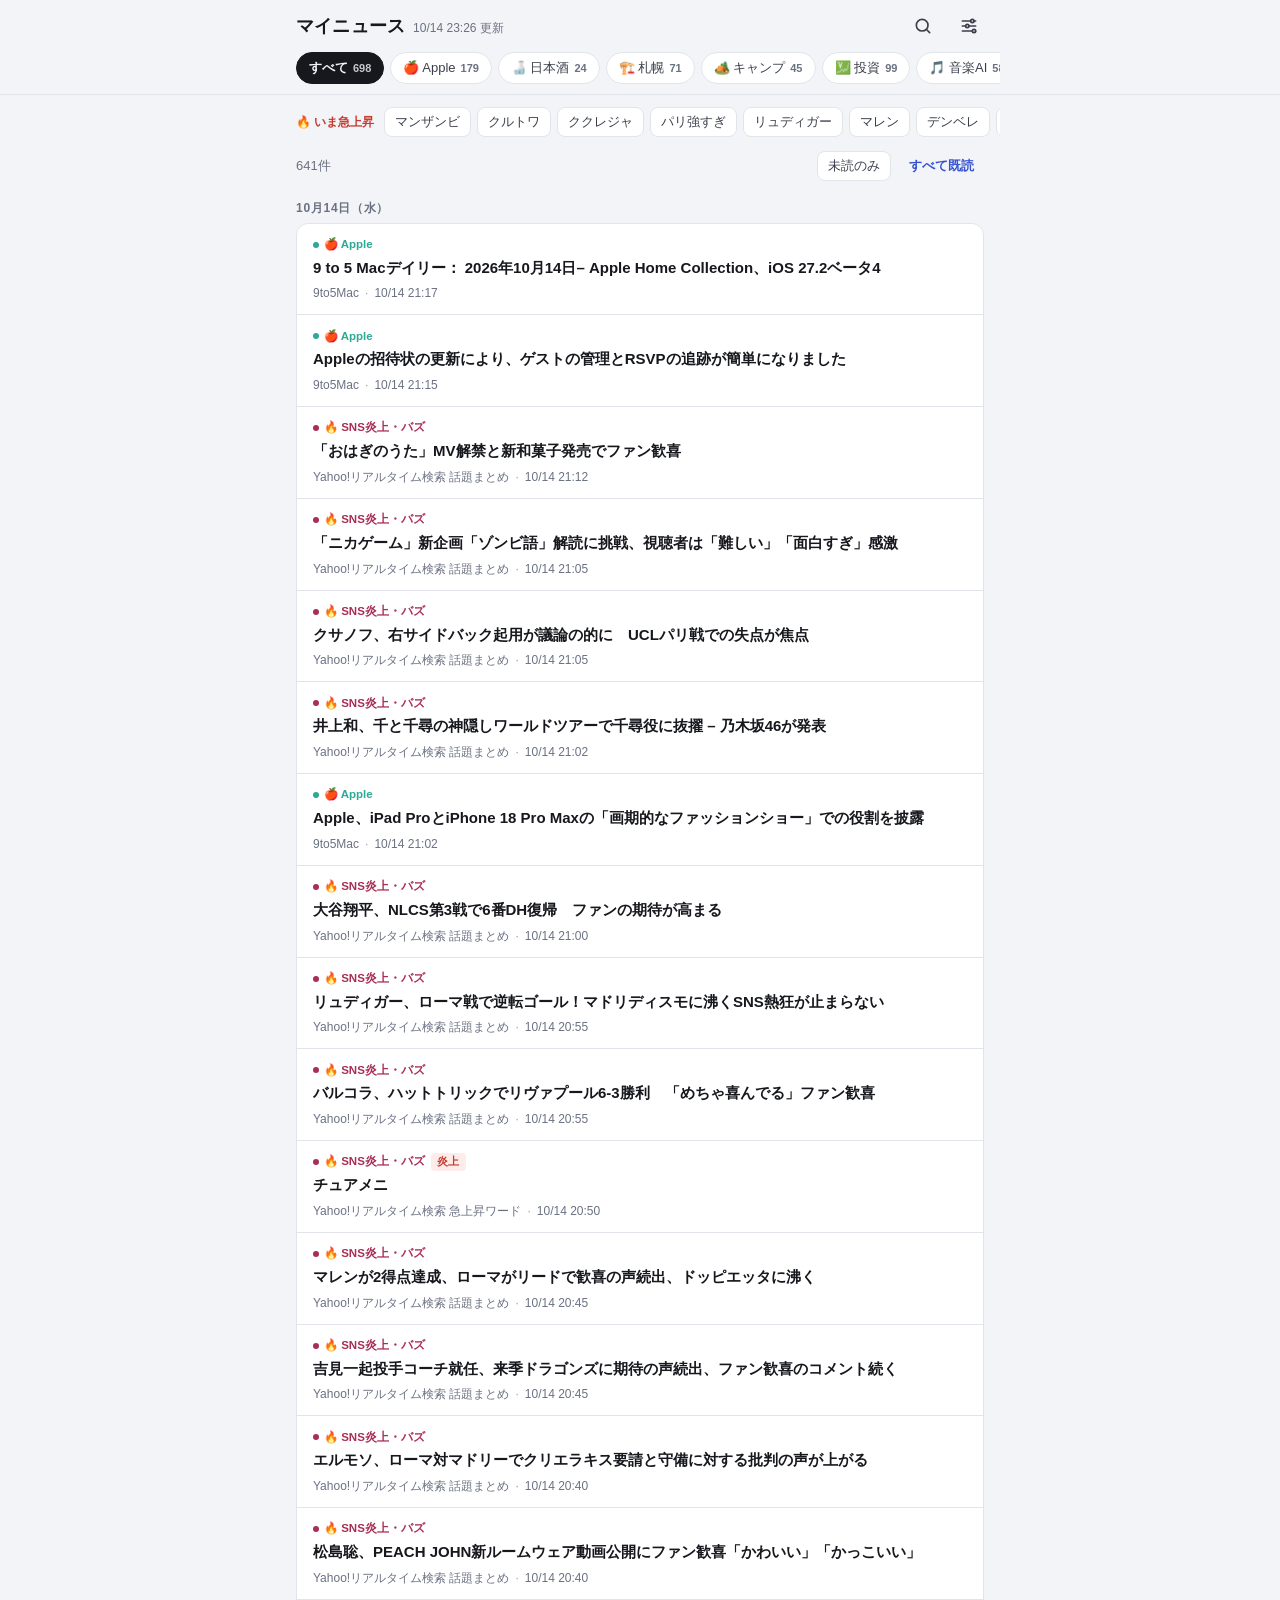
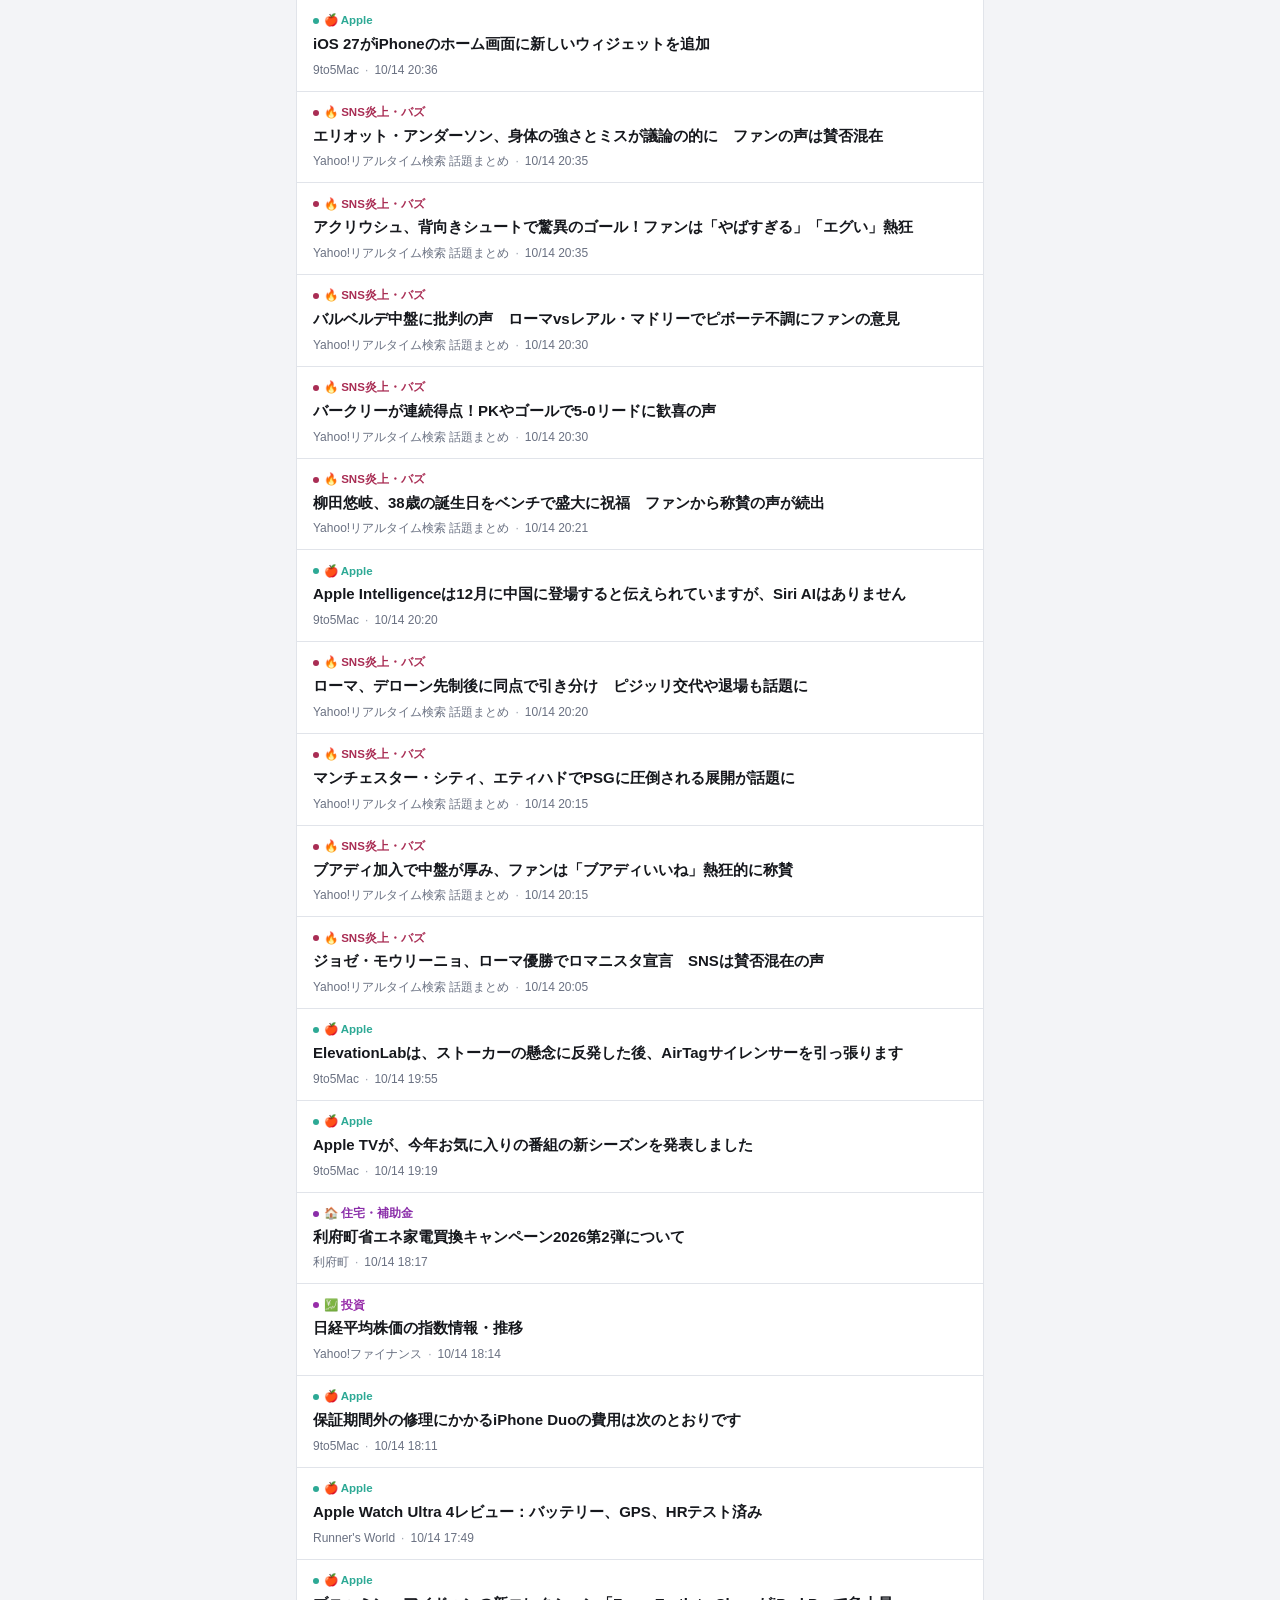
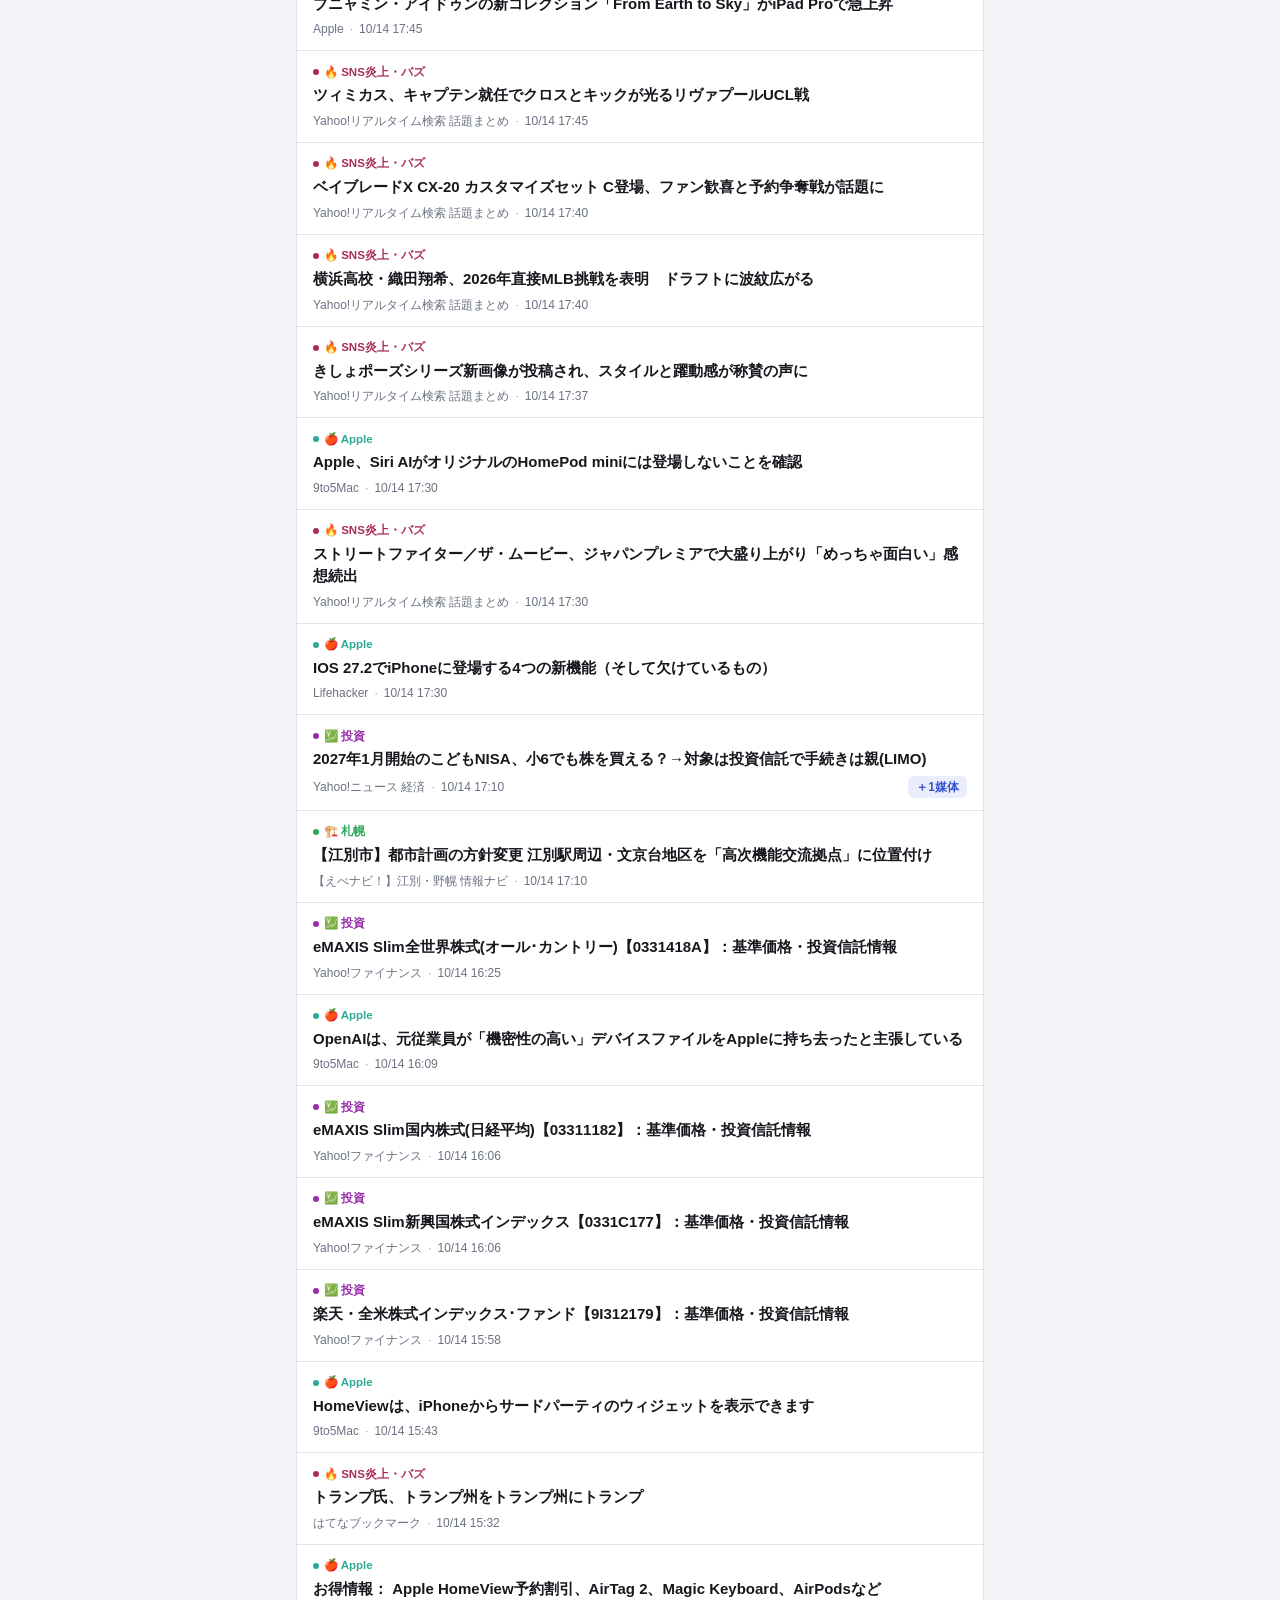
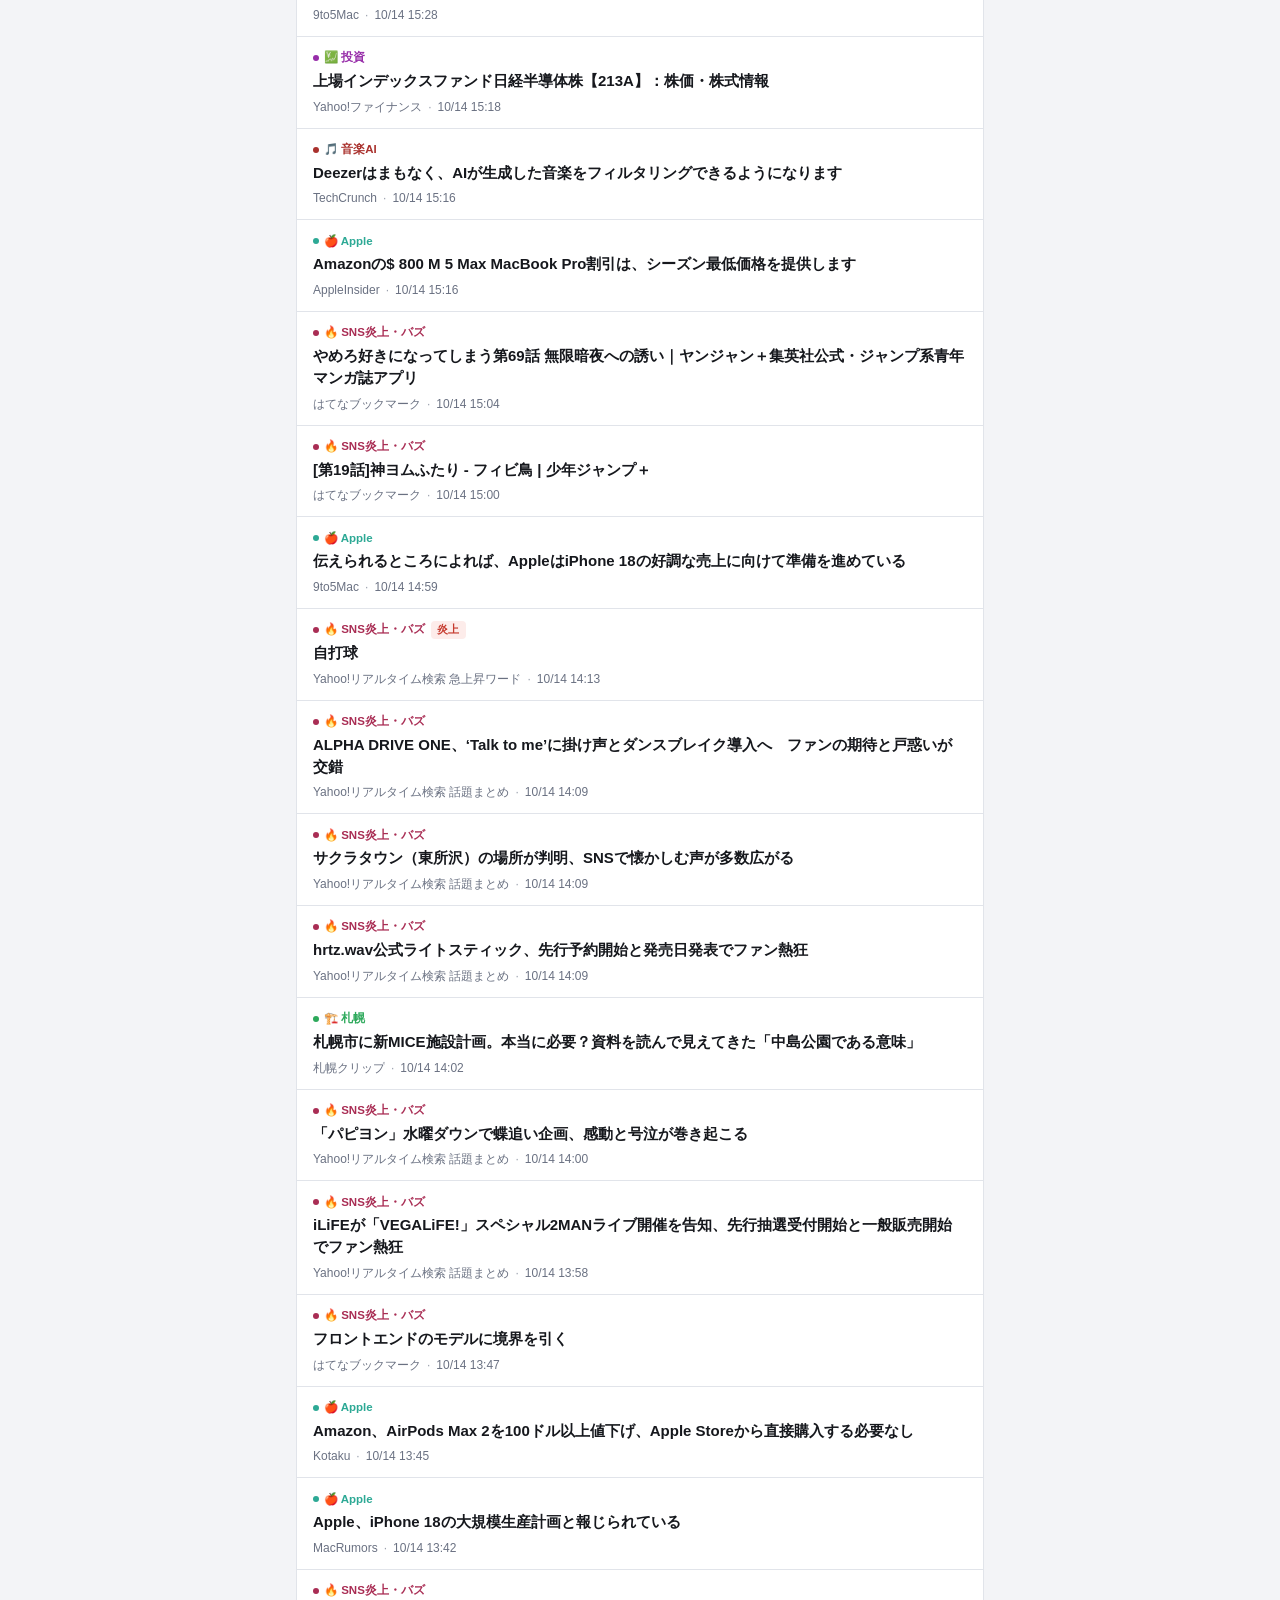
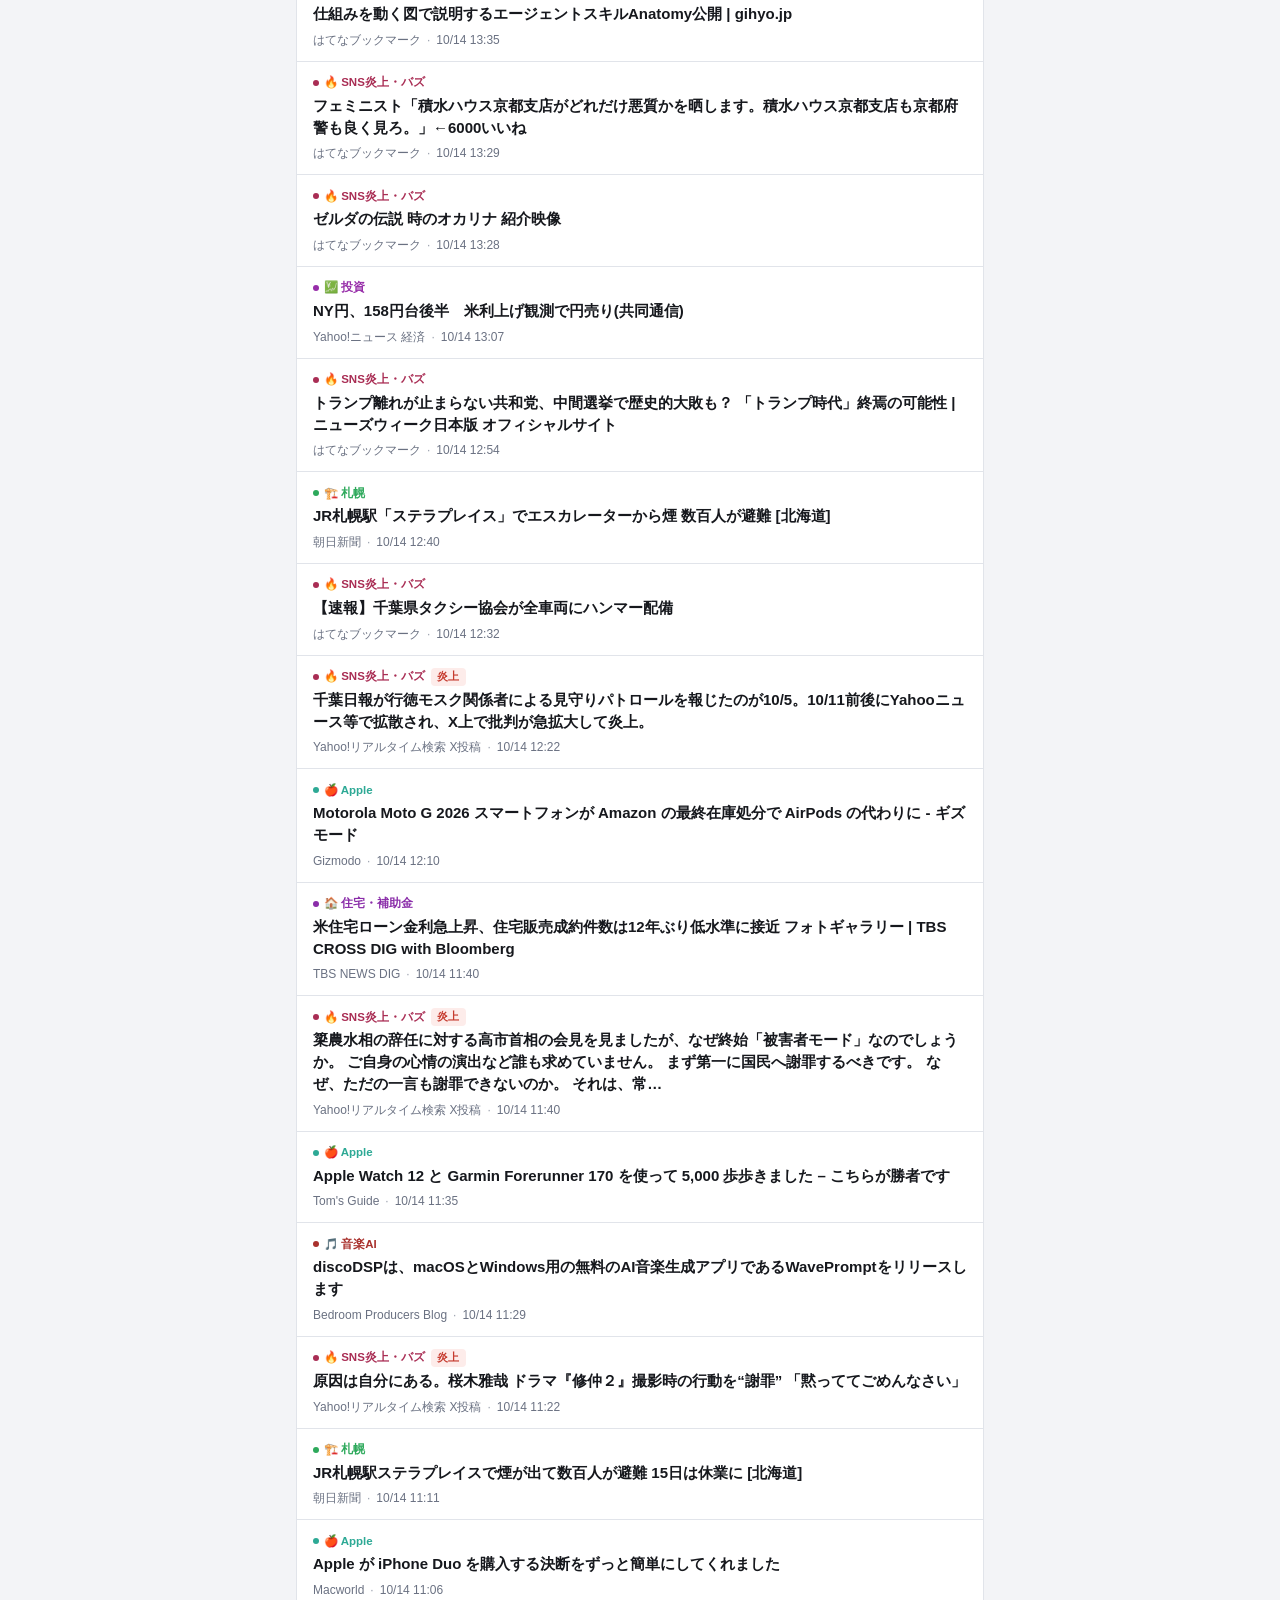
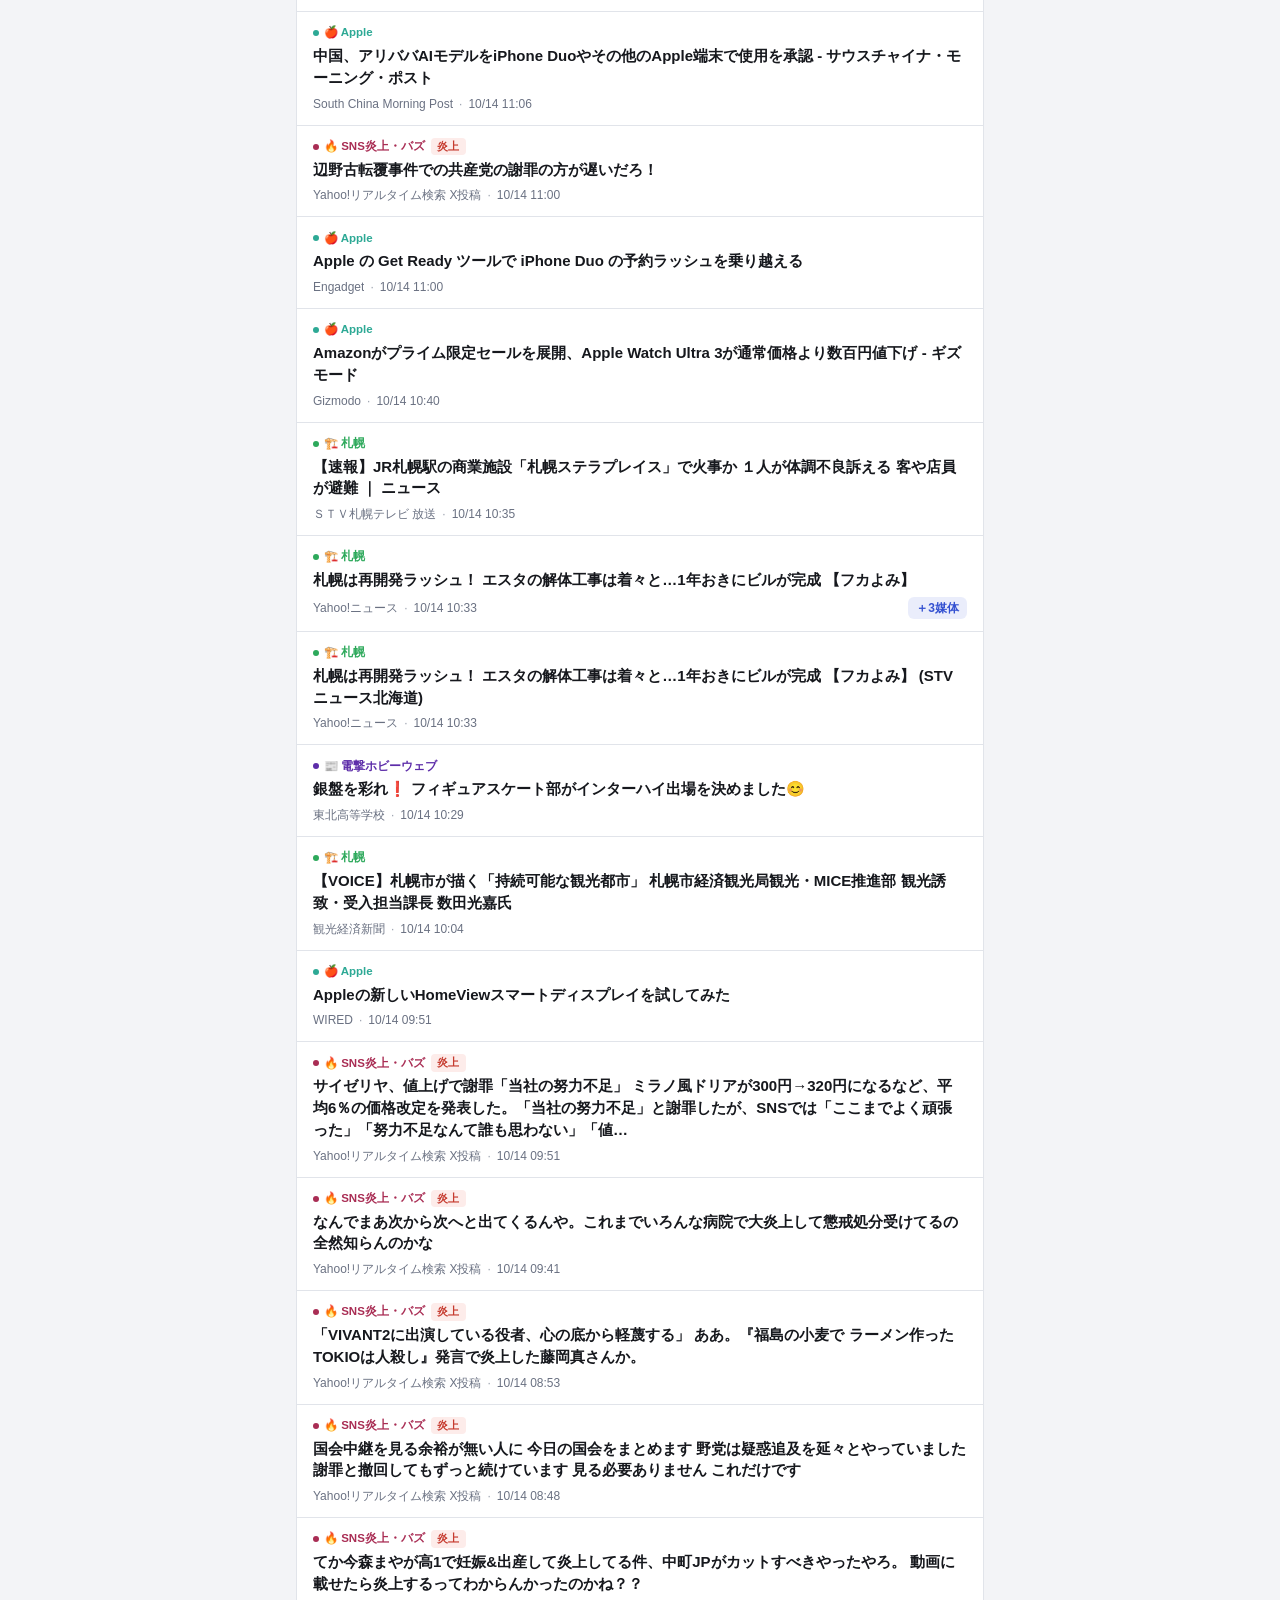
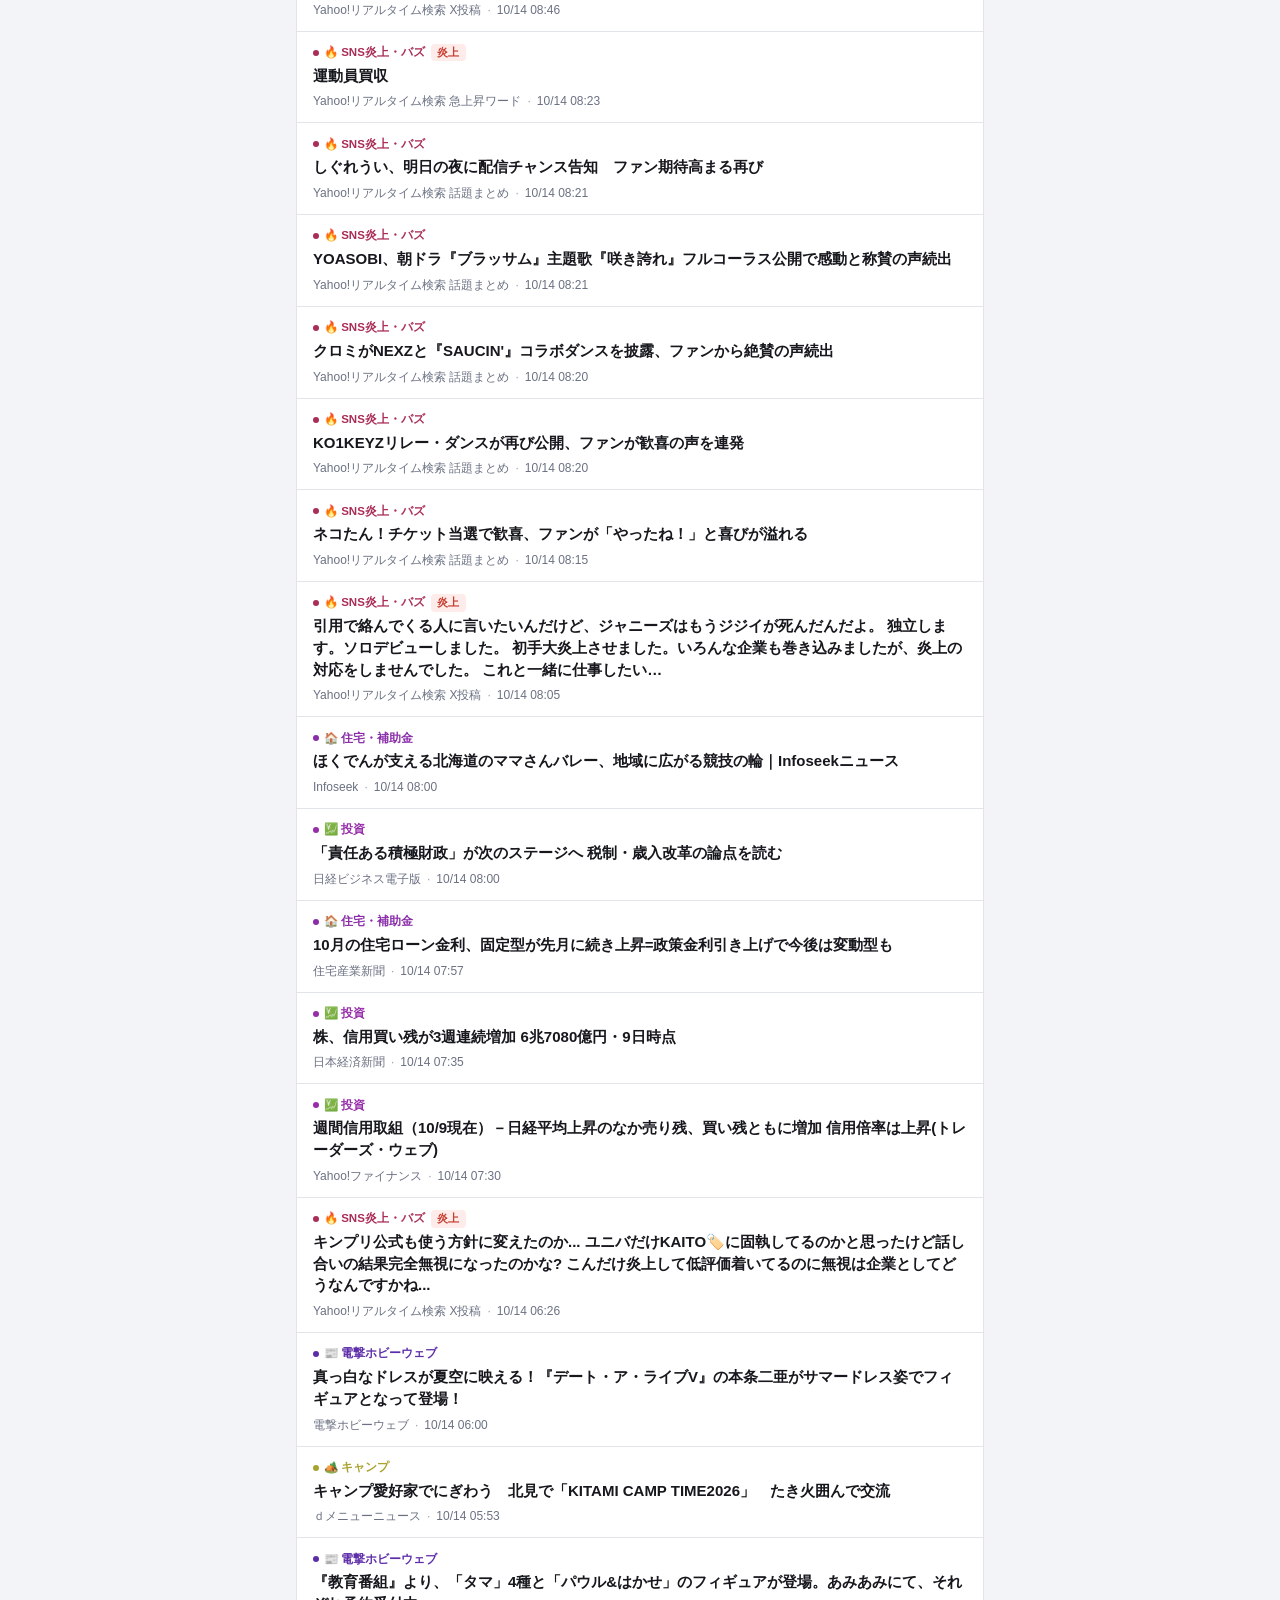
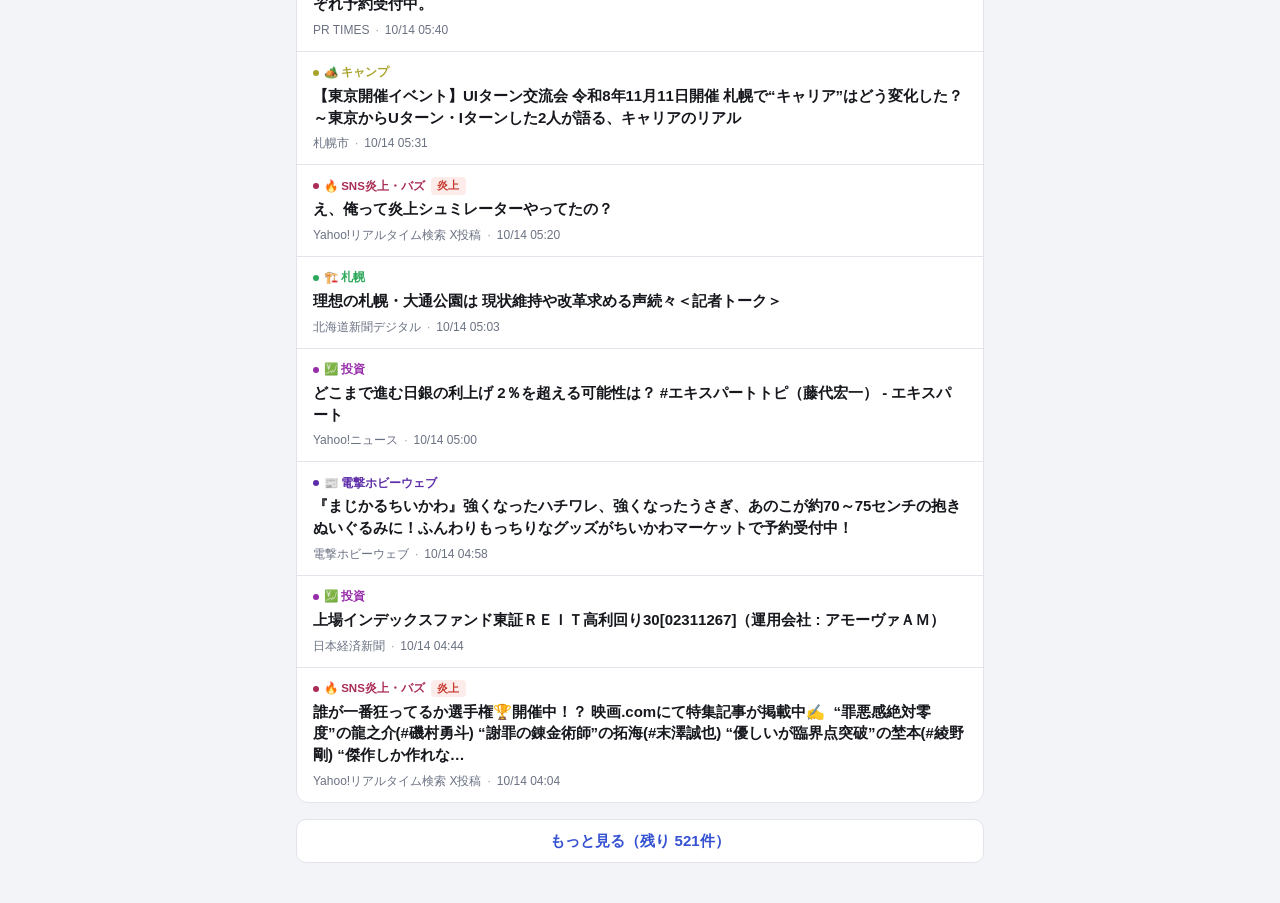
==== commit 77f0167a: "日本酒カテゴリーを札幌の酒屋の入荷情報に切り替え、30分ごとに確認する 日本酒カテゴリー（categories/sake.yaml） - Google ニュース・PR TIMES をやめ、札幌市内で評" ====
--- a/docs/index.html
+++ b/docs/index.html
@@ -7,7 +7,7 @@
   <meta name="theme-color" content="#0f1115" media="(prefers-color-scheme: dark)">
   <title>マイニュース</title>
   <link rel="icon" href="data:image/svg+xml,<svg xmlns='http://www.w3.org/2000/svg' viewBox='0 0 100 100'><text y='.9em' font-size='90'>📰</text></svg>">
-  <link rel="stylesheet" href="assets/news.css?v=3">
+  <link rel="stylesheet" href="assets/news.css?v=4">
 </head>
 <body>
 
@@ -110,6 +110,6 @@
   </form>
 </dialog>
 
-<script src="assets/news.js?v=3"></script>
+<script src="assets/news.js?v=4"></script>
 </body>
 </html>
--- a/docs/assets/news.css
+++ b/docs/assets/news.css
@@ -91,12 +91,21 @@
 }
 
 button, input, textarea, select { font: inherit; color: inherit; }
+/* iPhone の Safari は 16px 未満の入力欄をタップすると画面を拡大し、そのまま戻らない。
+   画面がずれて見える原因になるので、入力欄は 16px にする */
+input, textarea, select { font-size: 16px; }
 button { background: none; border: 0; cursor: pointer; }
 a { color: inherit; text-decoration: none; }
 :focus-visible { outline: 2px solid var(--accent); outline-offset: 2px; border-radius: 6px; }
 [hidden] { display: none !important; }
 
-.wrap { max-width: 720px; margin: 0 auto; }
+.wrap {
+  max-width: 720px;
+  margin: 0 auto;
+  /* 横向きの iPhone で、画面端の切り欠き部分に表示が食い込まないようにする */
+  padding-left: env(safe-area-inset-left, 0px);
+  padding-right: env(safe-area-inset-right, 0px);
+}
 
 /* ── ヘッダー ── */
 .topbar {
@@ -266,7 +275,8 @@
 }
 .list { background: var(--surface); border-block: 1px solid var(--line); }
 @media (min-width: 720px) {
-  .list { border: 1px solid var(--line); border-radius: var(--radius); overflow: hidden; margin: 0 8px; }
+  /* 枠の左端を、日付見出しや件数表示の文字の左端（16px）にそろえる */
+  .list { border: 1px solid var(--line); border-radius: var(--radius); overflow: hidden; margin: 0 16px; }
 }
 
 .row { position: relative; border-top: 1px solid var(--line); }
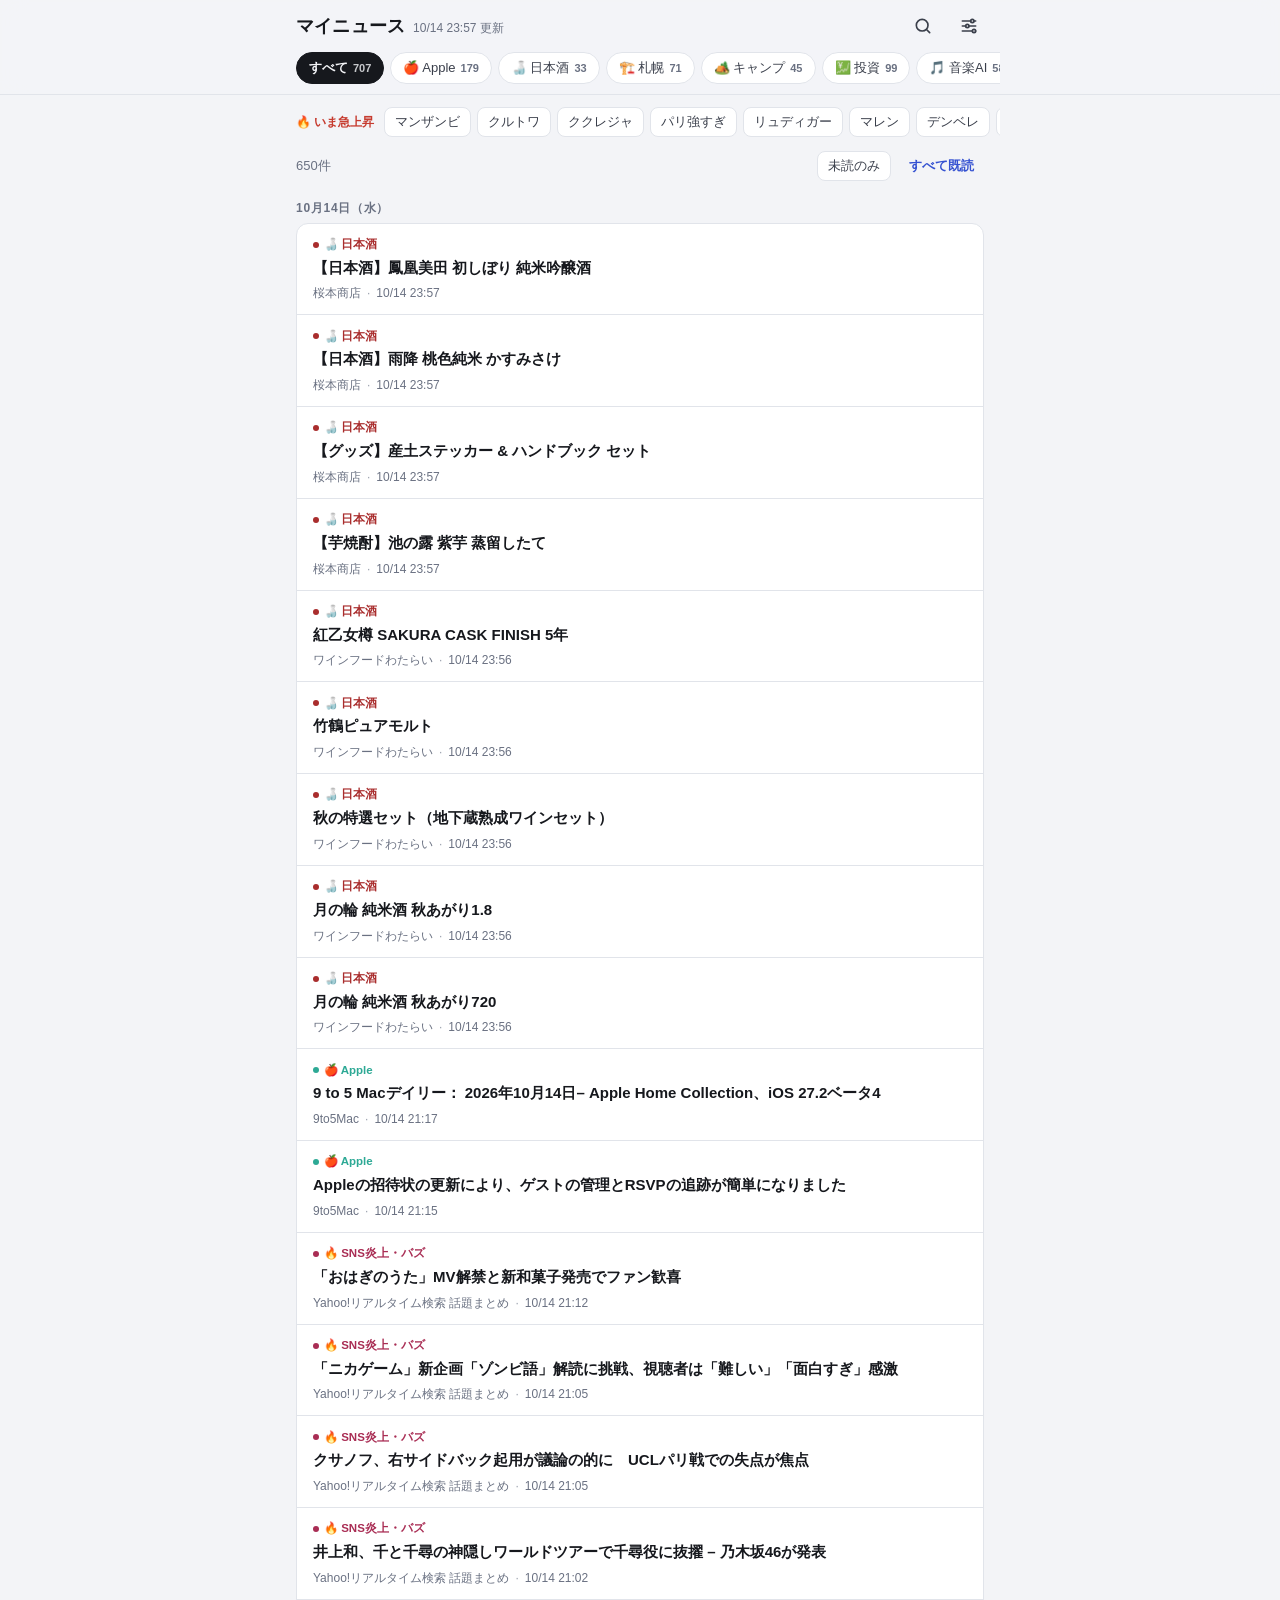
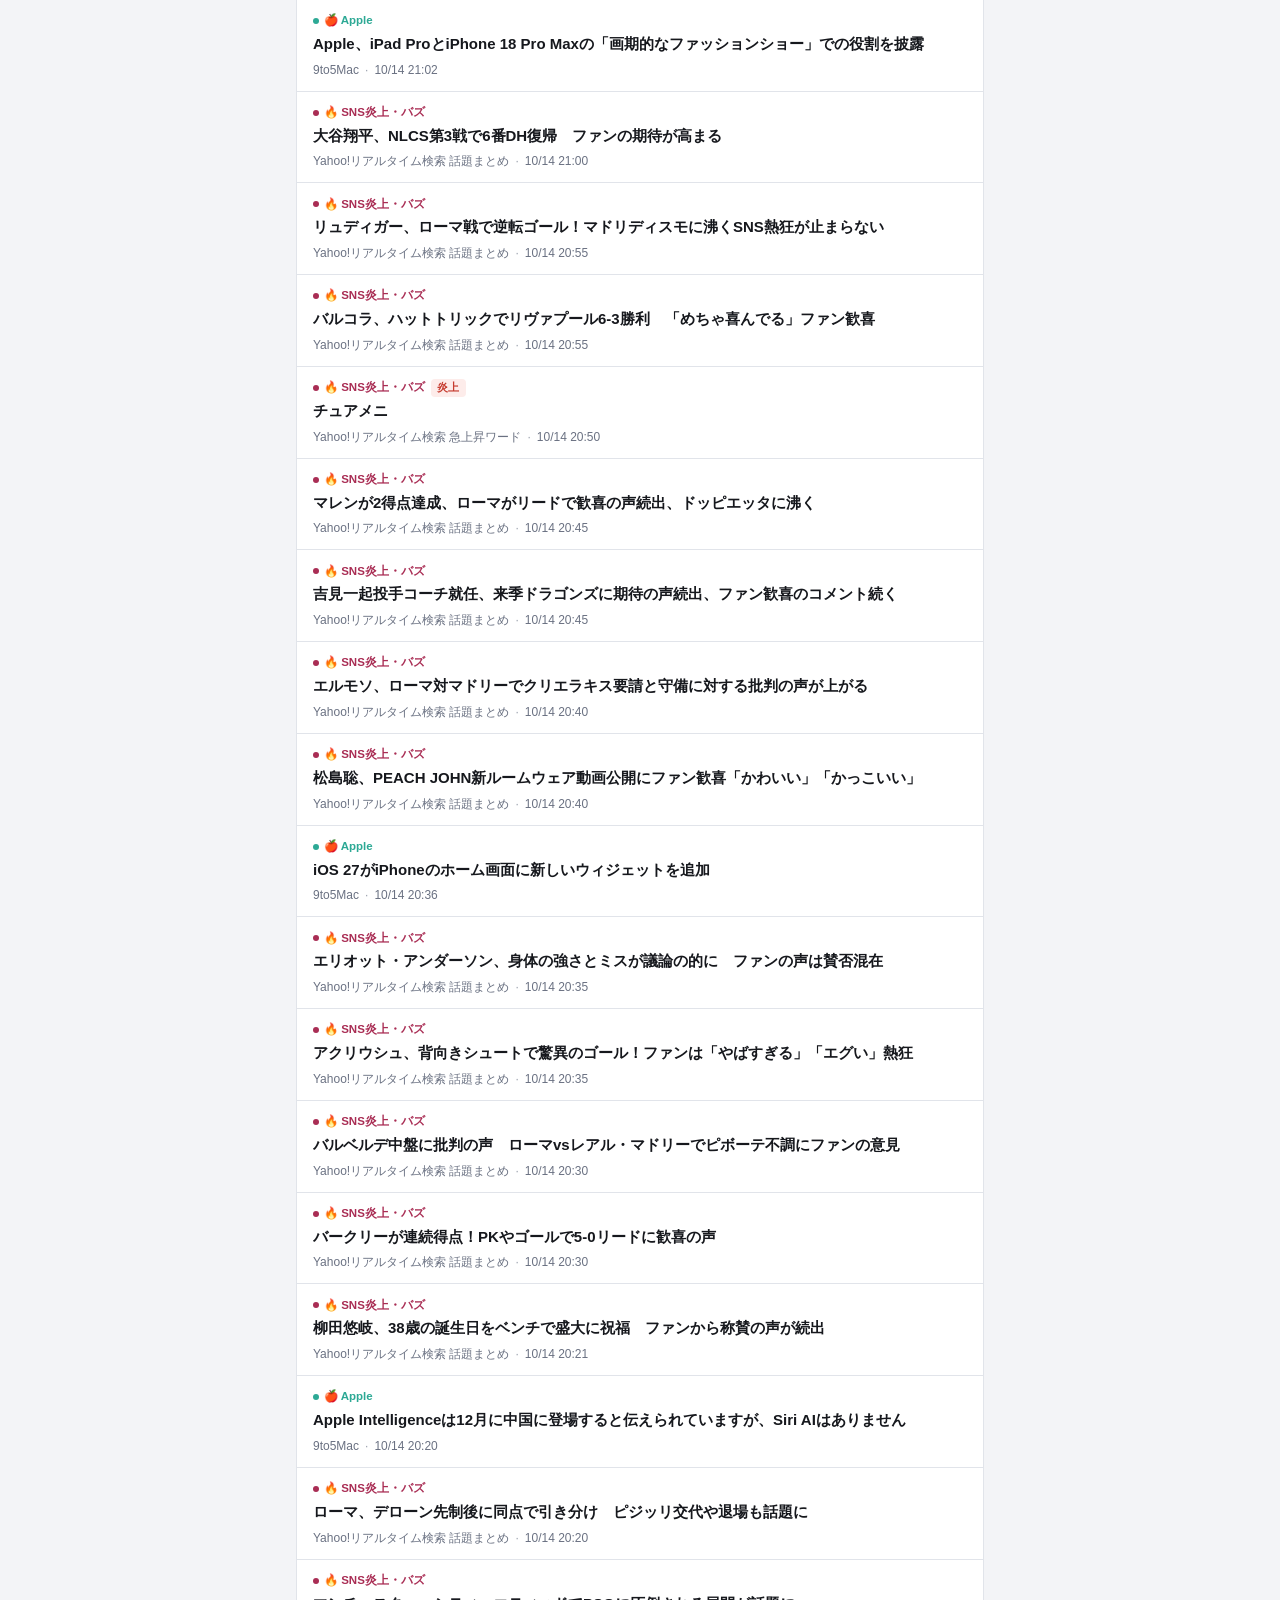
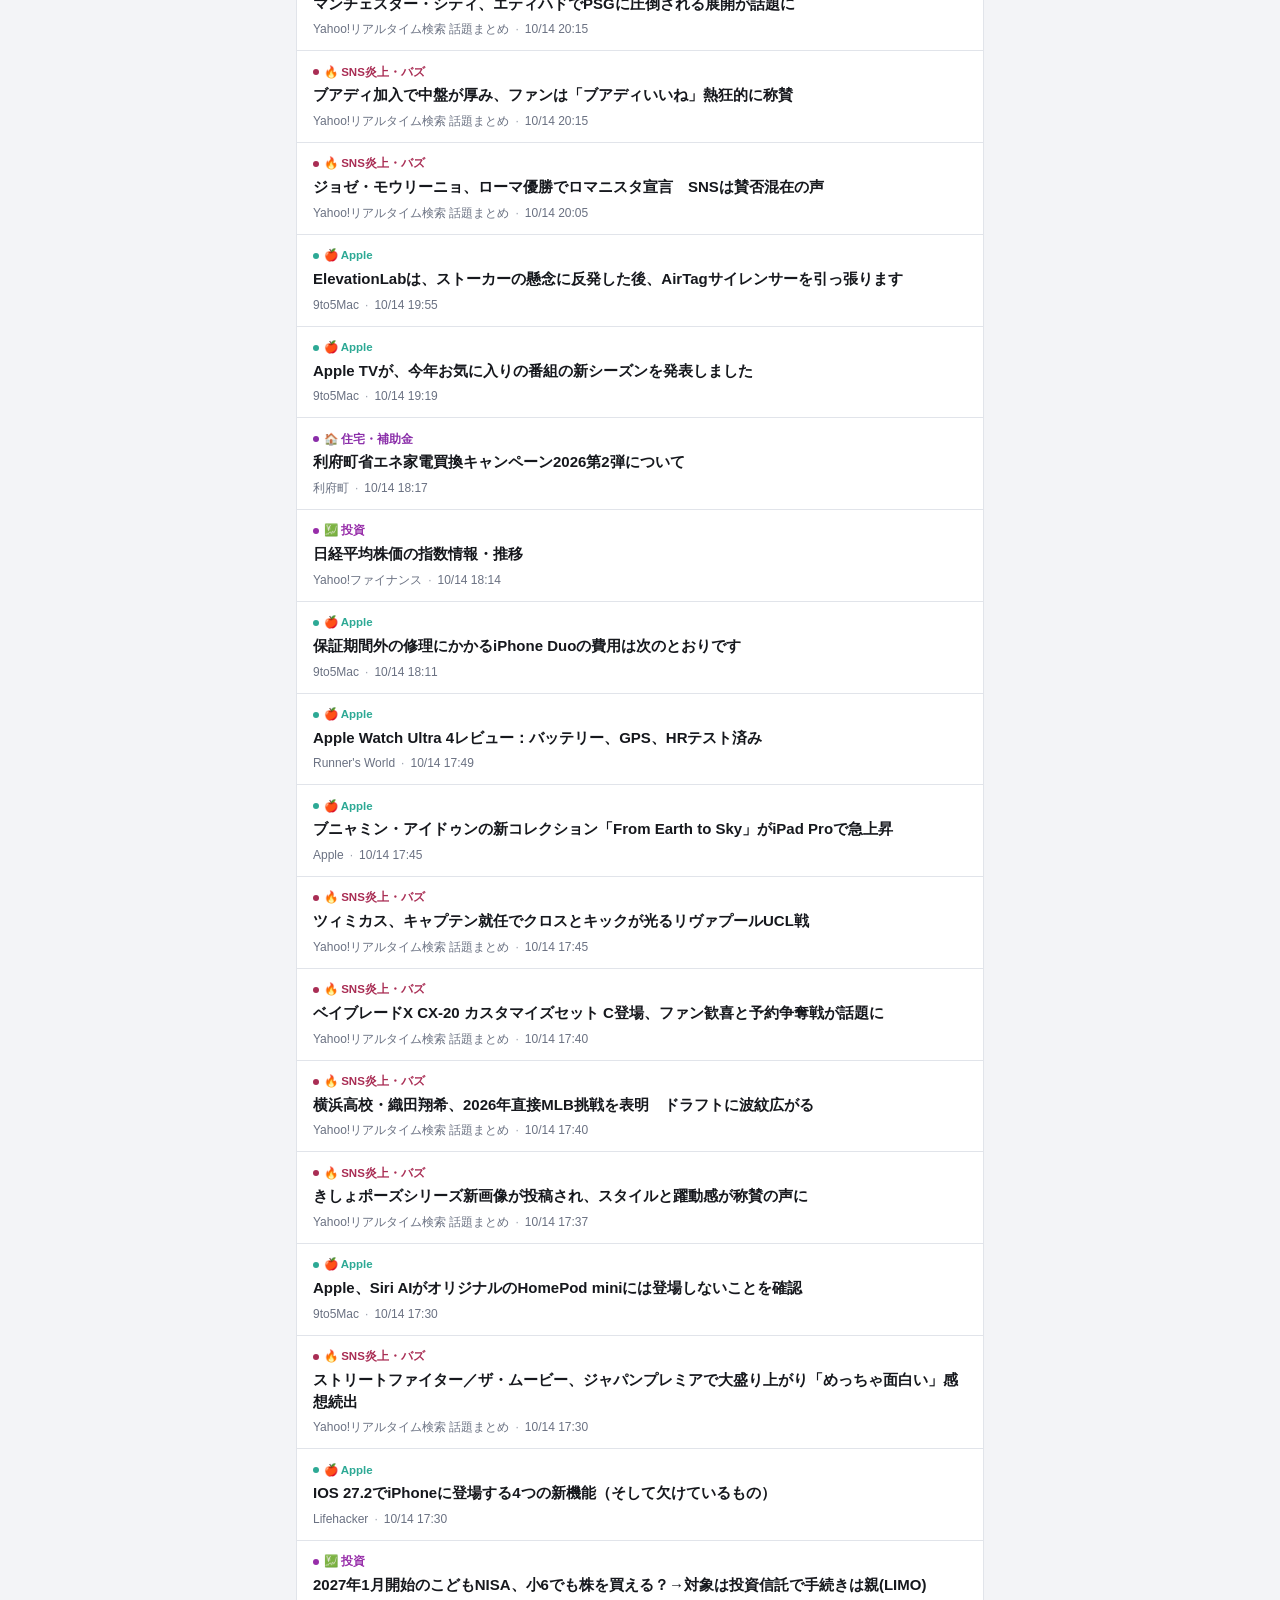
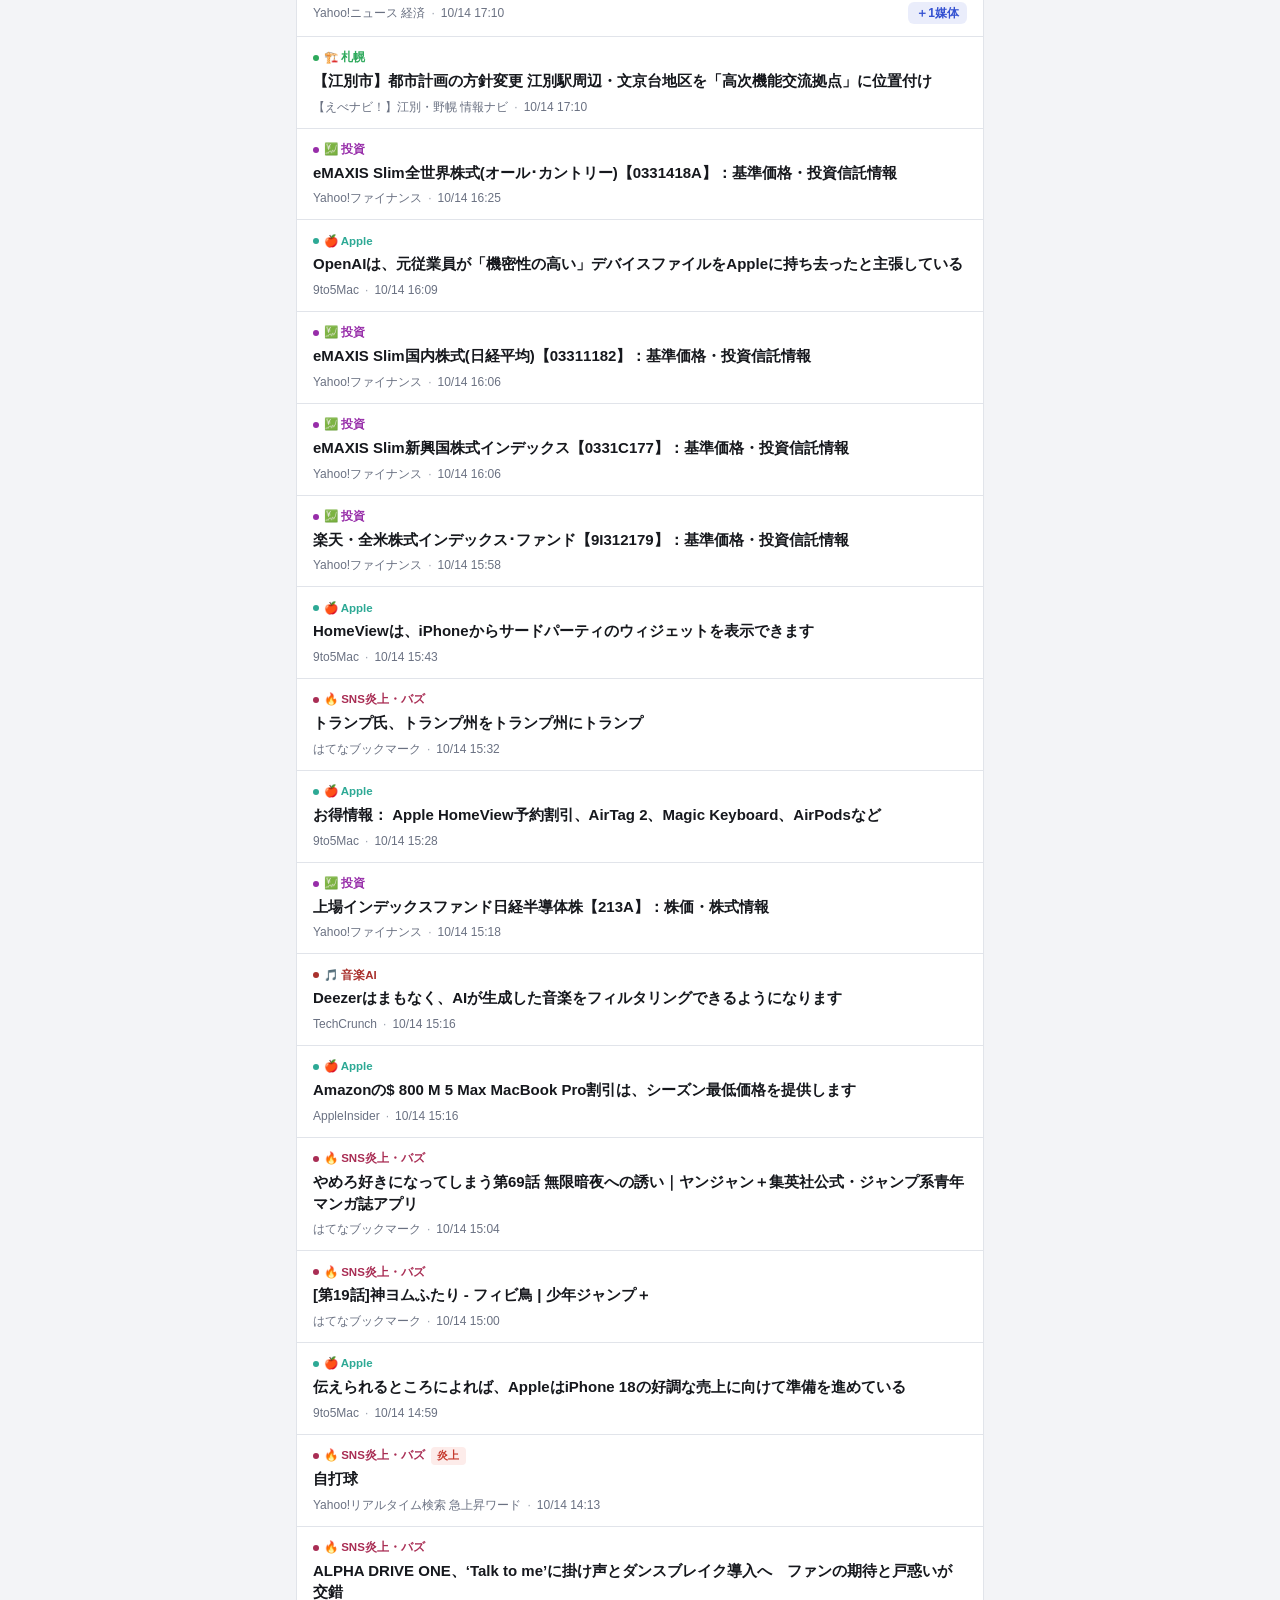
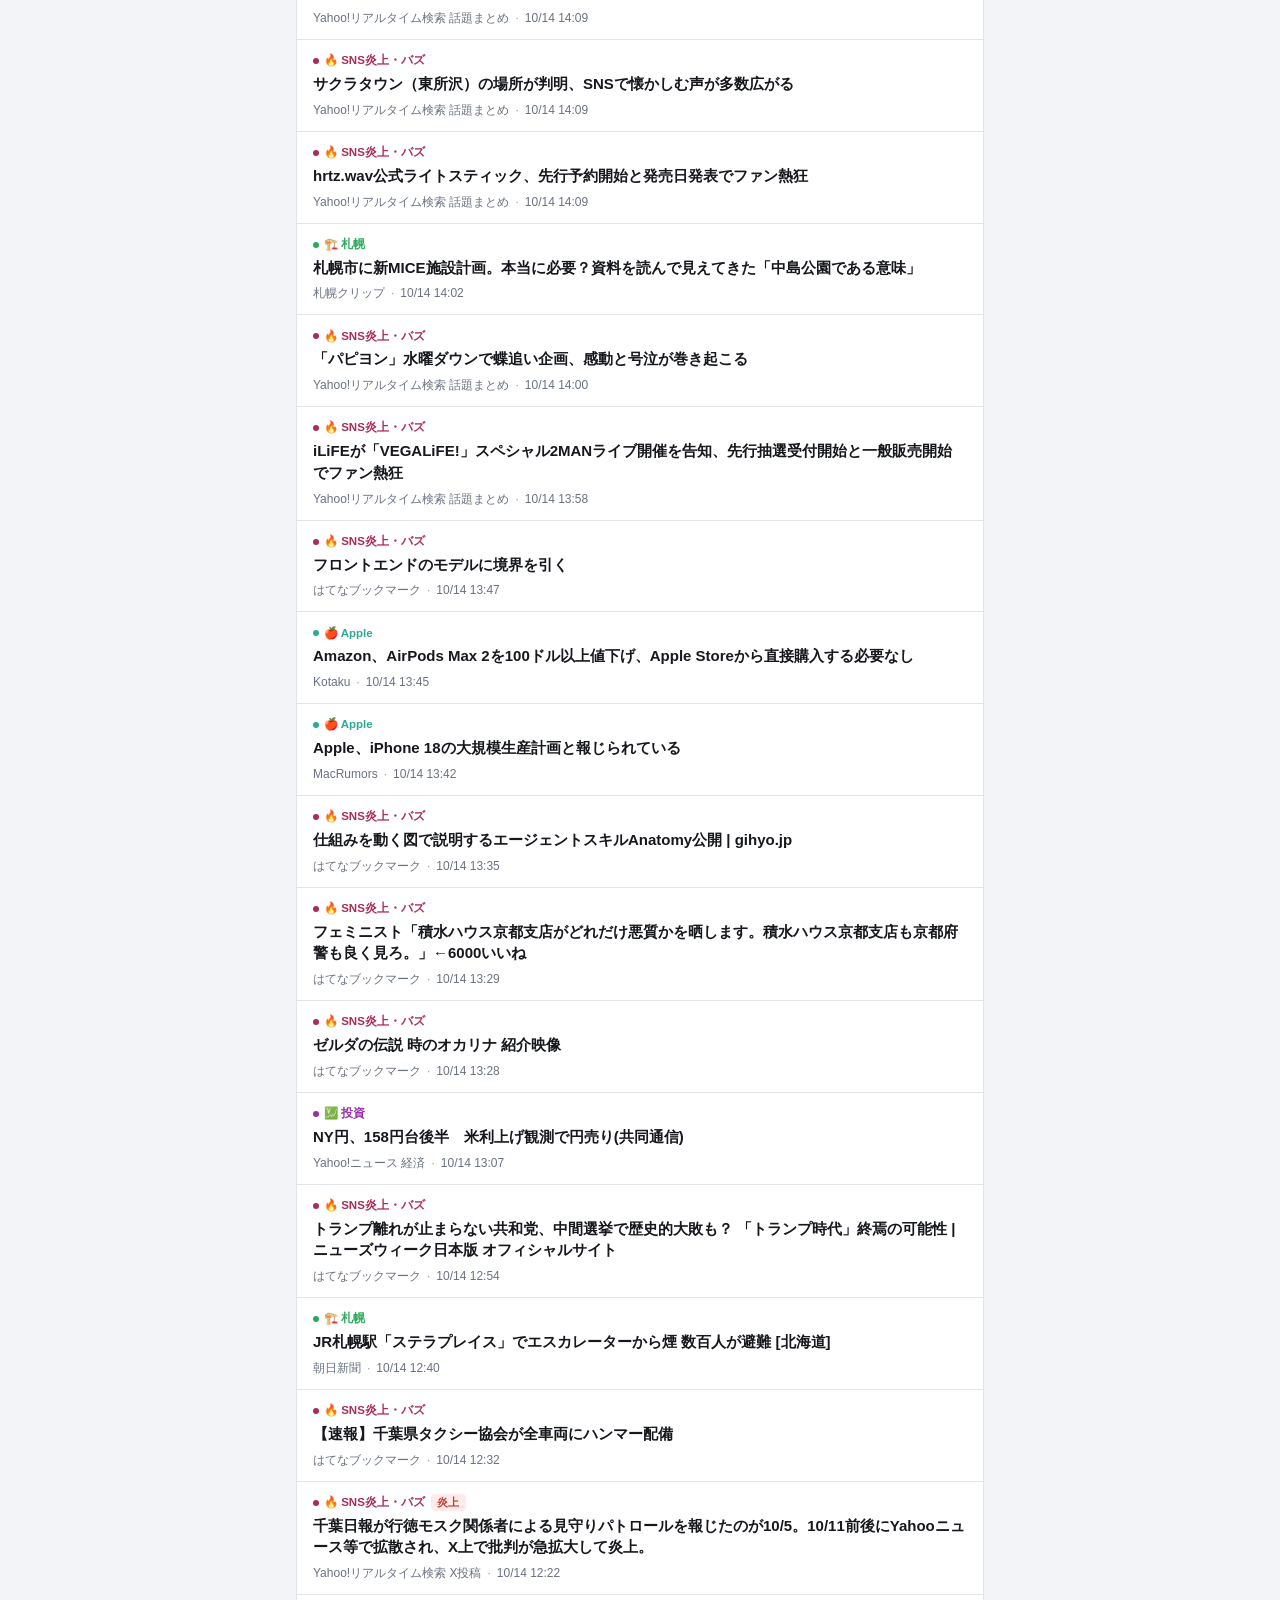
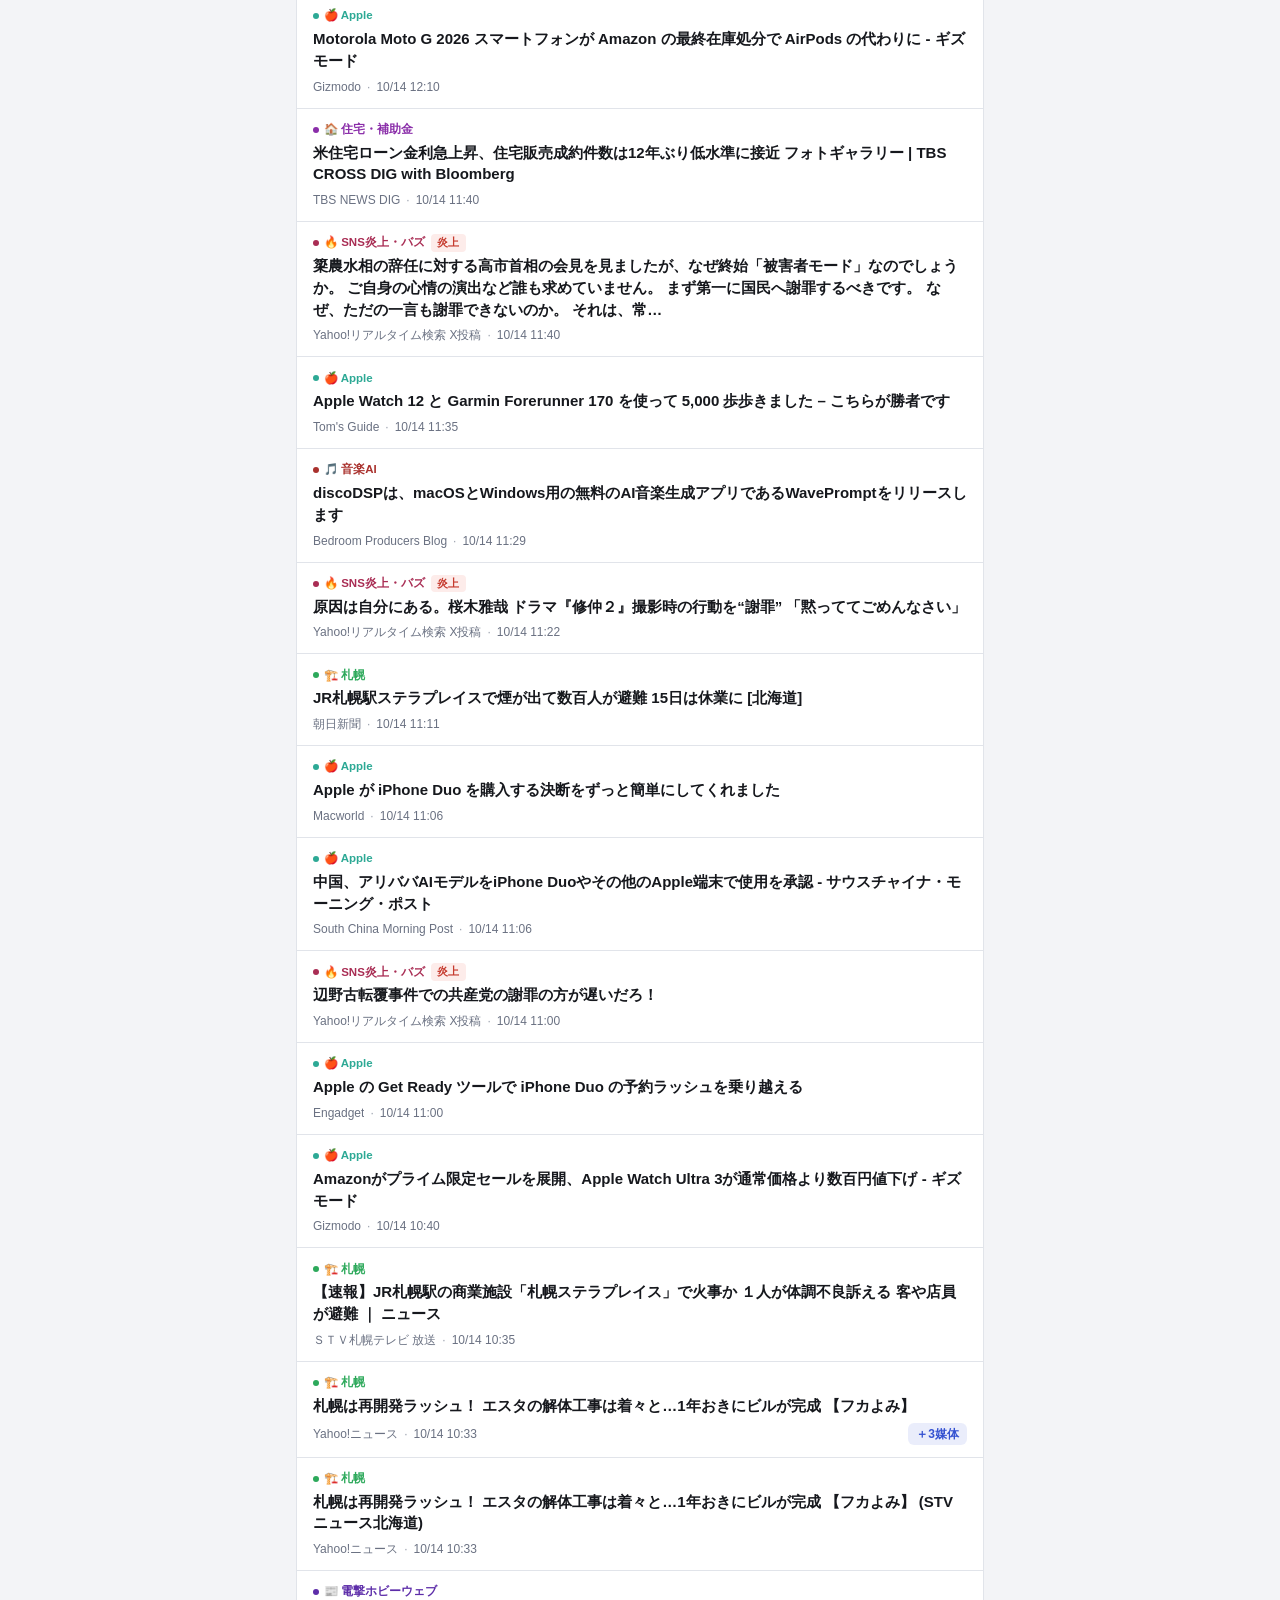
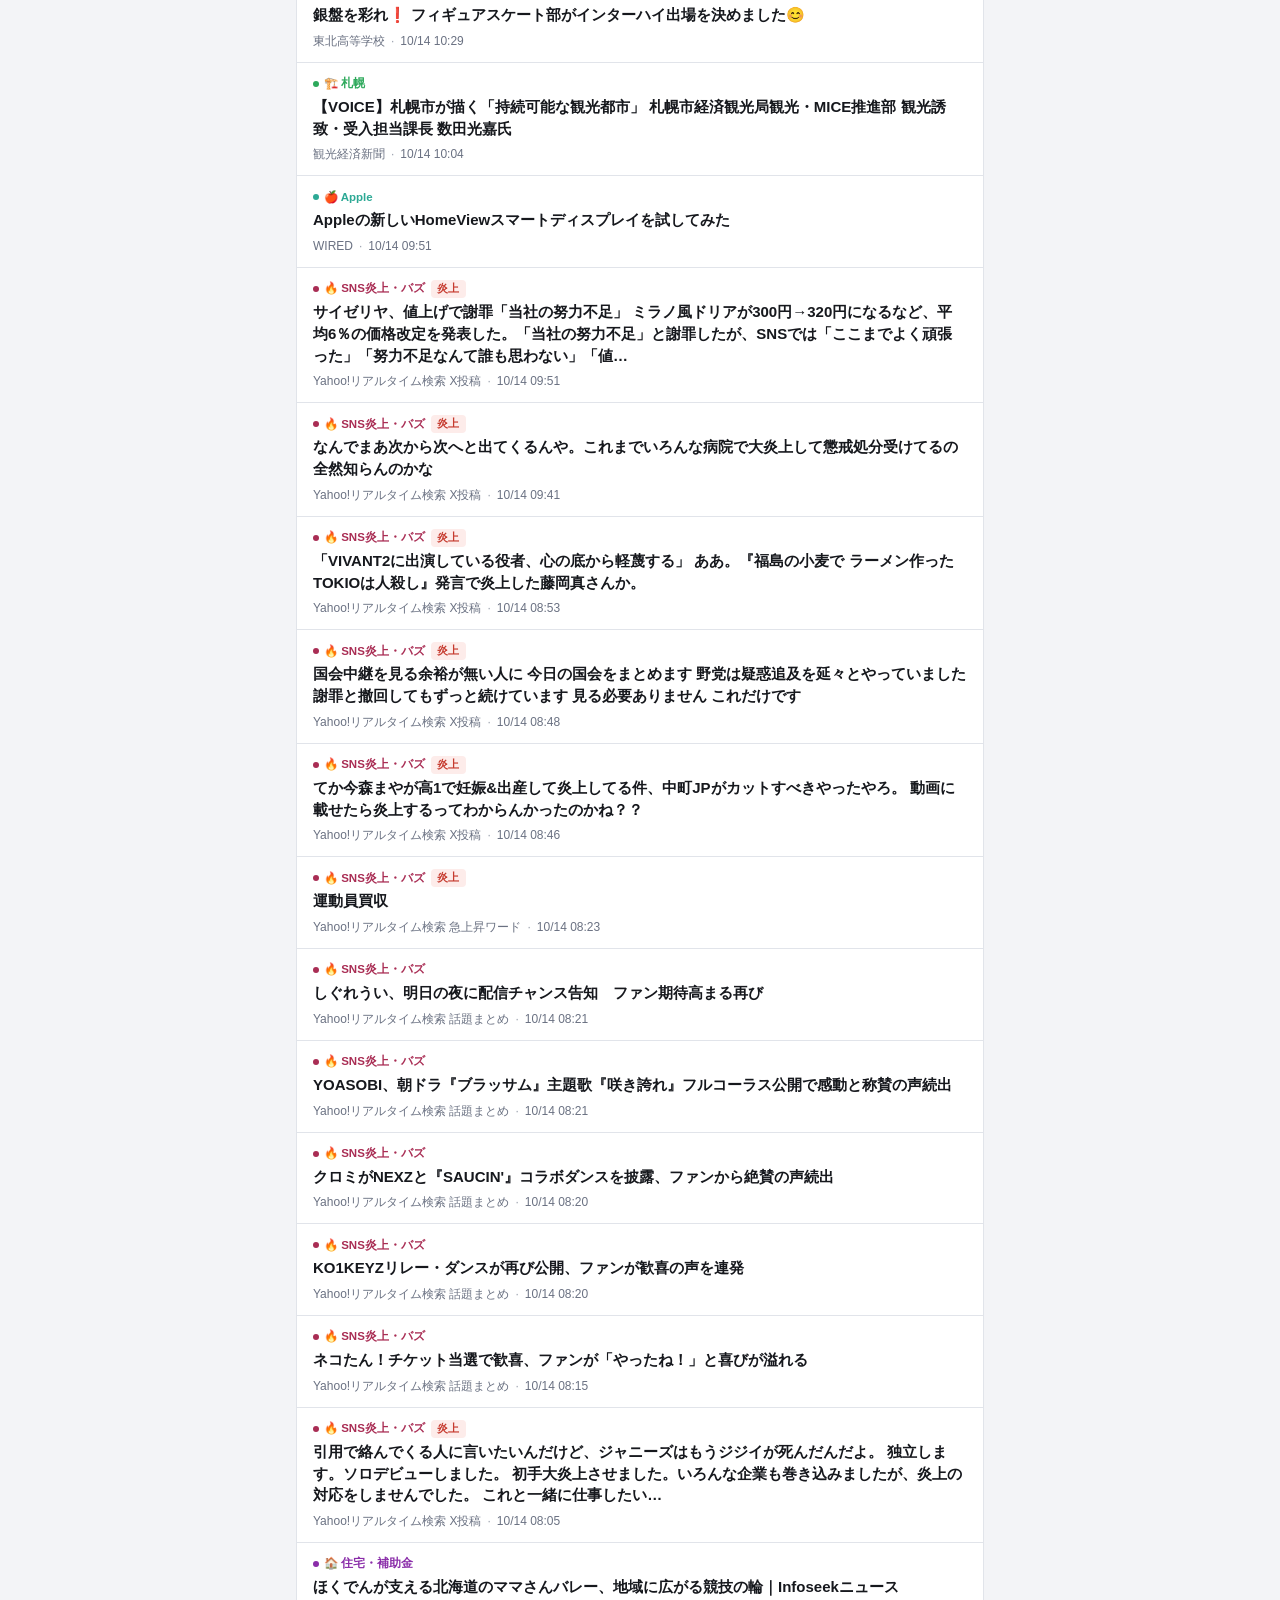
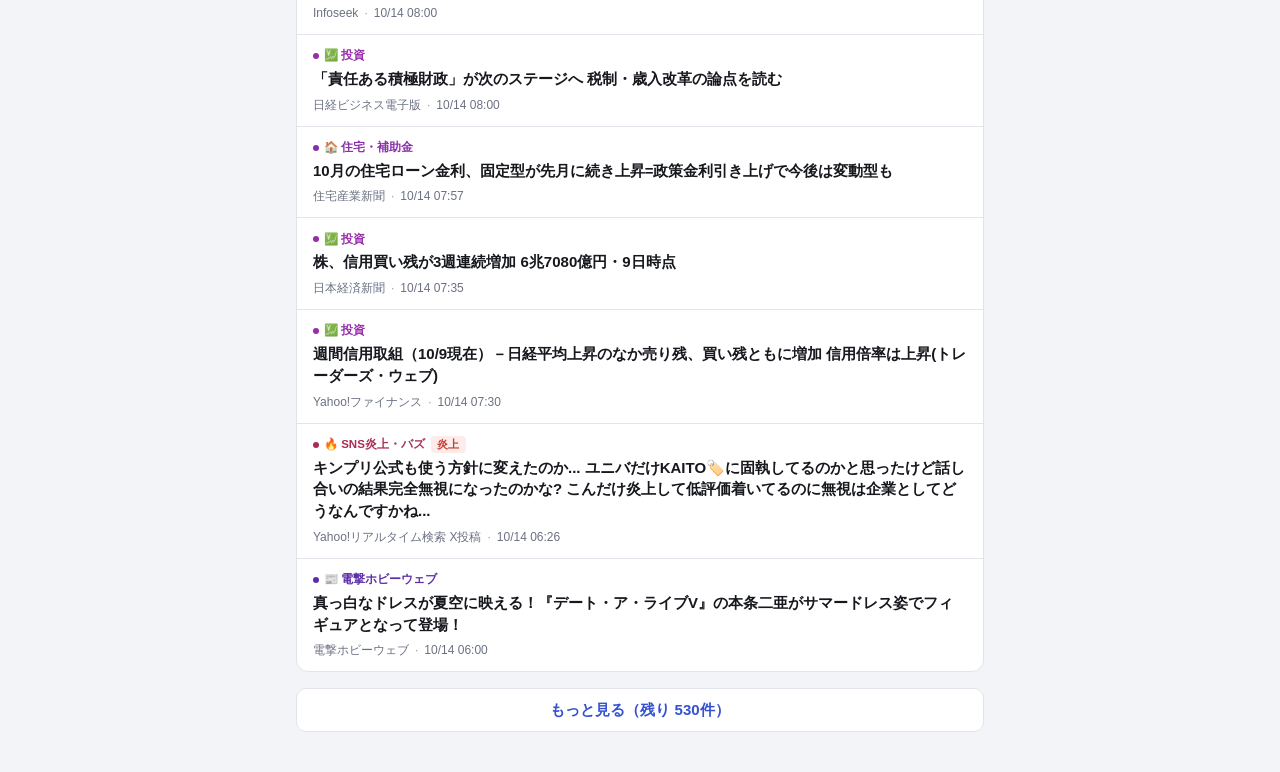
==== commit 7aa79fb4: "日本酒カテゴリーにわたらい・桜本商店・酒のマルミのネットショップを追加 - shop_pages: ネットショップ（MakeShop）のページを見て、前回までに無かった商品・   お知らせを新着として" ====
--- a/docs/index.html
+++ b/docs/index.html
@@ -110,6 +110,6 @@
   </form>
 </dialog>
 
-<script src="assets/news.js?v=4"></script>
+<script src="assets/news.js?v=5"></script>
 </body>
 </html>
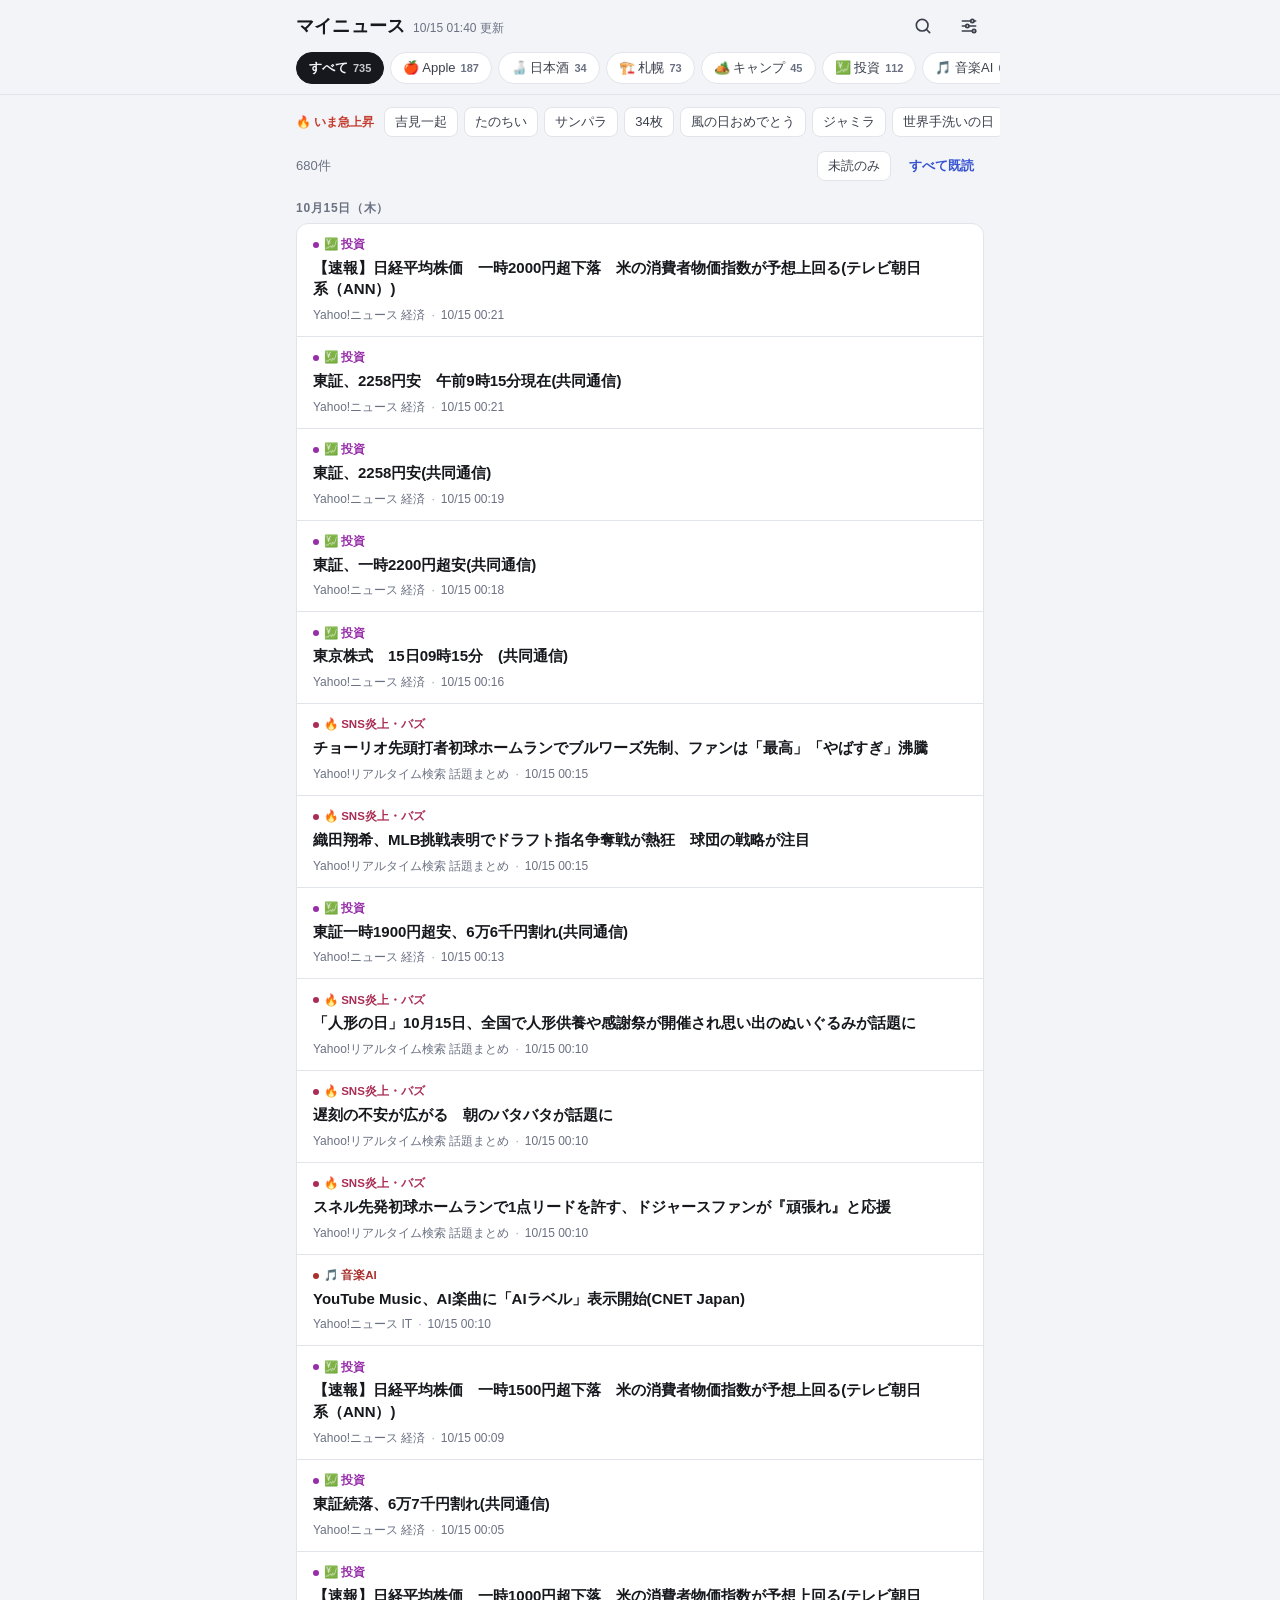
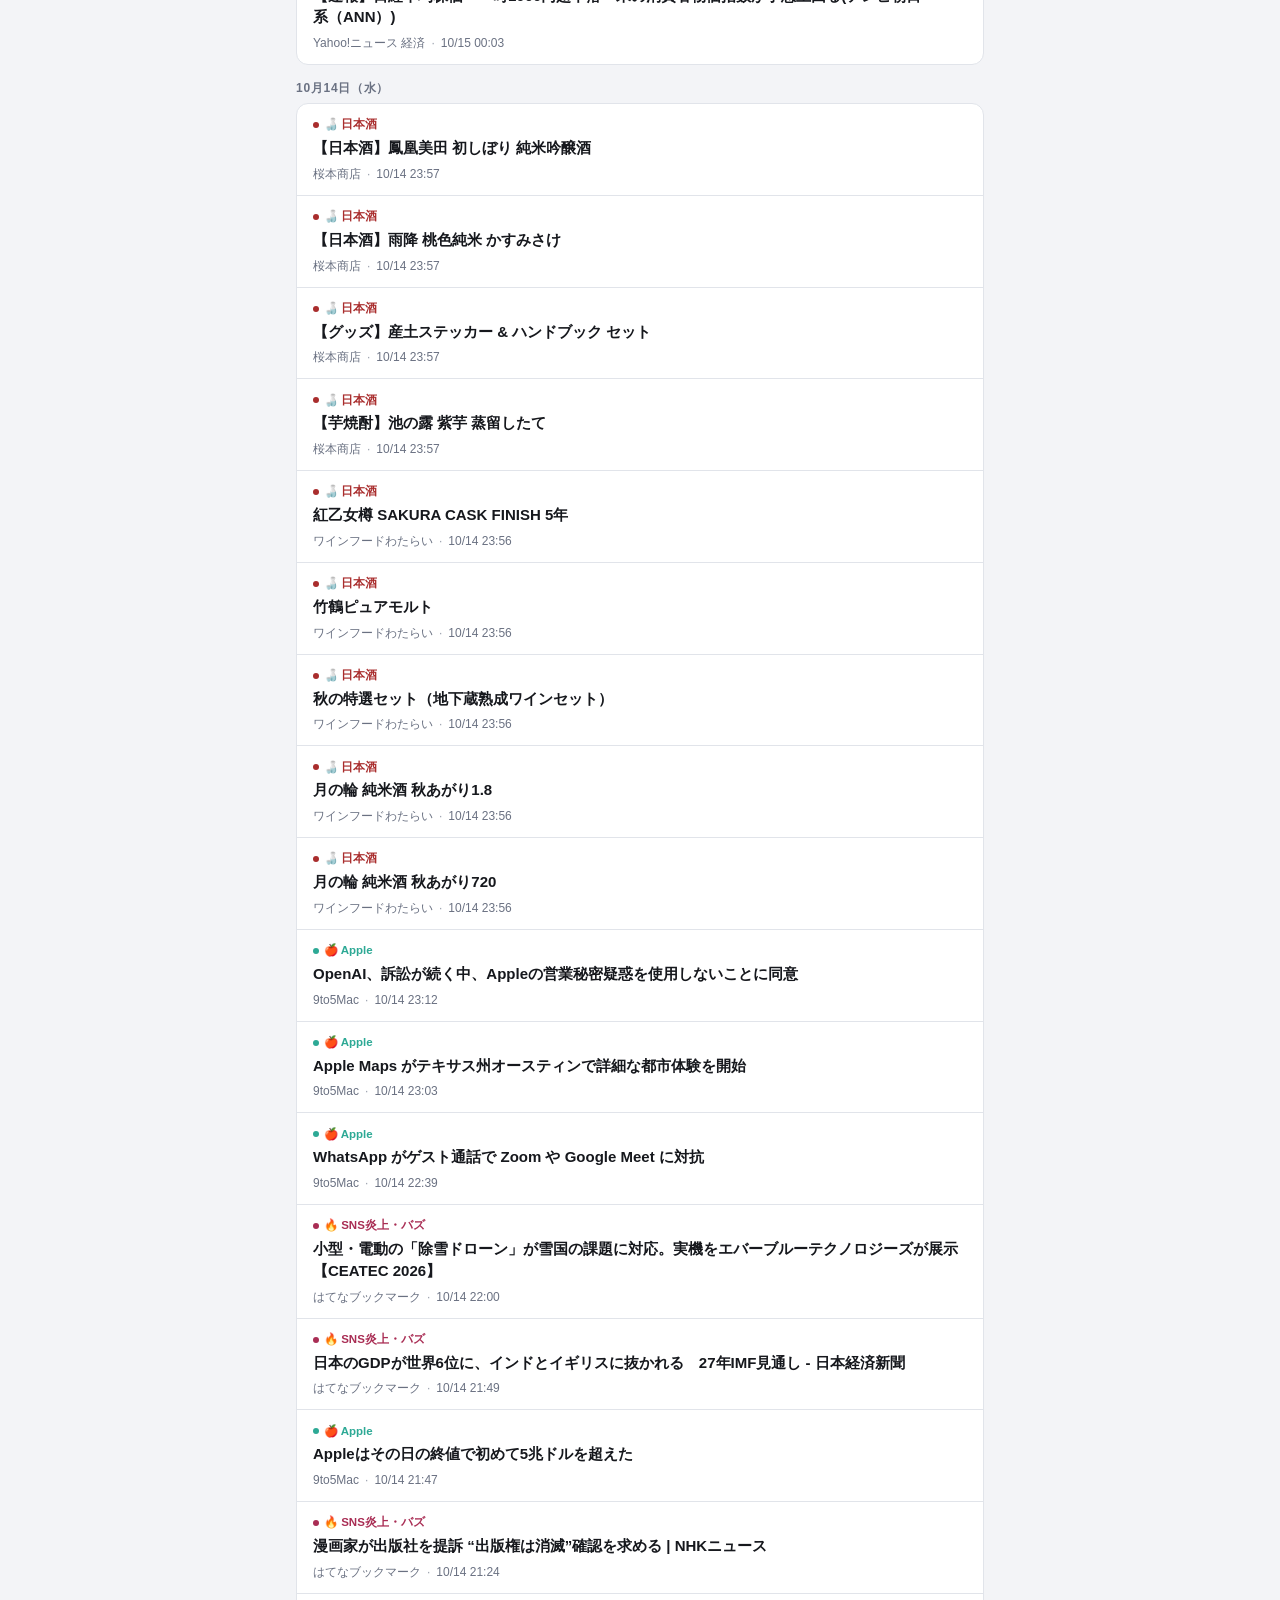
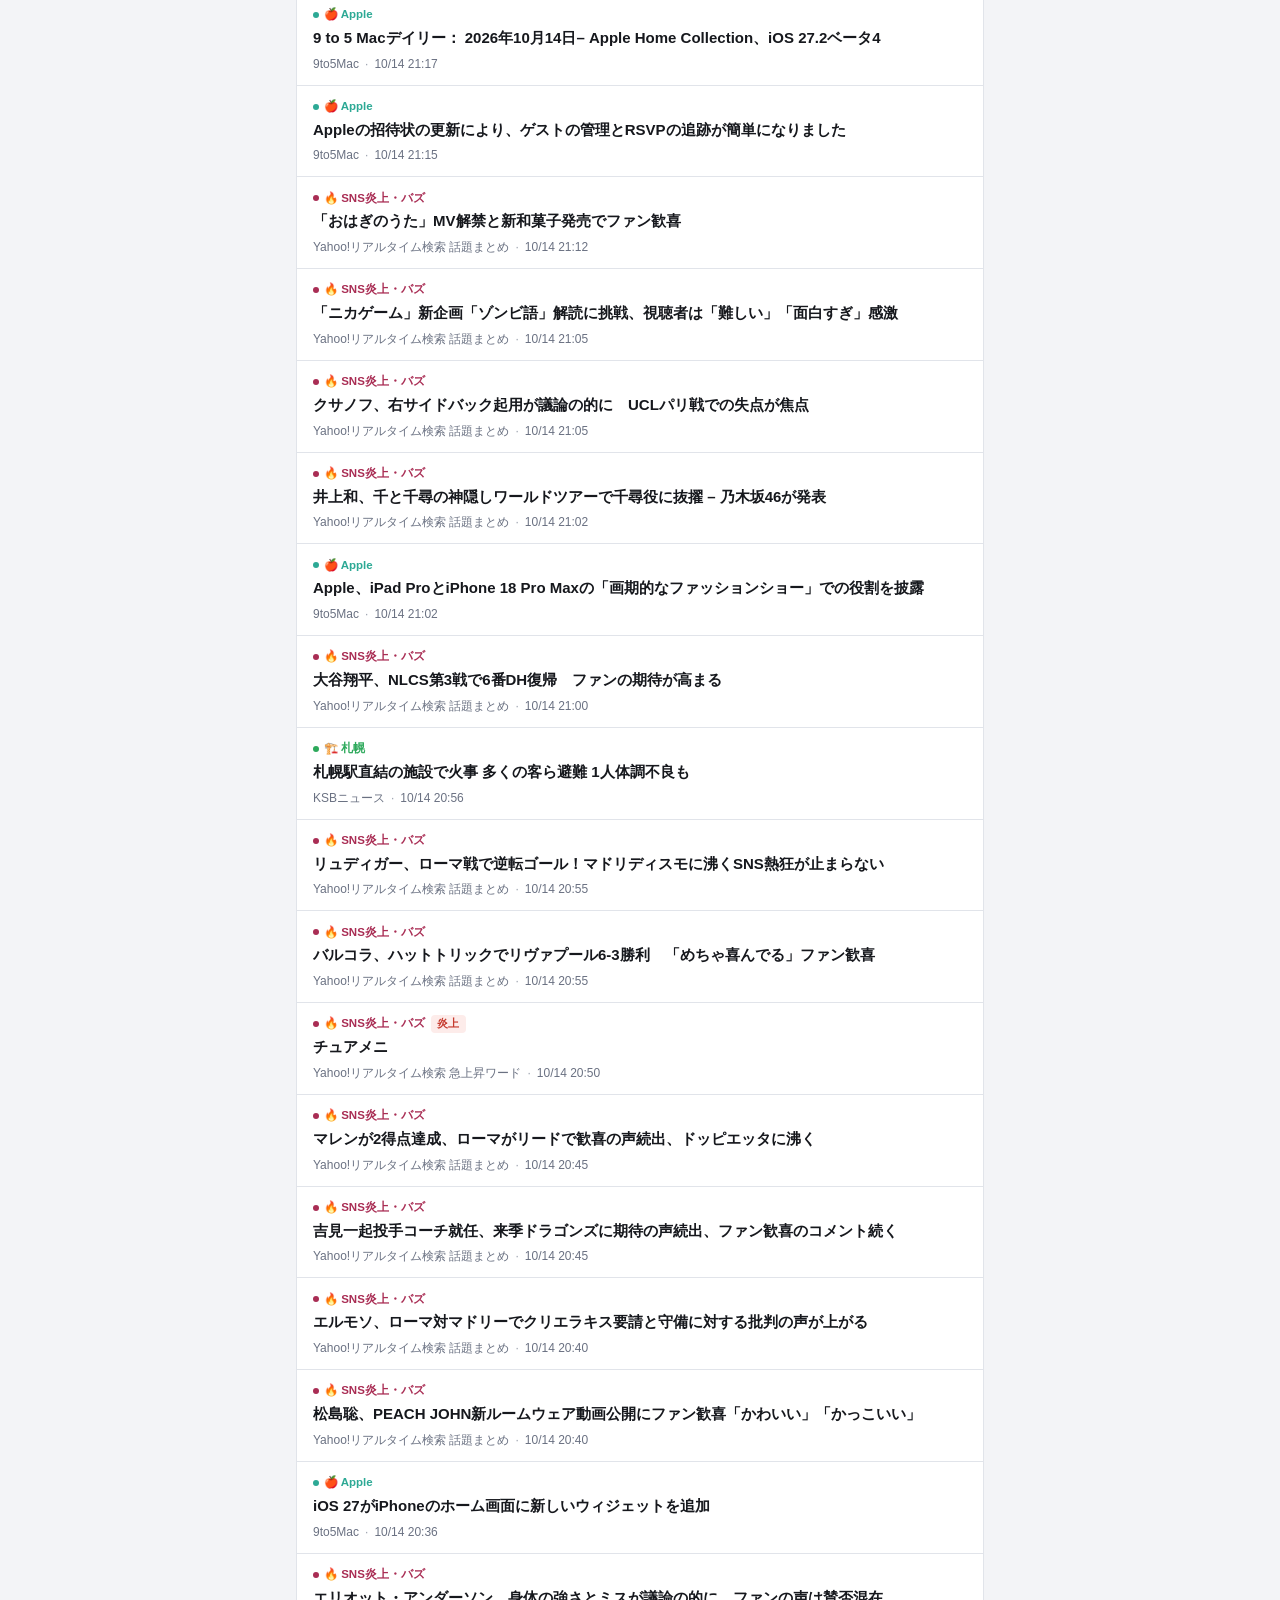
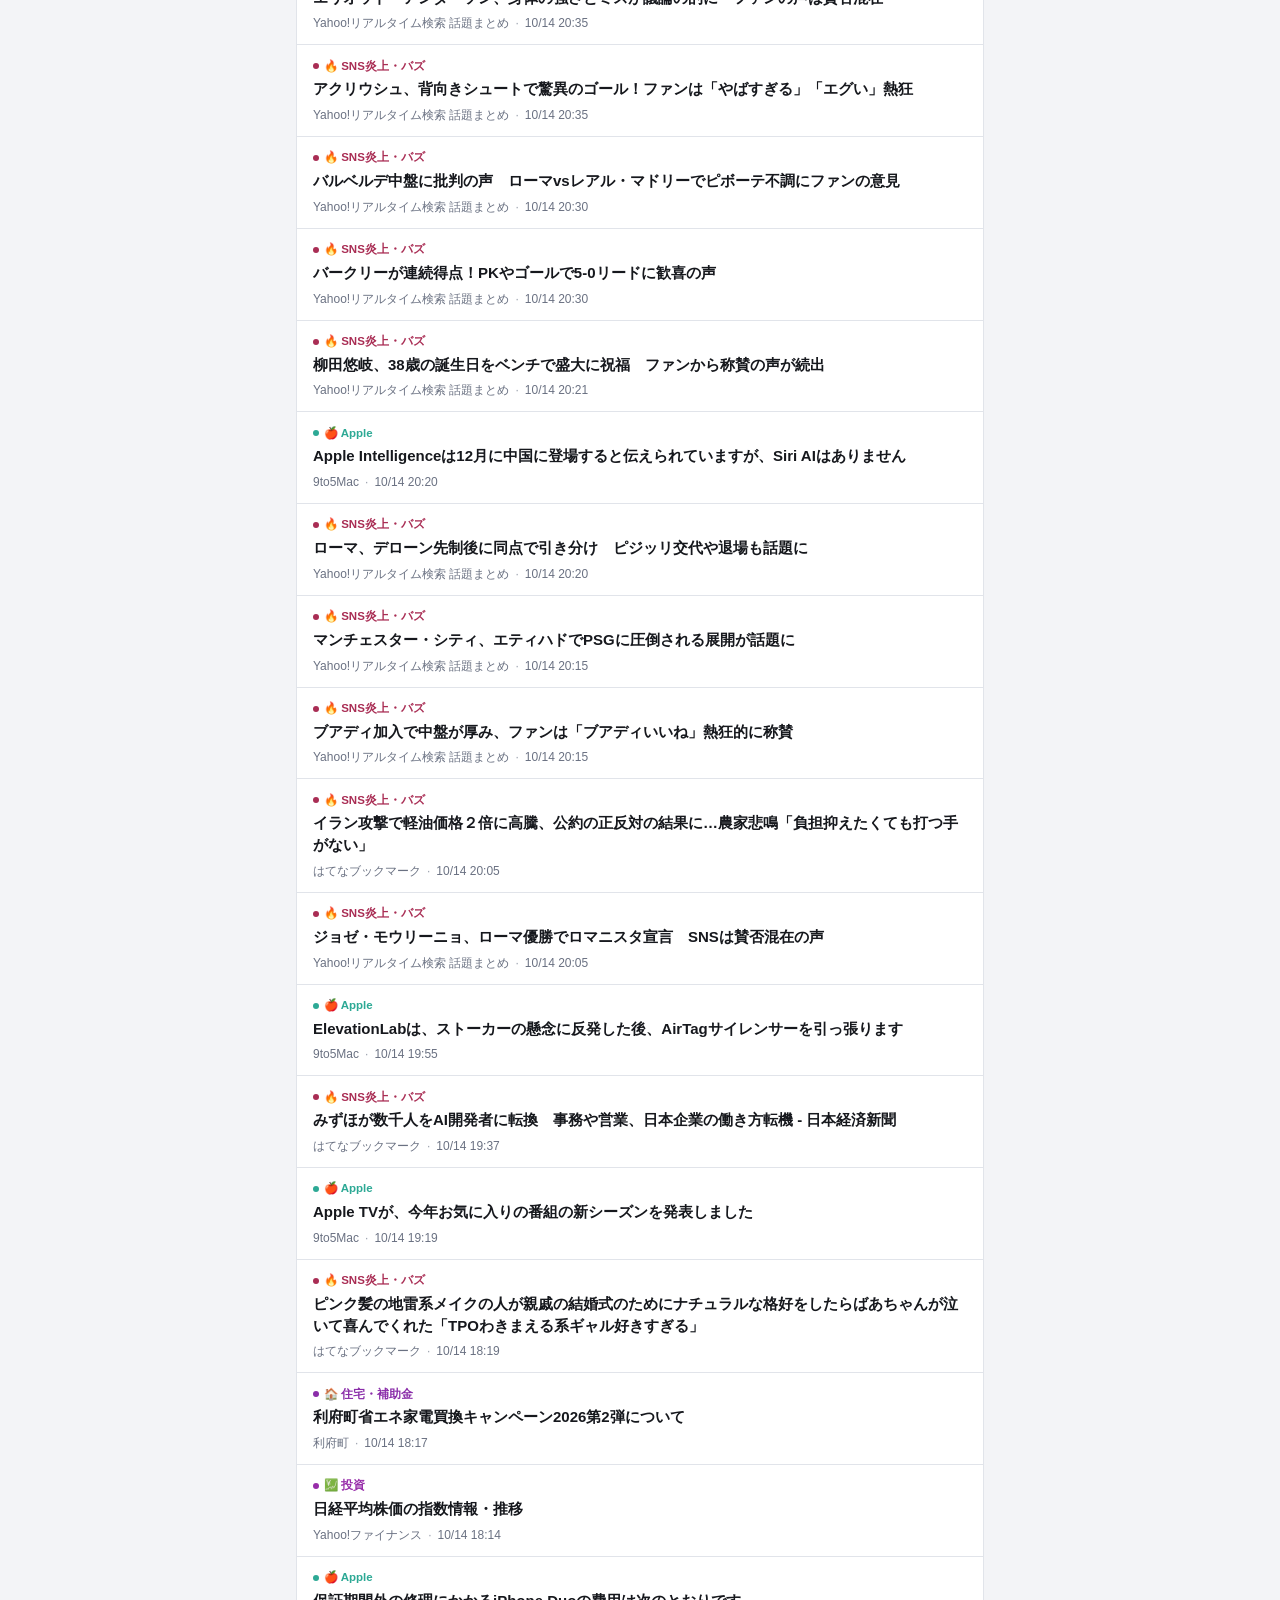
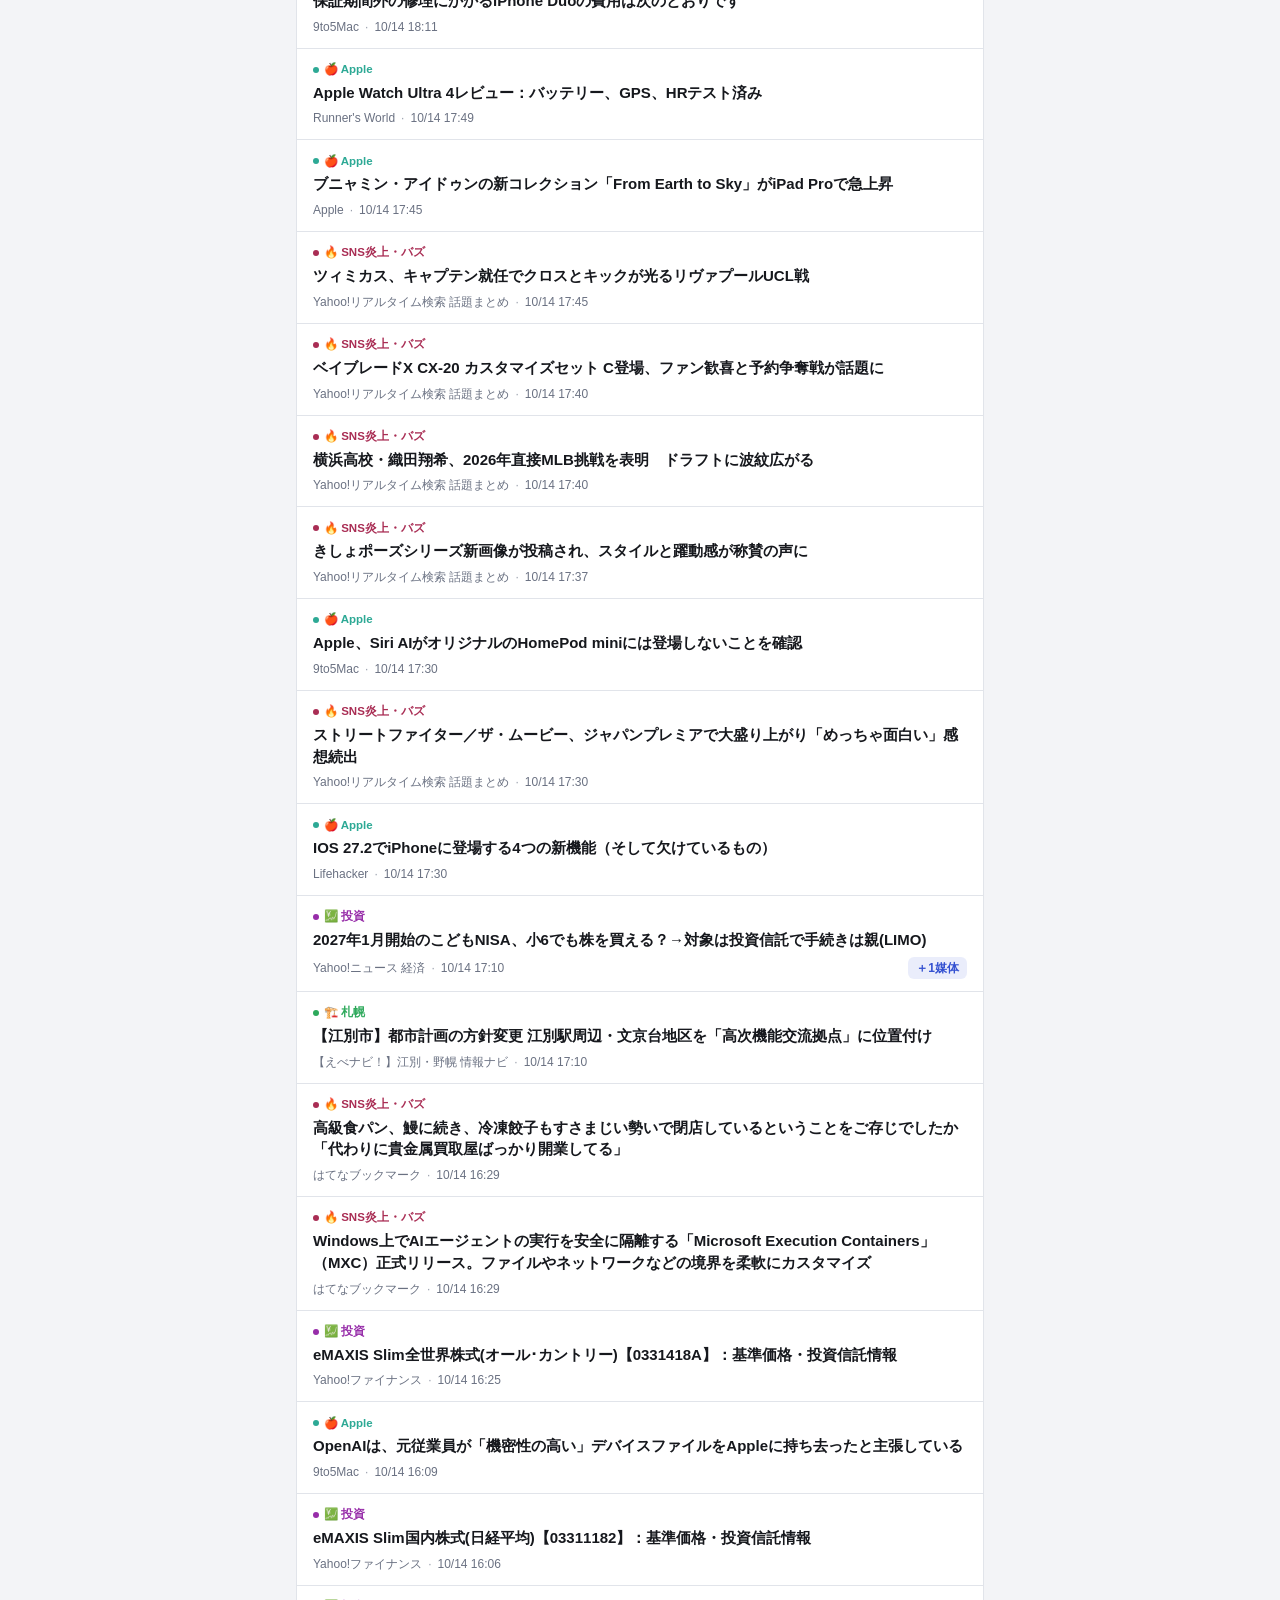
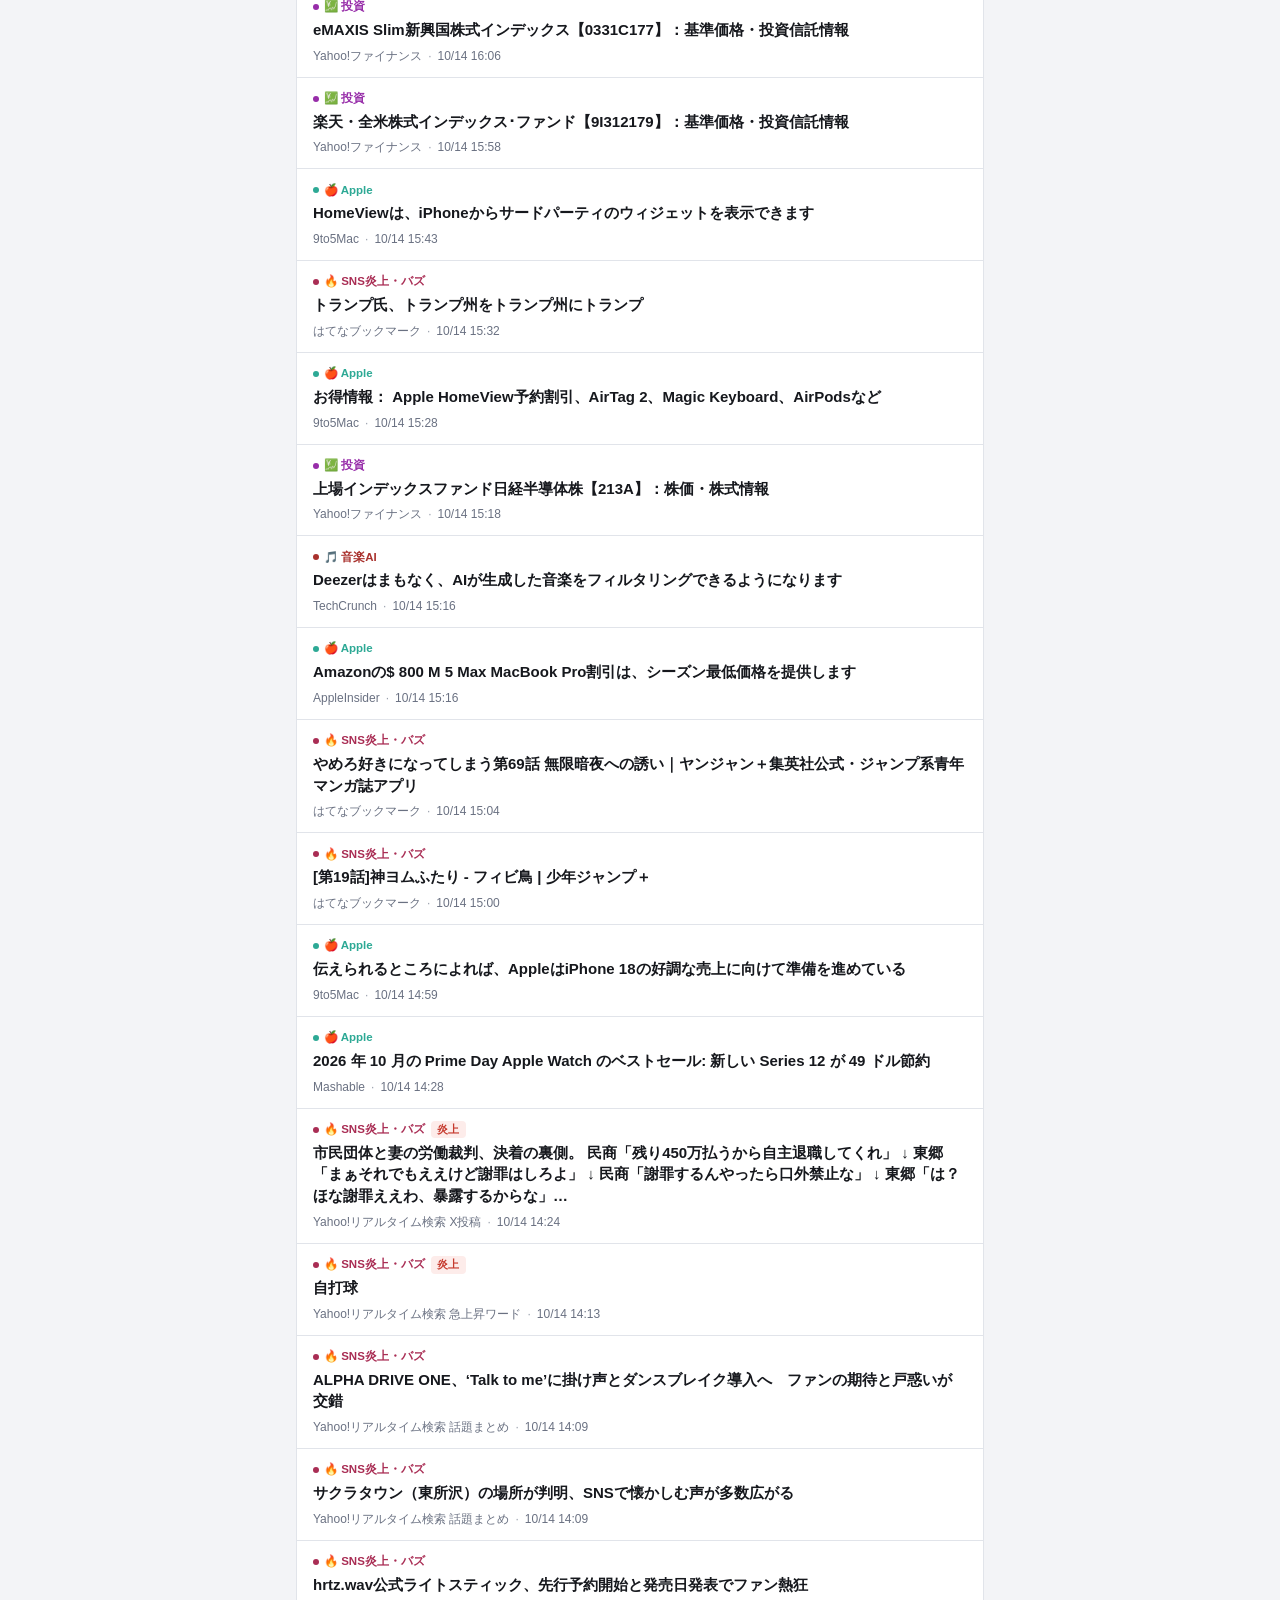
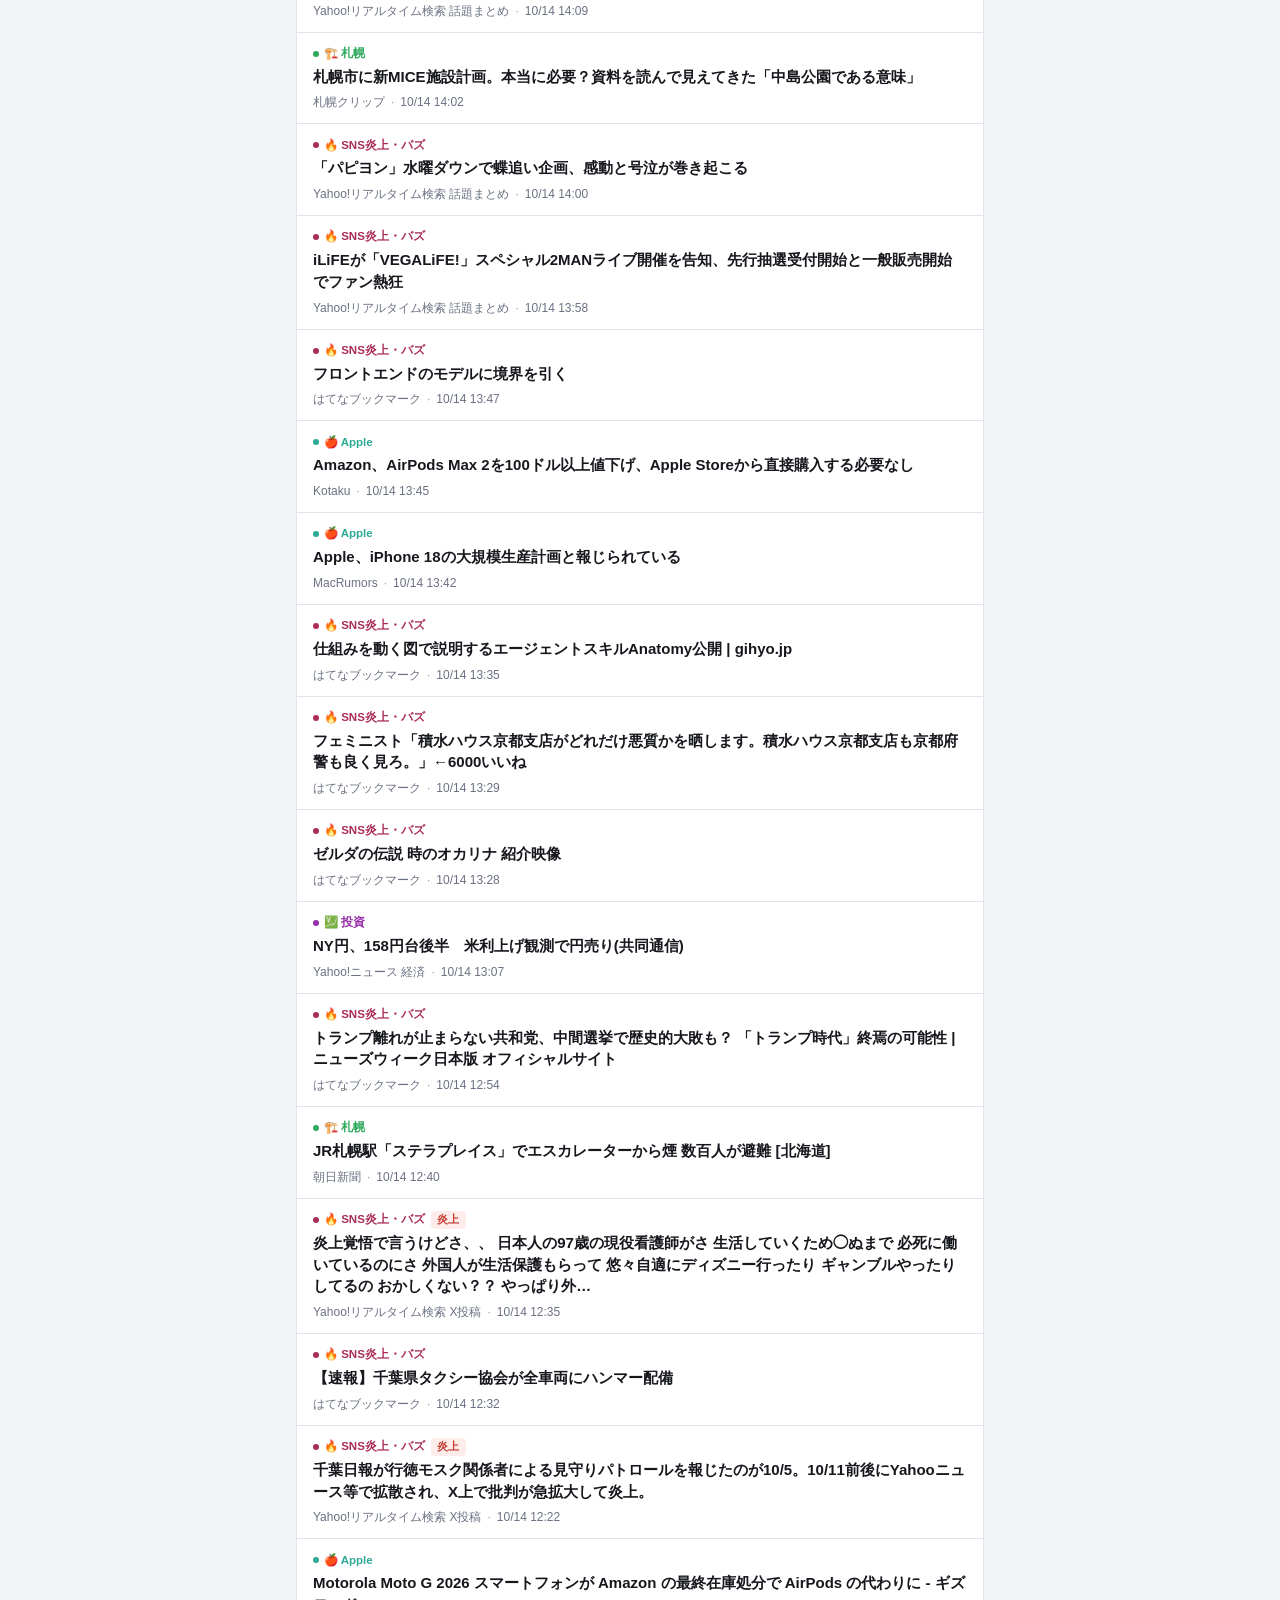
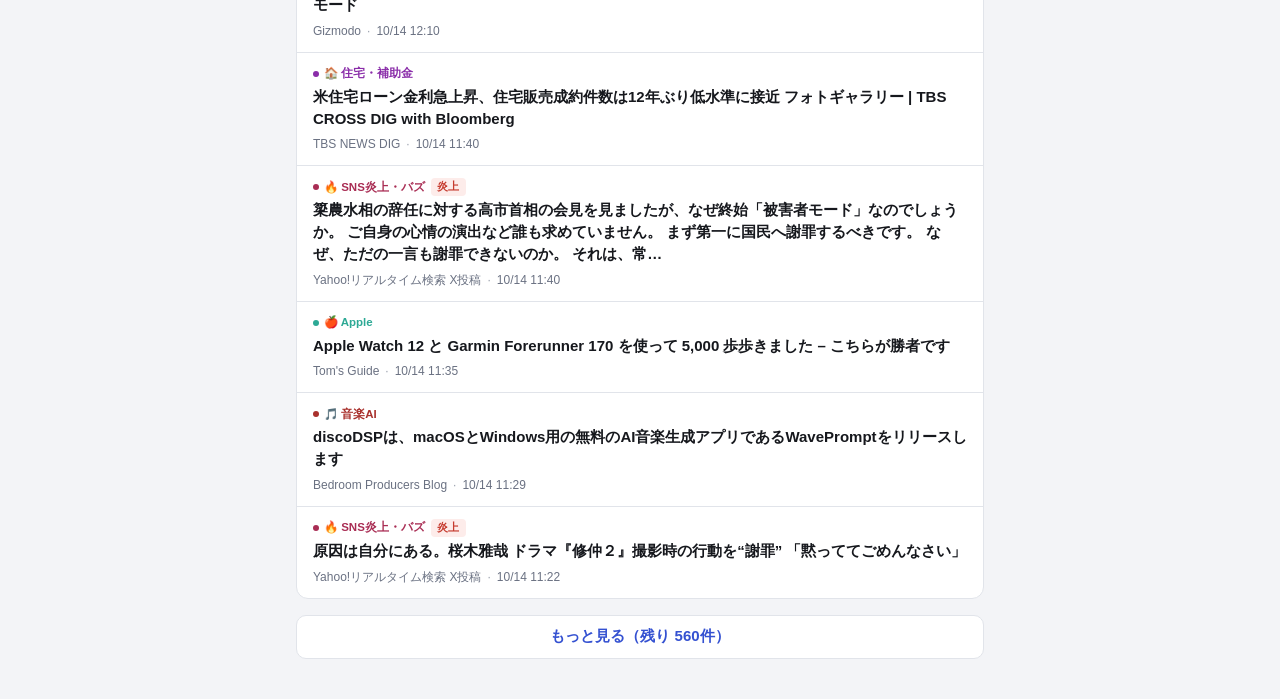
==== commit 906bf196: "新着が無くても最終チェックの時刻を記録し、サイト上部に表示する 新着が無い回は何も保存しないため、サイトの「更新」時刻だけではチェックが 動いているのか分からなかった。 - 収集のたびに docs/d" ====
--- a/docs/index.html
+++ b/docs/index.html
@@ -110,6 +110,6 @@
   </form>
 </dialog>
 
-<script src="assets/news.js?v=5"></script>
+<script src="assets/news.js?v=6"></script>
 </body>
 </html>
